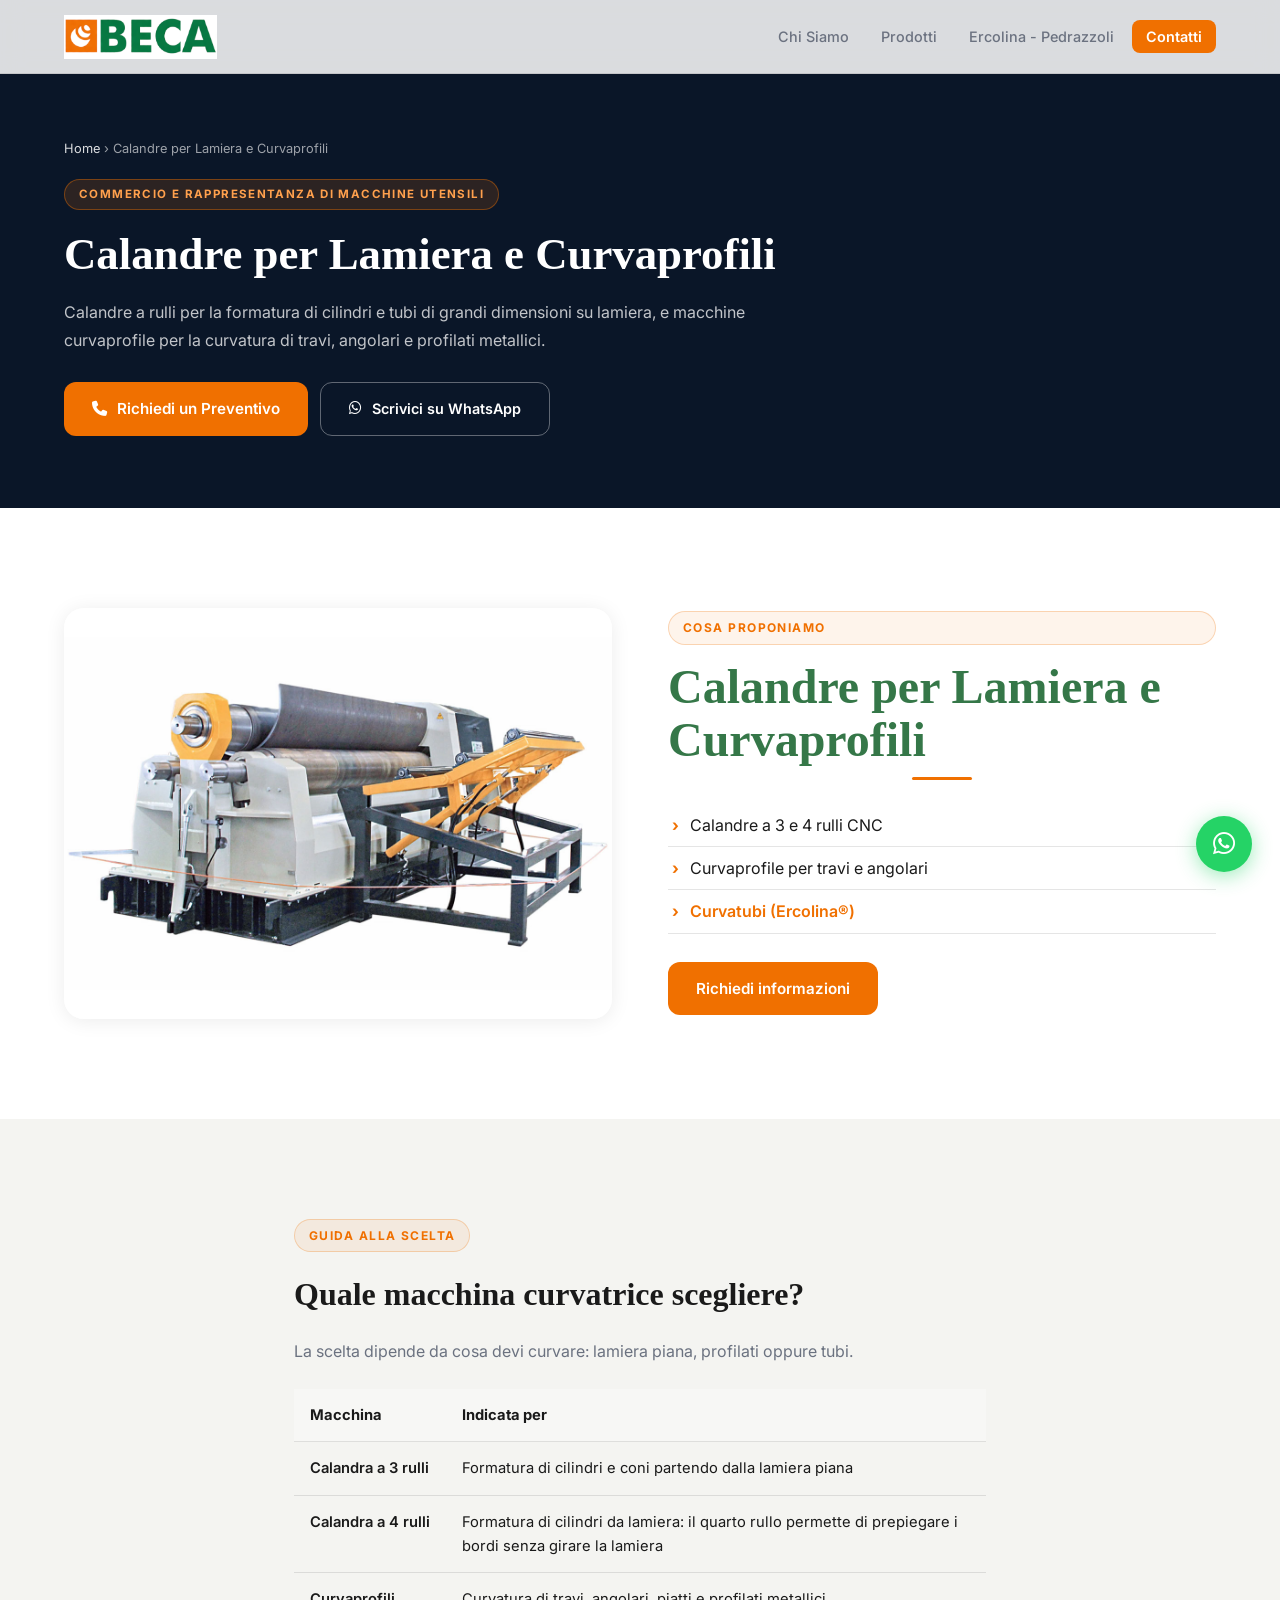
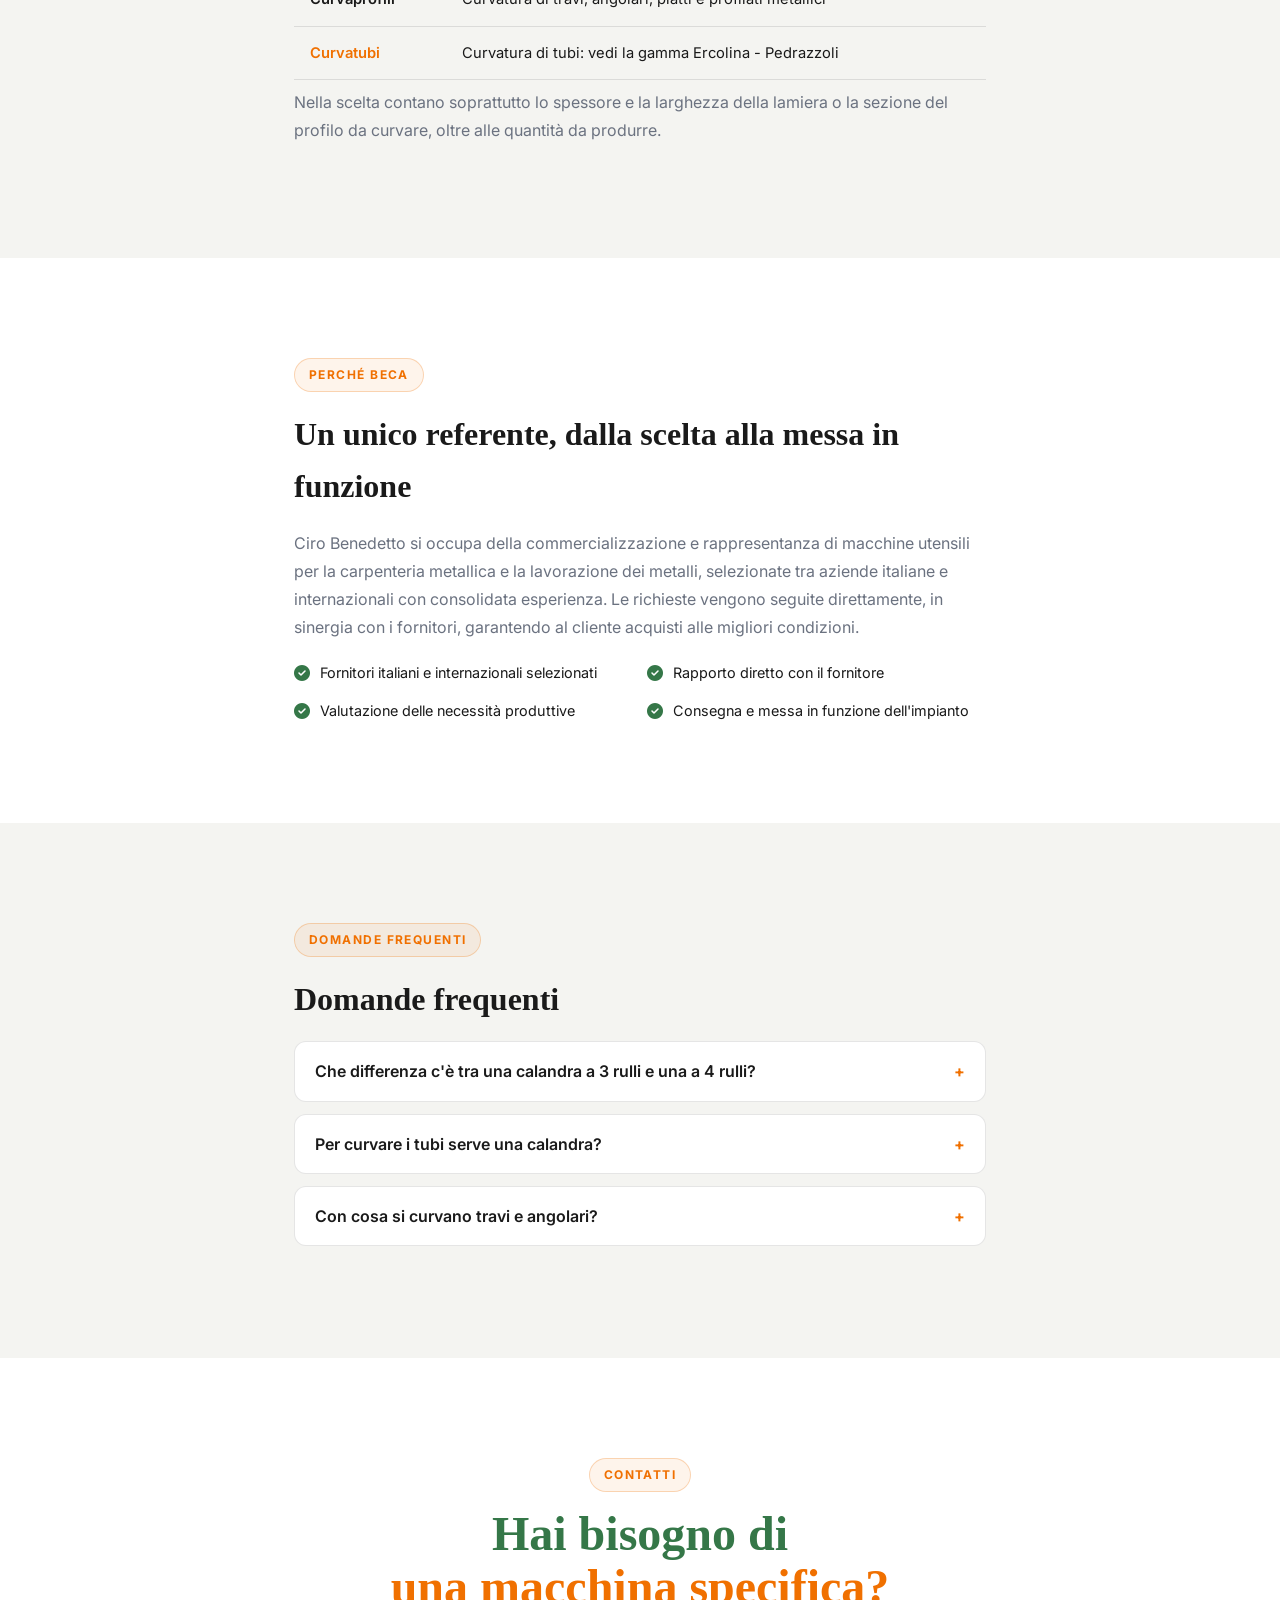
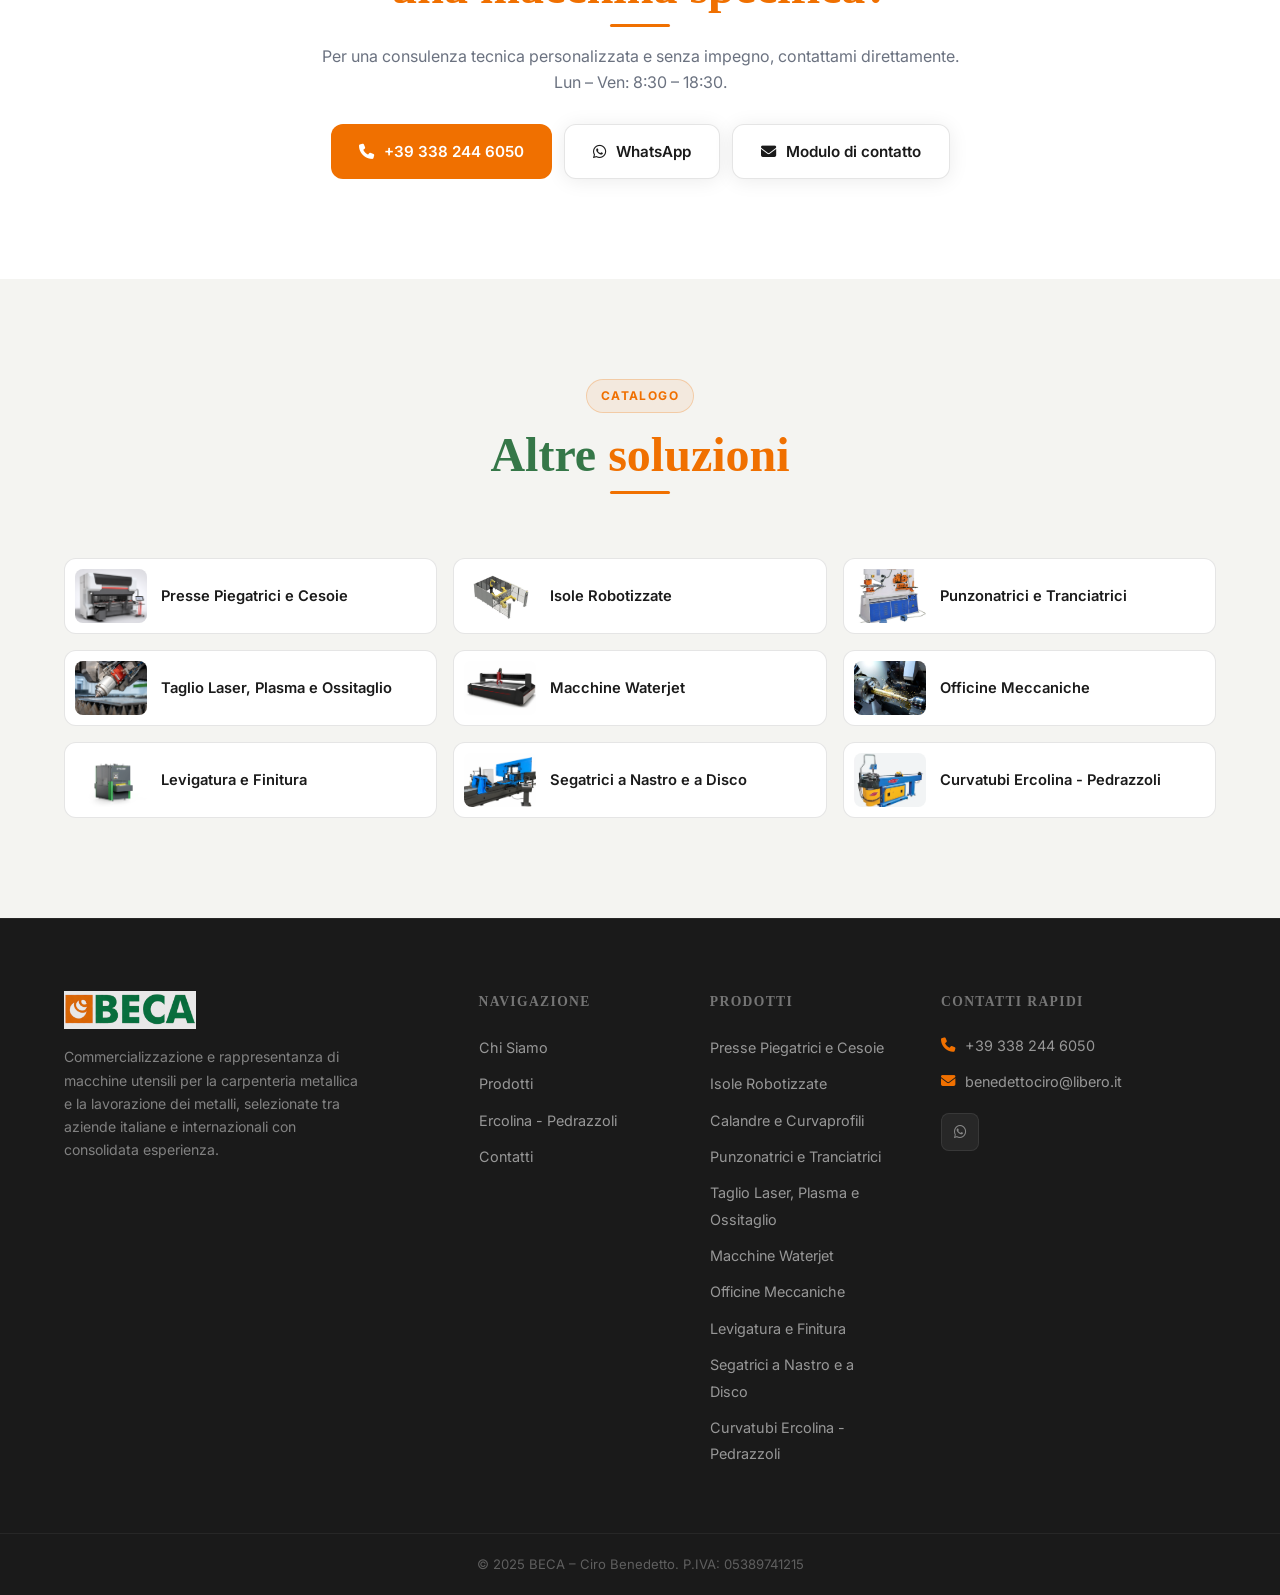
==== calandre-curvaprofili.html @ 416502e1 "Pagine di categoria per la SEO e pagina indice di anteprima Nove nuove pagine (presse, isole robotiz" ====
<!DOCTYPE html>
<html lang="it">
<head>
  <meta charset="UTF-8" />
  <meta name="viewport" content="width=device-width, initial-scale=1.0, minimum-scale=1.0" />
  <meta name="theme-color" content="#ffffff" />
  <title>Calandre per Lamiera a 3 e 4 Rulli e Curvaprofili | BECA – Ciro Benedetto</title>
  <meta name="description" content="Calandre CNC a 3 e 4 rulli per la formatura di cilindri da lamiera e curvaprofili per travi, angolari e profilati metallici. Consulenza diretta e preventivi." />
  <meta name="robots" content="index, follow, max-image-preview:large" />
  <link rel="canonical" href="https://becamacchineutensili.it/calandre-curvaprofili.html" />

  <meta property="og:type" content="website" />
  <meta property="og:locale" content="it_IT" />
  <meta property="og:url" content="https://becamacchineutensili.it/calandre-curvaprofili.html" />
  <meta property="og:site_name" content="BECA – Ciro Benedetto" />
  <meta property="og:title" content="Calandre per Lamiera a 3 e 4 Rulli e Curvaprofili | BECA – Ciro Benedetto" />
  <meta property="og:description" content="Calandre CNC a 3 e 4 rulli per la formatura di cilindri da lamiera e curvaprofili per travi, angolari e profilati metallici. Consulenza diretta e preventivi." />
  <meta property="og:image" content="https://becamacchineutensili.it/img/prodotti/curvatrice.jpg" />

  <link rel="icon" type="image/x-icon" href="img/favicon.ico" />
  <link rel="icon" type="image/png" sizes="32x32" href="img/favicon-32x32.png" />
  <link rel="apple-touch-icon" sizes="180x180" href="img/apple-touch-icon.png" />
  <link rel="preconnect" href="https://fonts.googleapis.com" />
  <link rel="preconnect" href="https://fonts.gstatic.com" crossorigin />
  <link rel="preconnect" href="https://cdnjs.cloudflare.com" crossorigin />
  <link href="https://fonts.googleapis.com/css2?family=Inter:wght@400;500;600;700;800;900&display=swap" rel="stylesheet" />
  <link rel="preload" href="https://cdnjs.cloudflare.com/ajax/libs/font-awesome/6.5.0/css/all.min.css" as="style" onload="this.onload=null;this.rel='stylesheet'" />
  <noscript><link rel="stylesheet" href="https://cdnjs.cloudflare.com/ajax/libs/font-awesome/6.5.0/css/all.min.css" /></noscript>
  <link rel="stylesheet" href="css/style.css" />
  <link rel="stylesheet" href="css/pagine.css" />

  <script type="application/ld+json">
  {
    "@context": "https://schema.org",
    "@type": "BreadcrumbList",
    "itemListElement": [
      {
        "@type": "ListItem",
        "position": 1,
        "name": "Home",
        "item": "https://becamacchineutensili.it/"
      },
      {
        "@type": "ListItem",
        "position": 2,
        "name": "Calandre per Lamiera e Curvaprofili",
        "item": "https://becamacchineutensili.it/calandre-curvaprofili.html"
      }
    ]
  }
  </script>
  <script type="application/ld+json">
  {
    "@context": "https://schema.org",
    "@type": "FAQPage",
    "mainEntity": [
      {
        "@type": "Question",
        "name": "Che differenza c'è tra una calandra a 3 rulli e una a 4 rulli?",
        "acceptedAnswer": {
          "@type": "Answer",
          "text": "Entrambe formano cilindri partendo dalla lamiera piana. Nella calandra a 4 rulli il rullo aggiuntivo permette di prepiegare entrambi i bordi della lamiera senza doverla girare."
        }
      },
      {
        "@type": "Question",
        "name": "Per curvare i tubi serve una calandra?",
        "acceptedAnswer": {
          "@type": "Answer",
          "text": "No, per i tubi si usa un curvatubi. BECA è partner ufficiale Ercolina - Pedrazzoli: trovi la gamma nella pagina Curvatubi Ercolina."
        }
      },
      {
        "@type": "Question",
        "name": "Con cosa si curvano travi e angolari?",
        "acceptedAnswer": {
          "@type": "Answer",
          "text": "Con le macchine curvaprofili, indicate per la curvatura di travi, angolari e profilati metallici."
        }
      }
    ]
  }
  </script>
</head>
<body>

  <!-- ===== HEADER ===== -->
  <header id="header">
    <div class="container header-inner">
      <a href="./" class="logo">
        <img src="img/logo-beca.png" alt="BECA – Ciro Benedetto" class="logo-img" fetchpriority="high" decoding="async" />
      </a>
      <nav id="nav">
        <ul>
          <li><a href="./#chi-siamo">Chi Siamo</a></li>
          <li><a href="./#prodotti">Prodotti</a></li>
          <li><a href="./#ercolina">Ercolina - Pedrazzoli</a></li>
          <li><a href="./#contatti" class="btn-nav">Contatti</a></li>
        </ul>
      </nav>
      <button class="hamburger" id="hamburger" aria-label="Menu">
        <span></span><span></span><span></span>
      </button>
    </div>
  </header>

  <!-- ===== HERO ===== -->
  <section class="page-hero">
    <div class="container">
      <nav class="breadcrumb" aria-label="Percorso"><a href="./">Home</a> › Calandre per Lamiera e Curvaprofili</nav>
      <div class="page-badge">Commercio e Rappresentanza di Macchine Utensili</div>
      <h1 class="page-title">Calandre per Lamiera e Curvaprofili</h1>
      <p>Calandre a rulli per la formatura di cilindri e tubi di grandi dimensioni su lamiera, e macchine curvaprofile per la curvatura di travi, angolari e profilati metallici.</p>
      <div class="page-hero-cta">
        <a href="./#contatti" class="btn btn-primary"><i class="fa-solid fa-phone"></i> Richiedi un Preventivo</a>
        <a href="https://wa.me/393382446050" class="btn-outline-light" target="_blank" rel="noopener"><i class="fa-brands fa-whatsapp"></i> Scrivici su WhatsApp</a>
      </div>
    </div>
  </section>

  <!-- ===== COSA PROPONIAMO ===== -->
  <section class="section">
    <div class="container">
      <div class="page-split">
        <div class="page-split-img">
          <img src="img/prodotti/curvatrice.jpg" alt="Calandra a rulli per lamiera" loading="lazy" decoding="async" />
        </div>
        <div class="page-split-text product-card-body">
          <span class="section-tag">Cosa proponiamo</span>
          <h2 class="section-title">Calandre per Lamiera e Curvaprofili</h2>
          <ul class="page-list">
            <li>Calandre a 3 e 4 rulli CNC</li>
            <li>Curvaprofile per travi e angolari</li>
            <li><a href="curvatubi-ercolina.html">Curvatubi (Ercolina®)</a></li>
          </ul>
          <a href="./#contatti" class="btn btn-primary">Richiedi informazioni</a>
        </div>
      </div>
    </div>
  </section>

  <!-- ===== GUIDA ===== -->
  <section class="section section-dark">
    <div class="container page-text">
      <span class="section-tag">Guida alla scelta</span>
      <h2>Quale macchina curvatrice scegliere?</h2>
      <p>La scelta dipende da cosa devi curvare: lamiera piana, profilati oppure tubi.</p>
      <table class="compare-table">
        <thead>
          <tr><th>Macchina</th><th>Indicata per</th></tr>
        </thead>
        <tbody>
          <tr><td>Calandra a 3 rulli</td><td>Formatura di cilindri e coni partendo dalla lamiera piana</td></tr>
          <tr><td>Calandra a 4 rulli</td><td>Formatura di cilindri da lamiera: il quarto rullo permette di prepiegare i bordi senza girare la lamiera</td></tr>
          <tr><td>Curvaprofili</td><td>Curvatura di travi, angolari, piatti e profilati metallici</td></tr>
          <tr><td><a href="curvatubi-ercolina.html">Curvatubi</a></td><td>Curvatura di tubi: vedi la gamma Ercolina - Pedrazzoli</td></tr>
        </tbody>
      </table>
      <p>Nella scelta contano soprattutto lo spessore e la larghezza della lamiera o la sezione del profilo da curvare, oltre alle quantità da produrre.</p>
    </div>
  </section>

  <!-- ===== PERCHÉ BECA ===== -->
  <section class="section">
    <div class="container page-text">
      <span class="section-tag">Perché BECA</span>
      <h2>Un unico referente, dalla scelta alla messa in funzione</h2>
      <p>Ciro Benedetto si occupa della commercializzazione e rappresentanza di macchine utensili per la carpenteria metallica e la lavorazione dei metalli, selezionate tra aziende italiane e internazionali con consolidata esperienza. Le richieste vengono seguite direttamente, in sinergia con i fornitori, garantendo al cliente acquisti alle migliori condizioni.</p>
      <div class="page-features">
        <div class="about-feature"><i class="fa-solid fa-circle-check"></i><span>Fornitori italiani e internazionali selezionati</span></div>
        <div class="about-feature"><i class="fa-solid fa-circle-check"></i><span>Rapporto diretto con il fornitore</span></div>
        <div class="about-feature"><i class="fa-solid fa-circle-check"></i><span>Valutazione delle necessità produttive</span></div>
        <div class="about-feature"><i class="fa-solid fa-circle-check"></i><span>Consegna e messa in funzione dell'impianto</span></div>
      </div>
    </div>
  </section>

  <!-- ===== FAQ ===== -->
  <section class="section section-dark">
    <div class="container page-text">
      <span class="section-tag">Domande frequenti</span>
      <h2>Domande frequenti</h2>
      <div class="faq-list">
        <details>
          <summary>Che differenza c'è tra una calandra a 3 rulli e una a 4 rulli?</summary>
          <p>Entrambe formano cilindri partendo dalla lamiera piana. Nella calandra a 4 rulli il rullo aggiuntivo permette di prepiegare entrambi i bordi della lamiera senza doverla girare.</p>
        </details>
        <details>
          <summary>Per curvare i tubi serve una calandra?</summary>
          <p>No, per i tubi si usa un curvatubi. BECA è partner ufficiale Ercolina - Pedrazzoli: trovi la gamma nella pagina <a href="curvatubi-ercolina.html">Curvatubi Ercolina</a>.</p>
        </details>
        <details>
          <summary>Con cosa si curvano travi e angolari?</summary>
          <p>Con le macchine curvaprofili, indicate per la curvatura di travi, angolari e profilati metallici.</p>
        </details>
      </div>
    </div>
  </section>

  <!-- ===== CTA ===== -->
  <section class="section page-cta-band">
    <div class="container">
      <span class="section-tag">Contatti</span>
      <h2 class="section-title">Hai bisogno di<br /><span class="text-accent">una macchina specifica?</span></h2>
      <p>Per una consulenza tecnica personalizzata e senza impegno, contattami direttamente. Lun – Ven: 8:30 – 18:30.</p>
      <div class="page-hero-cta">
        <a href="tel:+393382446050" class="btn btn-primary"><i class="fa-solid fa-phone"></i> +39 338 244 6050</a>
        <a href="https://wa.me/393382446050" class="btn btn-secondary" target="_blank" rel="noopener"><i class="fa-brands fa-whatsapp"></i> WhatsApp</a>
        <a href="./#contatti" class="btn btn-secondary"><i class="fa-solid fa-envelope"></i> Modulo di contatto</a>
      </div>
    </div>
  </section>

  <!-- ===== ALTRE CATEGORIE ===== -->
  <section class="section section-dark">
    <div class="container">
      <div class="section-header">
        <span class="section-tag">Catalogo</span>
        <h2 class="section-title">Altre <span class="text-accent">soluzioni</span></h2>
      </div>
      <div class="related-grid">
        <a href="presse-piegatrici-cesoie.html" class="related-card"><img src="img/prodotti/pressa.jpg" alt="Presse Piegatrici e Cesoie" loading="lazy" decoding="async" /><span>Presse Piegatrici e Cesoie</span></a>
        <a href="isole-robotizzate.html" class="related-card"><img src="img/prodotti/isole-robotizzate.jpg" alt="Isole Robotizzate" loading="lazy" decoding="async" /><span>Isole Robotizzate</span></a>
        <a href="punzonatrici-tranciatrici.html" class="related-card"><img src="img/prodotti/punzonatrice.jpg" alt="Punzonatrici e Tranciatrici" loading="lazy" decoding="async" /><span>Punzonatrici e Tranciatrici</span></a>
        <a href="taglio-laser-plasma.html" class="related-card"><img src="img/prodotti/taglio-termico.jpg" alt="Taglio Laser, Plasma e Ossitaglio" loading="lazy" decoding="async" /><span>Taglio Laser, Plasma e Ossitaglio</span></a>
        <a href="waterjet.html" class="related-card"><img src="img/prodotti/waterjet.jpg" alt="Macchine Waterjet" loading="lazy" decoding="async" /><span>Macchine Waterjet</span></a>
        <a href="macchine-officina-meccanica.html" class="related-card"><img src="img/prodotti/officina.jpg" alt="Officine Meccaniche" loading="lazy" decoding="async" /><span>Officine Meccaniche</span></a>
        <a href="levigatrici-sbavatrici.html" class="related-card"><img src="img/prodotti/levigatura.jpg" alt="Levigatura e Finitura" loading="lazy" decoding="async" /><span>Levigatura e Finitura</span></a>
        <a href="segatrici.html" class="related-card"><img src="img/prodotti/segatrice.jpg" alt="Segatrici a Nastro e a Disco" loading="lazy" decoding="async" /><span>Segatrici a Nastro e a Disco</span></a>
        <a href="curvatubi-ercolina.html" class="related-card"><img src="img/ercolina/curvatubi-conanima.jpg" alt="Curvatubi Ercolina - Pedrazzoli" loading="lazy" decoding="async" /><span>Curvatubi Ercolina - Pedrazzoli</span></a>
      </div>
    </div>
  </section>

  <!-- ===== FOOTER ===== -->
  <footer id="footer">
    <div class="container footer-inner">
      <div class="footer-brand">
        <a href="./" class="logo logo-footer">
          <img src="img/logo-beca.png" alt="BECA – Ciro Benedetto" class="logo-img logo-img-footer" loading="lazy" decoding="async" />
        </a>
        <p>Commercializzazione e rappresentanza di macchine utensili per la carpenteria metallica e la lavorazione dei metalli, selezionate tra aziende italiane e internazionali con consolidata esperienza.</p>
      </div>
      <div class="footer-links">
        <h4>Navigazione</h4>
        <ul>
          <li><a href="./#chi-siamo">Chi Siamo</a></li>
          <li><a href="./#prodotti">Prodotti</a></li>
          <li><a href="./#ercolina">Ercolina - Pedrazzoli</a></li>
          <li><a href="./#contatti">Contatti</a></li>
        </ul>
      </div>
      <div class="footer-links">
        <h4>Prodotti</h4>
        <ul>
          <li><a href="presse-piegatrici-cesoie.html">Presse Piegatrici e Cesoie</a></li>
          <li><a href="isole-robotizzate.html">Isole Robotizzate</a></li>
          <li><a href="calandre-curvaprofili.html">Calandre e Curvaprofili</a></li>
          <li><a href="punzonatrici-tranciatrici.html">Punzonatrici e Tranciatrici</a></li>
          <li><a href="taglio-laser-plasma.html">Taglio Laser, Plasma e Ossitaglio</a></li>
          <li><a href="waterjet.html">Macchine Waterjet</a></li>
          <li><a href="macchine-officina-meccanica.html">Officine Meccaniche</a></li>
          <li><a href="levigatrici-sbavatrici.html">Levigatura e Finitura</a></li>
          <li><a href="segatrici.html">Segatrici a Nastro e a Disco</a></li>
          <li><a href="curvatubi-ercolina.html">Curvatubi Ercolina - Pedrazzoli</a></li>
        </ul>
      </div>
      <div class="footer-contact">
        <h4>Contatti Rapidi</h4>
        <p><i class="fa-solid fa-phone"></i> <a href="tel:+393382446050">+39 338 244 6050</a></p>
        <p><i class="fa-solid fa-envelope"></i> <a href="mailto:benedettociro@libero.it">benedettociro@libero.it</a></p>
        <div class="footer-social">
          <a href="https://wa.me/393382446050" target="_blank" rel="noopener" aria-label="WhatsApp"><i class="fa-brands fa-whatsapp"></i></a>
        </div>
      </div>
    </div>
    <div class="footer-bottom">
      <div class="container">
        <p>&copy; 2025 BECA – Ciro Benedetto. P.IVA: 05389741215</p>
      </div>
    </div>
  </footer>

  <!-- WhatsApp floating button -->
  <a href="https://wa.me/393382446050" class="whatsapp-float" target="_blank" rel="noopener" aria-label="Contattaci su WhatsApp">
    <i class="fa-brands fa-whatsapp"></i>
  </a>

  <script src="js/main.js?v=20260615"></script>
</body>
</html>
---- css/style.css ----
/* ============================================
   RESET & BASE
   ============================================ */
*, *::before, *::after {
  box-sizing: border-box;
  margin: 0;
  padding: 0;
}

:root {
  --color-bg: #ffffff;
  --color-bg-alt: #f7f7f5;
  --color-bg-card: #ffffff;
  --color-bg-card2: #f2f2ef;
  --color-bg-dark: #f4f4f1;
  --color-orange: #F07000;
  --color-orange-hover: #d46200;
  --color-orange-light: rgba(240, 112, 0, 0.08);
  --color-orange-border: rgba(240, 112, 0, 0.25);
  --color-green: #357748;
  --color-green-hover: #2a5e39;
  --color-green-light: rgba(53, 119, 72, 0.08);
  --color-green-border: rgba(53, 119, 72, 0.25);
  --color-accent: #F07000;
  --color-accent-hover: #d46200;
  --color-accent-light: rgba(207, 100, 0, 0.08);
  --color-border-accent: rgba(207, 100, 0, 0.25);
  --color-text: #1a1a1a;
  --color-text-muted: #6b7280;
  --color-border: rgba(0,0,0,0.1);
  --radius: 12px;
  --radius-lg: 20px;
  --shadow: 0 2px 20px rgba(0,0,0,0.08);
  --shadow-md: 0 4px 32px rgba(0,0,0,0.12);
  --shadow-accent: 0 4px 24px rgba(207, 100, 0, 0.2);
  --shadow-green: 0 4px 24px rgba(50, 175, 33, 0.2);
  --transition: 0.3s ease;
  --font-main: 'Inter', sans-serif;
  --font-title: 'Times New Roman', Times, serif;
  --header-h: 74px;
}

html {
  scroll-behavior: smooth;
  font-size: 16px;
  overflow-x: clip;
  max-width: 100%;
  touch-action: pan-y;
  scrollbar-width: none; /* Firefox */
  -ms-overflow-style: none; /* IE/Edge */
}

html::-webkit-scrollbar-horizontal,
body::-webkit-scrollbar-horizontal {
  display: none; /* Chrome/Safari – nascondi solo la barra orizzontale */
}

body {
  font-family: var(--font-main);
  background-color: var(--color-bg);
  color: var(--color-text);
  line-height: 1.65;
  overflow-x: hidden;
  max-width: 100%;
  width: 100%;
  touch-action: pan-y;
}

a {
  color: inherit;
  text-decoration: none;
  transition: color var(--transition);
}

ul { list-style: none; }

img { max-width: 100%; display: block; }

.container {
  max-width: 1400px;
  margin: 0 auto;
  padding: 0 clamp(20px, 5vw, 80px);
  width: 100%;
}

.section {
  padding: 100px 0;
  overflow-x: clip;
}

.section-dark {
  background-color: var(--color-bg-dark);
}

.section-header {
  text-align: center;
  margin-bottom: 64px;
}

.section-tag {
  display: inline-block;
  background: var(--color-orange-light);
  color: var(--color-orange);
  font-size: 0.75rem;
  font-weight: 700;
  letter-spacing: 0.12em;
  text-transform: uppercase;
  padding: 6px 14px;
  border-radius: 100px;
  border: 1px solid var(--color-orange-border);
  margin-bottom: 16px;
}

.section-title {
  font-family: var(--font-title);
  font-size: clamp(2rem, 4vw, 3rem);
  font-weight: 800;
  line-height: 1.1;
  color: var(--color-text);
  margin-bottom: 16px;
}

.section-subtitle {
  font-size: 1.05rem;
  color: var(--color-text-muted);
  max-width: 640px;
  margin: 0 auto;
}

.text-accent { color: var(--color-orange); }
.text-green  { color: var(--color-green); }

/* ============================================
   BUTTONS
   ============================================ */
.btn {
  display: inline-flex;
  align-items: center;
  gap: 10px;
  padding: 14px 28px;
  border-radius: var(--radius);
  font-family: var(--font-main);
  font-size: 0.95rem;
  font-weight: 600;
  border: none;
  cursor: pointer;
  transition: all var(--transition);
  white-space: nowrap;
}

.btn-primary {
  background: var(--color-orange);
  color: #fff;
}

.btn-primary:hover {
  background: var(--color-orange-hover);
  transform: translateY(-2px);
  box-shadow: var(--shadow-accent);
  color: #fff;
}

.btn-secondary {
  background: #fff;
  color: var(--color-text);
  border: 1.5px solid var(--color-border);
  box-shadow: var(--shadow);
}

.btn-secondary:hover {
  border-color: var(--color-orange);
  color: var(--color-orange);
  transform: translateY(-2px);
  box-shadow: var(--shadow-accent);
}

.btn-accent {
  background: transparent;
  color: var(--color-green);
  border: 2px solid var(--color-green);
}

.btn-accent:hover {
  background: var(--color-green);
  color: #fff;
  transform: translateY(-2px);
  box-shadow: var(--shadow-green);
}

.btn-green {
  background: var(--color-green);
  color: #fff;
  border: 2px solid var(--color-green);
}

.btn-green:hover {
  background: var(--color-green-hover);
  border-color: var(--color-green-hover);
  color: #fff;
  transform: translateY(-2px);
  box-shadow: var(--shadow-green);
}

.btn-full { width: 100%; justify-content: center; }

/* ============================================
   HEADER
   ============================================ */
#header {
  position: fixed;
  top: 0; left: 0; right: 0;
  height: var(--header-h);
  z-index: 1000;
  transition: all var(--transition);
  background: rgba(255,255,255,0.85);
  backdrop-filter: blur(12px);
  -webkit-backdrop-filter: blur(12px);
  border-bottom: 1px solid var(--color-border);
}

#header.scrolled {
  background: rgba(255,255,255,0.98);
  box-shadow: var(--shadow);
}

.header-inner {
  display: flex;
  align-items: center;
  justify-content: space-between;
  height: 100%;
}

.logo {
  display: flex;
  align-items: center;
  gap: 10px;
  font-size: 1.2rem;
  font-weight: 600;
  color: var(--color-text);
}

.logo strong { color: var(--color-orange); }

.logo-img {
  height: 44px;
  width: auto;
  display: block;
  transition: opacity var(--transition);
}

.logo-img-footer {
  height: 38px;
  opacity: 0.9;
}

.logo-icon {
  width: 38px;
  height: 38px;
  background: var(--color-orange);
  border-radius: 8px;
  display: flex;
  align-items: center;
  justify-content: center;
  color: #fff;
  font-size: 1rem;
}

#nav ul {
  display: flex;
  align-items: center;
  gap: 4px;
}

#nav ul li a {
  padding: 8px 14px;
  border-radius: 8px;
  font-size: 0.9rem;
  font-weight: 500;
  color: var(--color-text-muted);
  transition: all var(--transition);
}

#nav ul li a:hover {
  color: var(--color-orange);
  background: var(--color-orange-light);
}

.btn-nav {
  background: var(--color-orange) !important;
  color: #fff !important;
  font-weight: 600 !important;
}

.btn-nav:hover {
  background: var(--color-orange-hover) !important;
  color: #fff !important;
}

.hamburger {
  display: none;
  flex-direction: column;
  gap: 5px;
  background: none;
  border: none;
  cursor: pointer;
  padding: 4px;
}

.hamburger span {
  display: block;
  width: 24px;
  height: 2px;
  background: var(--color-text);
  border-radius: 2px;
  transition: all var(--transition);
}

/* ============================================
   HERO
   ============================================ */
#hero {
  display: flex;
  align-items: center;
  position: relative;
  overflow: clip;
  padding-top: calc(var(--header-h) + 20px);
  padding-bottom: 80px;
  background: #fff;
}

.hero-bg {
  position: absolute;
  inset: 0;
  overflow: clip;
}

.hero-grid {
  position: absolute;
  inset: 0;
  background-image:
    linear-gradient(rgba(207,100,0,0.06) 1px, transparent 1px),
    linear-gradient(90deg, rgba(207,100,0,0.06) 1px, transparent 1px);
  background-size: 60px 60px;
}

.hero-glow {
  position: absolute;
  border-radius: 50%;
  filter: blur(90px);
  opacity: 0.25;
  animation: float 8s ease-in-out infinite;
}

.hero-glow-1 {
  width: 600px;
  height: 600px;
  background: radial-gradient(circle, rgba(207,100,0,0.5), transparent 70%);
  top: -200px;
  right: -100px;
}

.hero-glow-2 {
  width: 400px;
  height: 400px;
  background: radial-gradient(circle, rgba(50,175,33,0.4), transparent 70%);
  bottom: -100px;
  left: 10%;
  animation-delay: -4s;
}

@keyframes float {
  0%, 100% { transform: translateY(0) scale(1); }
  50% { transform: translateY(-30px) scale(1.05); }
}

.hero-content {
  position: relative;
  z-index: 1;
  padding-top: 60px;
  padding-bottom: 40px;
  text-align: center;
  display: flex;
  flex-direction: column;
  align-items: center;
}

.hero-badge {
  display: inline-flex;
  align-items: center;
  gap: 8px;
  background: var(--color-orange-light);
  border: 1px solid var(--color-orange-border);
  color: var(--color-orange);
  font-size: 0.8rem;
  font-weight: 600;
  letter-spacing: 0.05em;
  padding: 8px 16px;
  border-radius: 100px;
  margin-bottom: 28px;
}

.hero-title {
  font-family: var(--font-title);
  font-size: clamp(3rem, 7vw, 5.5rem);
  font-weight: 900;
  line-height: 1.0;
  color: var(--color-green);
  margin-bottom: 12px;
  letter-spacing: -0.01em;
}

.hero-tagline {
  font-family: var(--font-title);
  font-size: clamp(1.2rem, 3vw, 1.8rem);
  font-weight: 600;
  color: var(--color-orange);
  margin-bottom: 24px;
  letter-spacing: 0.02em;
}

.hero-subtitle {
  font-size: 1.1rem;
  color: var(--color-text-muted);
  max-width: 800px;
  margin-bottom: 40px;
  line-height: 1.75;
  text-align: center;
}

.hero-cta {
  display: flex;
  gap: 16px;
  flex-wrap: wrap;
  justify-content: center;
  margin-bottom: 0;
}

.hero-stats {
  display: flex;
  align-items: center;
  gap: 24px;
  flex-wrap: wrap;
}

.stat {
  text-align: center;
}

.stat-number {
  display: block;
  font-family: var(--font-title);
  font-size: 2.4rem;
  font-weight: 800;
  color: var(--color-orange);
  line-height: 1;
}

.stat-label {
  font-size: 0.8rem;
  color: var(--color-text-muted);
  margin-top: 4px;
}

.stat-divider {
  width: 1px;
  height: 44px;
  background: var(--color-border);
}

.scroll-down {
  position: absolute;
  bottom: 32px;
  left: 50%;
  transform: translateX(-50%);
  width: 40px;
  height: 40px;
  border-radius: 50%;
  border: 1.5px solid var(--color-border);
  display: flex;
  align-items: center;
  justify-content: center;
  color: var(--color-text-muted);
  animation: bounce 2s ease infinite;
  transition: all var(--transition);
  z-index: 1;
  background: #fff;
}

.scroll-down:hover {
  border-color: var(--color-orange);
  color: var(--color-orange);
}

@keyframes bounce {
  0%, 100% { transform: translateX(-50%) translateY(0); }
  50% { transform: translateX(-50%) translateY(8px); }
}

/* ============================================
   BRANDS CAROUSEL
   ============================================ */
.section-brands {
  padding: 40px 0;
  background: var(--color-bg-dark);
  border-top: 1px solid var(--color-border);
  border-bottom: 1px solid var(--color-border);
  overflow: clip;
}

.brands-label {
  text-align: center;
  font-size: 0.75rem;
  font-weight: 700;
  letter-spacing: 0.15em;
  text-transform: uppercase;
  color: var(--color-text-muted);
  margin-bottom: 24px;
}

.brands-track-wrapper {
  position: relative;
  overflow: hidden;
  -webkit-transform: translateZ(0);
  transform: translateZ(0);
  will-change: transform;
}

.brands-track-wrapper::before,
.brands-track-wrapper::after {
  content: '';
  position: absolute;
  top: 0; bottom: 0;
  width: 120px;
  z-index: 2;
}

.brands-track-wrapper::before {
  left: 0;
  background: linear-gradient(to right, var(--color-bg-dark), transparent);
}

.brands-track-wrapper::after {
  right: 0;
  background: linear-gradient(to left, var(--color-bg-dark), transparent);
}

.brands-track {
  display: flex;
  align-items: center;
  animation: scroll-brands 30s linear infinite;
  width: max-content;
}

.brands-track:hover {
  animation-play-state: paused;
}

@keyframes scroll-brands {
  from { transform: translateX(0); }
  to { transform: translateX(-50%); }
}

.brand-item {
  display: flex;
  align-items: center;
  justify-content: center;
  padding: 0 48px;
  height: 100px;
  border-right: 1px solid var(--color-border);
  min-width: 200px;
  transition: all var(--transition);
}

.brand-logo {
  height: 70px;
  width: auto;
  max-width: 220px;
  opacity: 1;
  filter: none;
  transition: opacity var(--transition);
  display: block;
}

.brand-item:hover .brand-logo {
  opacity: 0.8;
}

.brand-text {
  font-family: var(--font-title);
  font-size: 1.2rem;
  font-weight: 700;
  color: var(--color-text-muted);
  letter-spacing: 0.05em;
  text-transform: uppercase;
  transition: color var(--transition);
  white-space: nowrap;
}

.brand-item:hover .brand-text {
  color: var(--color-orange) !important;
}

/* ============================================
   CHI SIAMO / ABOUT
   ============================================ */
.about-grid {
  display: grid;
  grid-template-columns: 1fr 1fr;
  gap: 80px;
  align-items: center;
}

.about-visual {
  position: relative;
}

.about-img-wrapper {
  position: relative;
  border-radius: var(--radius-lg);
  overflow: hidden;
  border: 1px solid var(--color-border);
  box-shadow: var(--shadow-md);
}

.about-photo {
  width: 100%;
  height: 100%;
  object-fit: cover;
  object-position: center 20%;
  aspect-ratio: 4/5;
  display: block;
  border-radius: var(--radius-lg);
  transition: transform 0.5s ease;
}

.about-img-wrapper:hover .about-photo {
  transform: scale(1.03);
}

.about-shape-1 {
  position: absolute;
  width: 200px;
  height: 200px;
  background: radial-gradient(circle, rgba(207,100,0,0.12), transparent 70%);
  top: -40px;
  right: -40px;
  border-radius: 50%;
  pointer-events: none;
}

.about-shape-2 {
  position: absolute;
  width: 150px;
  height: 150px;
  background: radial-gradient(circle, rgba(50,175,33,0.12), transparent 70%);
  bottom: -30px;
  left: -30px;
  border-radius: 50%;
  pointer-events: none;
}

.about-card-float {
  position: absolute;
  bottom: -24px;
  right: -24px;
  background: #fff;
  border: 1px solid var(--color-orange-border);
  border-radius: var(--radius);
  padding: 16px 20px;
  display: flex;
  align-items: center;
  gap: 14px;
  box-shadow: var(--shadow-md);
  z-index: 2;
}

.about-card-float i {
  font-size: 1.6rem;
  color: var(--color-orange);
  flex-shrink: 0;
}

.about-card-float strong {
  display: block;
  font-size: 0.9rem;
  color: var(--color-text);
}

.about-card-float p {
  font-size: 0.8rem;
  color: var(--color-text-muted);
  margin: 0;
}

.about-text .section-tag { margin-bottom: 16px; }

.about-text .section-title {
  margin-bottom: 20px;
}

.about-text p {
  color: var(--color-text-muted);
  margin-bottom: 16px;
}

.about-features {
  display: grid;
  grid-template-columns: 1fr 1fr;
  gap: 12px;
  margin: 28px 0 36px;
}

.about-feature {
  display: flex;
  align-items: center;
  gap: 10px;
  font-size: 0.9rem;
  color: var(--color-text);
}

.about-feature i {
  color: var(--color-green);
  font-size: 1rem;
  flex-shrink: 0;
}

/* ============================================
   PRODUCTS
   ============================================ */
.products-grid {
  display: grid;
  grid-template-columns: repeat(3, 1fr);
  gap: 24px;
}

.product-card {
  background: var(--color-bg-card);
  border: 1.5px solid var(--color-border);
  border-radius: var(--radius-lg);
  padding: 0;
  transition: all var(--transition);
  position: relative;
  overflow: hidden;
  box-shadow: var(--shadow);
  display: flex;
  flex-direction: column;
}

.product-img-wrap {
  width: 100%;
  aspect-ratio: 16 / 9;
  overflow: hidden;
  flex-shrink: 0;
}

.product-img-wrap img {
  width: 100%;
  height: 100%;
  object-fit: cover;
  display: block;
  transition: transform 0.5s ease;
}

.product-img-wrap--contain img {
  object-fit: contain;
  background: var(--color-bg-card);
}

.product-card:hover .product-img-wrap img {
  transform: scale(1.06);
}

.product-card-body {
  padding: 24px 22px 20px;
  display: flex;
  flex-direction: column;
  flex: 1;
}

.product-card::before {
  content: '';
  position: absolute;
  top: 0; left: 0; right: 0;
  height: 3px;
  background: linear-gradient(90deg, var(--color-orange), var(--color-green));
  transform: scaleX(0);
  transition: transform var(--transition);
  transform-origin: left;
}

.product-card:hover {
  border-color: var(--color-orange-border);
  transform: translateY(-6px);
  box-shadow: var(--shadow-accent);
}

.product-card:hover::before {
  transform: scaleX(1);
}

.product-icon {
  width: 52px;
  height: 52px;
  background: var(--color-orange-light);
  border-radius: 12px;
  display: flex;
  align-items: center;
  justify-content: center;
  margin-bottom: 18px;
  font-size: 1.3rem;
  color: var(--color-orange);
  border: 1px solid var(--color-orange-border);
}

.product-card h3 {
  font-family: var(--font-title);
  font-size: 1.15rem;
  font-weight: 700;
  margin-bottom: 10px;
  color: var(--color-text);
}

.product-card p {
  font-size: 0.85rem;
  color: var(--color-text-muted);
  line-height: 1.6;
  margin-bottom: 14px;
}

.product-card ul {
  margin-bottom: 20px;
}

.product-card ul li {
  font-size: 0.82rem;
  color: var(--color-text-muted);
  padding: 3px 0;
  padding-left: 14px;
  position: relative;
}

.product-card ul li::before {
  content: '›';
  position: absolute;
  left: 0;
  color: var(--color-orange);
  font-weight: 700;
}

.product-link {
  display: inline-flex;
  align-items: center;
  gap: 6px;
  font-size: 0.85rem;
  font-weight: 600;
  color: var(--color-orange);
  margin-top: auto;
  transition: gap var(--transition);
}

.product-link:hover { gap: 10px; color: var(--color-orange); }

/* ============================================
   ERCOLINA SECTION
   ============================================ */
/* ── Ercolina - Pedrazzoli mini-site ── */
.section-ercolina-mini {
  background: #0A1628;
  color: #fff;
  overflow: clip;
}

.ercolina-topbar {
  background: #C8102E;
  padding: 10px 0;
}
.ercolina-topbar-inner {
  display: flex;
  justify-content: space-between;
  align-items: center;
  gap: 16px;
}
.ercolina-topbar-brand {
  font-size: 0.85rem;
  font-weight: 700;
  letter-spacing: 0.08em;
  color: #fff;
  text-transform: uppercase;
}
.ercolina-topbar-brand sup { font-size: 0.6em; }
.ercolina-topbar-tag {
  font-size: 0.78rem;
  color: rgba(255,255,255,0.85);
  letter-spacing: 0.05em;
}

.ercolina-mini-grid {
  display: grid;
  grid-template-columns: minmax(0, 1fr) minmax(0, 1fr);
  gap: 72px;
  align-items: center;
  padding: 80px 0;
}

.ercolina-mini-text,
.ercolina-carousel-col {
  min-width: 0;
  overflow: hidden;
}

/* LEFT */
.ercolina-mini-badge {
  display: inline-flex;
  align-items: center;
  gap: 8px;
  background: rgba(200,16,46,0.15);
  border: 1px solid rgba(200,16,46,0.4);
  color: #ff6680;
  font-size: 0.72rem;
  font-weight: 700;
  letter-spacing: 0.12em;
  text-transform: uppercase;
  padding: 5px 14px;
  border-radius: 100px;
  margin-bottom: 20px;
}

.ercolina-mini-title {
  font-family: var(--font-title);
  font-size: clamp(1.8rem, 3.5vw, 2.8rem);
  font-weight: 800;
  line-height: 1.1;
  color: #fff;
  margin-bottom: 20px;
}

.ercolina-mini-text p {
  color: rgba(255,255,255,0.7);
  margin-bottom: 14px;
  line-height: 1.7;
  font-size: 0.95rem;
}

.ercolina-mini-features {
  display: flex;
  flex-direction: column;
  gap: 12px;
  margin: 28px 0 36px;
}

.ercolina-mini-feature {
  display: flex;
  align-items: flex-start;
  gap: 16px;
  padding: 14px 16px;
  background: rgba(255,255,255,0.05);
  border-radius: var(--radius);
  border: 1px solid rgba(255,255,255,0.08);
}
.ercolina-mini-feature > i {
  font-size: 1.2rem;
  color: #C8102E;
  margin-top: 2px;
  flex-shrink: 0;
}
.ercolina-mini-feature strong {
  display: block;
  font-size: 0.92rem;
  color: #fff;
  margin-bottom: 2px;
}
.ercolina-mini-feature p {
  font-size: 0.8rem;
  color: rgba(255,255,255,0.55);
  margin: 0;
}

.btn-ercolina-cta {
  display: inline-flex;
  align-items: center;
  gap: 10px;
  background: #C8102E;
  color: #fff;
  font-size: 0.9rem;
  font-weight: 600;
  padding: 14px 28px;
  border-radius: var(--radius);
  text-decoration: none;
  transition: background 0.2s, transform 0.2s;
  border: none;
  cursor: pointer;
}
.btn-ercolina-cta:hover {
  background: #a80d25;
  transform: translateY(-2px);
}

/* RIGHT: CAROUSEL */
.ercolina-carousel-col { position: relative; }

.ercolina-carousel-heading {
  font-family: var(--font-title);
  font-size: 1rem;
  font-weight: 700;
  color: rgba(255,255,255,0.5);
  text-transform: uppercase;
  letter-spacing: 0.12em;
  margin-bottom: 16px;
}

.ercolina-carousel-wrap {
  position: relative;
  overflow: hidden;
  border-radius: var(--radius-lg);
  width: 100%;
}

.ercolina-slides {
  display: flex;
  transition: transform 0.4s cubic-bezier(0.4,0,0.2,1);
  will-change: transform;
}

.ercolina-slide {
  min-width: 100%;
  background: #fff;
  border-radius: var(--radius-lg);
  overflow: hidden;
  display: flex;
  flex-direction: column;
}

.ercolina-slide-img {
  width: 100%;
  aspect-ratio: 4/3;
  background: #e8e8e8;
  overflow: hidden;
  display: flex;
  align-items: center;
  justify-content: center;
}
.ercolina-slide-img img {
  width: 100%;
  height: 100%;
  object-fit: cover;
  display: block;
}
.ercolina-slide-img.img-placeholder::after {
  content: 'Immagine in arrivo';
  font-size: 0.85rem;
  color: #999;
}
.ercolina-slide-img.img-placeholder img { display: none; }

.ercolina-slide-body {
  padding: 24px 28px 28px;
  display: flex;
  flex-direction: column;
  gap: 8px;
}

.ercolina-slide-tag {
  display: inline-block;
  background: rgba(200,16,46,0.1);
  color: #C8102E;
  font-size: 0.7rem;
  font-weight: 700;
  letter-spacing: 0.1em;
  text-transform: uppercase;
  padding: 3px 10px;
  border-radius: 100px;
  border: 1px solid rgba(200,16,46,0.25);
  align-self: flex-start;
}

.ercolina-slide-body h4 {
  font-family: var(--font-title);
  font-size: 1.3rem;
  font-weight: 700;
  color: #0A1628;
  margin: 0;
}

.ercolina-slide-body p {
  font-size: 0.88rem;
  color: #555;
  line-height: 1.6;
  margin: 0;
}

.ercolina-slide-link {
  display: inline-flex;
  align-items: center;
  gap: 8px;
  color: #C8102E;
  font-size: 0.88rem;
  font-weight: 600;
  text-decoration: none;
  margin-top: 8px;
  transition: gap 0.2s;
}
.ercolina-slide-link:hover { gap: 12px; }

/* Arrow buttons */
.ercolina-arrow {
  position: absolute;
  top: 50%;
  transform: translateY(-50%);
  background: #C8102E;
  color: #fff;
  border: none;
  width: 40px;
  height: 40px;
  border-radius: 50%;
  display: flex;
  align-items: center;
  justify-content: center;
  cursor: pointer;
  font-size: 0.85rem;
  z-index: 10;
  opacity: 0.45;
  transition: opacity 0.25s ease, background 0.2s, transform 0.2s;
  box-shadow: 0 2px 8px rgba(0,0,0,0.3);
}
.ercolina-carousel-wrap:hover .ercolina-arrow,
.ercolina-arrow:focus-visible { opacity: 1; }
.ercolina-arrow:hover { background: #a80d25; transform: translateY(-50%) scale(1.08); opacity: 1; }
.ercolina-prev { left: 12px; }
.ercolina-next { right: 12px; }

/* Dots */
.ercolina-dots {
  display: flex;
  justify-content: center;
  gap: 8px;
  margin-top: 16px;
}
.ercolina-dot {
  width: 8px;
  height: 8px;
  border-radius: 50%;
  background: rgba(255,255,255,0.25);
  border: none;
  cursor: pointer;
  padding: 0;
  transition: background 0.2s, transform 0.2s;
}
.ercolina-dot.active {
  background: #C8102E;
  transform: scale(1.3);
}

/* ============================================
   WHY SECTION
   ============================================ */
.section-why {
  background: var(--color-bg-dark);
}

.why-grid {
  display: grid;
  grid-template-columns: repeat(4, 1fr);
  gap: 24px;
}

.why-card {
  padding: 32px 24px;
  background: #fff;
  border-radius: var(--radius-lg);
  border: 1.5px solid var(--color-border);
  position: relative;
  transition: all var(--transition);
  overflow: hidden;
  box-shadow: var(--shadow);
}

.why-card:hover {
  border-color: var(--color-orange-border);
  transform: translateY(-4px);
  box-shadow: var(--shadow-accent);
}

.why-number {
  font-family: var(--font-title);
  font-size: 4.5rem;
  font-weight: 900;
  color: rgba(207,100,0,0.07);
  position: absolute;
  top: 12px;
  right: 20px;
  line-height: 1;
}

.why-icon {
  font-size: 2rem;
  color: var(--color-orange);
  margin-bottom: 20px;
  display: block;
}

.why-card h3 {
  font-family: var(--font-title);
  font-size: 1.2rem;
  font-weight: 700;
  margin-bottom: 12px;
  color: var(--color-text);
}

.why-card p {
  font-size: 0.88rem;
  color: var(--color-text-muted);
  line-height: 1.65;
}

/* ============================================
   CONTACT
   ============================================ */
.section-contact {
  position: relative;
  background: #fff;
}

.contact-grid {
  display: grid;
  grid-template-columns: 1fr 1.5fr;
  gap: 48px;
  align-items: start;
}

.contact-info-card {
  background: var(--color-bg-dark);
  border: 1.5px solid var(--color-border);
  border-radius: var(--radius-lg);
  padding: 32px;
}

.contact-info-card h3 {
  font-family: var(--font-title);
  font-size: 1.3rem;
  font-weight: 700;
  margin-bottom: 28px;
  color: var(--color-text);
  padding-bottom: 16px;
  border-bottom: 1px solid var(--color-border);
}

.contact-item {
  display: flex;
  align-items: flex-start;
  gap: 16px;
  margin-bottom: 24px;
}

.contact-icon {
  width: 44px;
  height: 44px;
  background: var(--color-orange-light);
  border: 1px solid var(--color-orange-border);
  border-radius: 10px;
  display: flex;
  align-items: center;
  justify-content: center;
  color: var(--color-orange);
  font-size: 1rem;
  flex-shrink: 0;
}

.contact-label {
  display: block;
  font-size: 0.75rem;
  color: var(--color-text-muted);
  margin-bottom: 4px;
  text-transform: uppercase;
  letter-spacing: 0.08em;
  font-weight: 600;
}

.contact-item a,
.contact-item span {
  font-size: 0.95rem;
  color: var(--color-text);
  font-weight: 500;
}

.contact-item a:hover { color: var(--color-orange); }

.contact-social {
  display: flex;
  gap: 12px;
  margin-top: 28px;
  padding-top: 24px;
  border-top: 1px solid var(--color-border);
}

.social-btn {
  width: 44px;
  height: 44px;
  border-radius: 10px;
  background: #fff;
  border: 1.5px solid var(--color-border);
  display: flex;
  align-items: center;
  justify-content: center;
  color: var(--color-text-muted);
  font-size: 1rem;
  transition: all var(--transition);
}

.social-btn:hover {
  background: var(--color-orange);
  border-color: var(--color-orange);
  color: #fff;
  transform: translateY(-2px);
}

/* Form */
.contact-form-wrapper {
  background: var(--color-bg-dark);
  border: 1.5px solid var(--color-border);
  border-radius: var(--radius-lg);
  padding: 36px;
}

.contact-form .form-row {
  display: grid;
  grid-template-columns: 1fr 1fr;
  gap: 16px;
}

.form-group {
  margin-bottom: 20px;
}

.form-group label {
  display: block;
  font-size: 0.82rem;
  font-weight: 600;
  color: var(--color-text-muted);
  margin-bottom: 8px;
  text-transform: uppercase;
  letter-spacing: 0.06em;
}

.form-group input,
.form-group select,
.form-group textarea {
  width: 100%;
  background: #fff;
  border: 1.5px solid var(--color-border);
  border-radius: var(--radius);
  padding: 12px 16px;
  font-family: var(--font-main);
  font-size: 0.95rem;
  color: var(--color-text);
  transition: all var(--transition);
  outline: none;
  -webkit-appearance: none;
}

.form-group input::placeholder,
.form-group textarea::placeholder {
  color: #c0c0c0;
}

.form-group input:focus,
.form-group select:focus,
.form-group textarea:focus {
  border-color: var(--color-orange);
  box-shadow: 0 0 0 3px var(--color-orange-light);
}

.form-group select { cursor: pointer; }

.form-group textarea {
  resize: vertical;
  min-height: 120px;
}

.form-check {
  display: flex;
  align-items: flex-start;
  gap: 10px;
  margin-bottom: 24px;
}

.form-check input[type="checkbox"] {
  width: 18px;
  height: 18px;
  margin-top: 1px;
  cursor: pointer;
  accent-color: var(--color-orange);
  flex-shrink: 0;
}

.form-check label {
  font-size: 0.85rem;
  color: var(--color-text-muted);
  cursor: pointer;
  line-height: 1.5;
}

.form-check label a {
  color: var(--color-orange);
  text-decoration: underline;
}

.form-success {
  margin-top: 16px;
  padding: 16px;
  background: rgba(50, 175, 33, 0.08);
  border: 1px solid rgba(50, 175, 33, 0.3);
  border-radius: var(--radius);
  color: var(--color-green);
  font-size: 0.9rem;
  font-weight: 500;
  display: flex;
  align-items: center;
  gap: 10px;
}

/* ============================================
   FOOTER
   ============================================ */
#footer {
  background: #1a1a1a;
  border-top: 1px solid rgba(255,255,255,0.06);
  padding-top: 72px;
}

.footer-inner {
  display: grid;
  grid-template-columns: 2fr 1fr 1fr 1.5fr;
  gap: 48px;
  padding-bottom: 56px;
}

.footer-brand .logo { margin-bottom: 16px; }

.footer-brand p {
  font-size: 0.88rem;
  color: rgba(255,255,255,0.45);
  line-height: 1.65;
  max-width: 300px;
}

.footer-links h4,
.footer-contact h4 {
  font-family: var(--font-title);
  font-size: 0.85rem;
  font-weight: 700;
  letter-spacing: 0.1em;
  text-transform: uppercase;
  color: rgba(255,255,255,0.4);
  margin-bottom: 20px;
}

.footer-links ul li {
  margin-bottom: 10px;
}

.footer-links ul li a {
  font-size: 0.9rem;
  color: rgba(255,255,255,0.55);
  transition: color var(--transition);
}

.footer-links ul li a:hover { color: var(--color-orange); }

.footer-contact p {
  font-size: 0.9rem;
  color: rgba(255,255,255,0.55);
  margin-bottom: 12px;
  display: flex;
  align-items: center;
  gap: 10px;
}

.footer-contact p i { color: var(--color-orange); }

.footer-contact a:hover { color: var(--color-orange); }

.footer-social {
  display: flex;
  gap: 10px;
  margin-top: 20px;
}

.footer-social a {
  width: 38px;
  height: 38px;
  border-radius: 8px;
  background: rgba(255,255,255,0.06);
  border: 1px solid rgba(255,255,255,0.08);
  display: flex;
  align-items: center;
  justify-content: center;
  color: rgba(255,255,255,0.45);
  font-size: 0.9rem;
  transition: all var(--transition);
}

.footer-social a:hover {
  background: var(--color-orange);
  border-color: var(--color-orange);
  color: #fff;
}

.footer-bottom {
  border-top: 1px solid rgba(255,255,255,0.06);
  padding: 20px 0;
}

.footer-bottom p {
  font-size: 0.82rem;
  color: rgba(255,255,255,0.3);
  text-align: center;
}

.footer-bottom a:hover { color: var(--color-orange); }

/* ============================================
   WHATSAPP FLOAT
   ============================================ */
.whatsapp-float {
  position: fixed;
  bottom: 28px;
  right: 28px;
  width: 56px;
  height: 56px;
  background: #25d366;
  border-radius: 50%;
  display: flex;
  align-items: center;
  justify-content: center;
  color: #fff;
  font-size: 1.6rem;
  box-shadow: 0 4px 20px rgba(37, 211, 102, 0.45);
  z-index: 999;
  transition: all var(--transition);
  animation: pulse-wa 2.5s ease infinite;
}

.whatsapp-float:hover {
  transform: scale(1.1);
  box-shadow: 0 6px 28px rgba(37, 211, 102, 0.6);
  color: #fff;
}

@keyframes pulse-wa {
  0% { box-shadow: 0 0 0 0 rgba(37, 211, 102, 0.5); }
  70% { box-shadow: 0 0 0 14px rgba(37, 211, 102, 0); }
  100% { box-shadow: 0 0 0 0 rgba(37, 211, 102, 0); }
}

/* ============================================
   RESPONSIVE
   ============================================ */

/* Schermi grandi (1600px+): scala il base font per mantenere proporzioni */
@media (min-width: 1600px) {
  html { font-size: 18px; }

  .about-photo { min-height: 480px; }
  .ercolina-mini-grid { gap: 96px; }
}

@media (min-width: 1920px) {
  html { font-size: 20px; }

}

@media (max-width: 1100px) {
  .products-grid { grid-template-columns: repeat(2, 1fr); }
  .why-grid { grid-template-columns: repeat(2, 1fr); }
  .footer-inner { grid-template-columns: 1fr 1fr; gap: 36px; }
}

@media (max-width: 900px) {
  .about-grid,
  .ercolina-mini-grid,
  .contact-grid {
    grid-template-columns: 1fr;
    gap: 48px;
  }
  .about-img-placeholder { aspect-ratio: 16/9; }
  .about-visual { overflow: hidden; }
  .about-card-float {
    position: relative;
    bottom: auto;
    right: auto;
    margin-top: 16px;
    width: 100%;
    border-radius: var(--radius);
  }

  /* Centra i testi delle sezioni Chi Siamo ed Ercolina quando il layout
     collassa a colonna singola (immagine sopra, testo sotto). */
  .about-text,
  .ercolina-mini-text {
    text-align: center;
  }
  .about-text .section-title::after,
  .ercolina-mini-text .section-title::after {
    margin-left: auto;
    margin-right: auto;
  }
  .about-feature,
  .ercolina-mini-feature {
    justify-content: center;
    text-align: left;
  }
}

@media (max-width: 768px) {
  :root { --header-h: 60px; }
  .section { padding: 72px 0; }

  #nav {
    position: fixed;
    top: var(--header-h);
    left: 0; right: 0;
    width: 100%;
    background: rgba(255,255,255,0.98);
    backdrop-filter: blur(16px);
    -webkit-backdrop-filter: blur(16px);
    border-bottom: 1px solid var(--color-border);
    padding: 20px 24px;
    transform: translateY(-120%);
    transition: transform var(--transition);
    z-index: 999;
    overflow: hidden;
    box-shadow: var(--shadow-md);
  }

  #nav.open { transform: translateY(0); }

  #nav ul {
    flex-direction: column;
    gap: 4px;
    align-items: stretch;
  }

  #nav ul li a {
    display: block;
    padding: 12px 16px;
    font-size: 1rem;
  }

  .hamburger { display: flex; }

  #hero { padding-bottom: 56px; }
  .hero-content { padding-top: 16px; padding-bottom: 24px; }
  .hero-badge { margin-bottom: 18px; }
  .hero-cta { flex-direction: column; align-items: center; }
  .hero-cta .btn { width: 100%; justify-content: center; }
  .hero-stats { gap: 16px; }
  .products-grid { grid-template-columns: repeat(2, 1fr); }
  .why-grid { grid-template-columns: 1fr; }
  .contact-form .form-row { grid-template-columns: 1fr; }
  .about-features { grid-template-columns: 1fr; }
  .footer-inner { grid-template-columns: 1fr; gap: 28px; }

  /* Prevent buttons and badges from overflowing the viewport */
  .btn { white-space: normal; max-width: 100%; }
  .hero-badge { white-space: normal; flex-wrap: wrap; justify-content: center; text-align: center; max-width: 100%; }
  .ercolina-badge { white-space: normal; flex-wrap: wrap; }
  .section-tag { white-space: normal; }
}

@media (max-width: 480px) {
  .hero-title { font-size: clamp(2.4rem, 10vw, 3.5rem); }
  .section-title { font-size: clamp(1.8rem, 6vw, 2.4rem); }
  .contact-form-wrapper { padding: 24px 20px; }
  .contact-info-card { padding: 24px 20px; }
  .products-grid { grid-template-columns: 1fr; }
  .stat-divider { display: none; }
  .hero-stats { gap: 20px 32px; }
}

/* ============================================
   SCROLL ANIMATIONS
   ============================================ */
[data-aos] {
  opacity: 0;
  transform: translateY(28px);
  transition: opacity 0.65s ease, transform 0.65s ease;
}

[data-aos].aos-animate {
  opacity: 1;
  transform: translateY(0);
}

[data-aos="fade-left"] {
  transform: translateX(-40px);
}
[data-aos="fade-left"].aos-animate {
  transform: translateX(0);
}

[data-aos="fade-right"] {
  transform: translateX(40px);
}
[data-aos="fade-right"].aos-animate {
  transform: translateX(0);
}

[data-aos][data-aos-delay="100"] { transition-delay: 0.1s; }
[data-aos][data-aos-delay="150"] { transition-delay: 0.15s; }
[data-aos][data-aos-delay="200"] { transition-delay: 0.2s; }
[data-aos][data-aos-delay="250"] { transition-delay: 0.25s; }
[data-aos][data-aos-delay="300"] { transition-delay: 0.3s; }
[data-aos][data-aos-delay="400"] { transition-delay: 0.4s; }

/* ── Hero entrance ── */
@keyframes hero-in {
  from { opacity: 0; transform: translateY(30px); }
  to   { opacity: 1; transform: translateY(0); }
}

.hero-title {
  animation: hero-in 0.8s ease both;
  animation-delay: 0.1s;
}
.hero-tagline {
  animation: hero-in 0.8s ease both;
  animation-delay: 0.3s;
}
.hero-subtitle {
  animation: hero-in 0.8s ease both;
  animation-delay: 0.5s;
}
.hero-cta {
  animation: hero-in 0.8s ease both;
  animation-delay: 0.65s;
}
.hero-stats {
  animation: hero-in 0.8s ease both;
  animation-delay: 0.8s;
}

/* ── Section title underline ── */
.section-title::after {
  content: '';
  display: block;
  height: 3px;
  width: 0;
  background: var(--color-orange);
  border-radius: 2px;
  margin-top: 10px;
  margin-left: auto;
  margin-right: auto;
  transition: width 0.7s ease 0.2s;
}
.about-text .section-title::after {
  margin-left: 0;
  margin-right: auto;
}
.section-title.aos-animate::after,
.section-title.title-animated::after {
  width: 60px;
}

/* ── Button shimmer ── */
.btn-primary {
  overflow: hidden;
  position: relative;
}
.btn-primary::after {
  content: '';
  position: absolute;
  top: 0; left: -75%;
  width: 50%;
  height: 100%;
  background: linear-gradient(120deg, transparent, rgba(255,255,255,0.25), transparent);
  transform: skewX(-20deg);
  transition: left 0.5s ease;
}
.btn-primary:hover::after {
  left: 125%;
}

/* ── Why card icon pulse ── */
.why-card:hover .why-icon {
  animation: icon-pop 0.4s ease;
}
@keyframes icon-pop {
  0%   { transform: scale(1); }
  50%  { transform: scale(1.2); }
  100% { transform: scale(1); }
}

/* ── Stat number glow ── */
.stat-number {
  background: linear-gradient(135deg, var(--color-orange), var(--color-green));
  -webkit-background-clip: text;
  -webkit-text-fill-color: transparent;
  background-clip: text;
}

/* ============================================
   ELEMENTI DECORATIVI
   ============================================ */

/* Aggiorna glow hero con colori corretti */
.hero-glow-1 {
  background: radial-gradient(circle, rgba(240,112,0,0.45), transparent 70%);
}
.hero-glow-2 {
  background: radial-gradient(circle, rgba(53,119,72,0.35), transparent 70%);
}

/* Cerchi decorativi generici */
.deco {
  position: absolute;
  border-radius: 50%;
  pointer-events: none;
  z-index: 0;
}

.deco-o { background: var(--color-orange); }
.deco-g { background: var(--color-green); }

@keyframes float-slow {
  0%, 100% { transform: translateY(0) rotate(0deg); }
  33%       { transform: translateY(-18px) rotate(4deg); }
  66%       { transform: translateY(10px) rotate(-3deg); }
}
@keyframes float-med {
  0%, 100% { transform: translateY(0) scale(1); }
  50%       { transform: translateY(-22px) scale(1.06); }
}
@keyframes spin-slow {
  from { transform: rotate(0deg); }
  to   { transform: rotate(360deg); }
}
@keyframes pulse-deco {
  0%, 100% { opacity: 0.07; transform: scale(1); }
  50%       { opacity: 0.13; transform: scale(1.08); }
}

/* ── Chi Siamo decorators ── */
#chi-siamo { overflow: clip; }

#chi-siamo .deco-1 {
  width: 320px; height: 320px;
  top: -80px; right: -80px;
  opacity: 0.06;
  animation: float-slow 12s ease-in-out infinite;
}
#chi-siamo .deco-2 {
  width: 160px; height: 160px;
  bottom: 40px; left: -40px;
  opacity: 0.07;
  animation: float-med 9s ease-in-out infinite;
  animation-delay: -3s;
}
#chi-siamo .deco-3 {
  width: 60px; height: 60px;
  top: 30%; right: 12%;
  opacity: 0.1;
  border-radius: 12px;
  transform: rotate(20deg);
  animation: spin-slow 18s linear infinite;
}

/* ── Prodotti decorators ── */
#prodotti { overflow: clip; }

#prodotti .deco-1 {
  width: 400px; height: 400px;
  top: -120px; left: -100px;
  opacity: 0.05;
  animation: pulse-deco 10s ease-in-out infinite;
}
#prodotti .deco-2 {
  width: 200px; height: 200px;
  bottom: -60px; right: -60px;
  opacity: 0.06;
  animation: float-med 13s ease-in-out infinite;
  animation-delay: -5s;
}
#prodotti .deco-3 {
  width: 80px; height: 80px;
  top: 20%; right: 5%;
  opacity: 0.08;
  border-radius: 16px;
  animation: spin-slow 22s linear infinite reverse;
}

/* ── Ercolina responsive ── */
@media (max-width: 640px) {
  .ercolina-mini-grid { padding: 48px 0; gap: 36px; }
  .ercolina-topbar-tag { display: none; }
  .ercolina-arrow { width: 34px; height: 34px; font-size: 0.75rem; }
  .ercolina-prev { left: 6px; }
  .ercolina-next { right: 6px; }
}

/* ── Contatti decorators ── */
#contatti { overflow: clip; }

#contatti .deco-1 {
  width: 500px; height: 500px;
  top: -150px; right: -150px;
  opacity: 0.05;
  animation: float-slow 16s ease-in-out infinite;
}
#contatti .deco-2 {
  width: 180px; height: 180px;
  bottom: -50px; left: 10%;
  opacity: 0.07;
  animation: float-med 11s ease-in-out infinite;
  animation-delay: -4s;
}
#contatti .deco-3 {
  width: 70px; height: 70px;
  top: 15%; left: 35%;
  opacity: 0.06;
  border-radius: 14px;
  animation: spin-slow 20s linear infinite;
}

/* Griglia di punti sottile sui prodotti */
#prodotti::before {
  content: '';
  position: absolute;
  inset: 0;
  background-image: radial-gradient(circle, rgba(240,112,0,0.12) 1px, transparent 1px);
  background-size: 32px 32px;
  pointer-events: none;
  z-index: 0;
}
#prodotti .container { position: relative; z-index: 1; }


/* ── Titoli in verde ── */
.section-title,
.product-card h3,
.why-card h3,
.contact-info-card h3 {
  color: var(--color-green);
}

/* ===== Cookie Banner ===== */
.cookie-banner {
  position: fixed;
  left: 16px;
  right: 16px;
  bottom: 16px;
  z-index: 9999;
  display: flex;
  flex-wrap: wrap;
  align-items: center;
  justify-content: space-between;
  gap: 16px;
  max-width: 720px;
  margin: 0 auto;
  padding: 18px 20px;
  background: var(--color-bg-card);
  border: 1px solid var(--color-border);
  border-radius: var(--radius);
  box-shadow: var(--shadow-md);
}
.cookie-banner .cookie-text {
  margin: 0;
  flex: 1 1 280px;
  font-size: 0.9rem;
  line-height: 1.5;
  color: var(--color-text-muted);
}
.cookie-banner .cookie-actions {
  display: flex;
  gap: 10px;
  flex-shrink: 0;
}
.cookie-banner .cookie-btn {
  padding: 10px 22px;
  font-size: 0.9rem;
}
.cookie-banner .btn-outline {
  background: transparent;
  color: var(--color-text);
  border: 1px solid var(--color-border);
}
.cookie-banner .btn-outline:hover {
  background: var(--color-bg-alt);
}
@media (max-width: 520px) {
  .cookie-banner { flex-direction: column; align-items: stretch; }
  .cookie-banner .cookie-actions { justify-content: flex-end; }
}
---- css/pagine.css ----
/* ============================================
   PAGINE DI CATEGORIA (non usato dalla homepage)
   ============================================ */

.page-hero {
  background: #0A1628;
  color: #fff;
  padding: calc(var(--header-h) + 64px) 0 72px;
}

.page-hero .ercolina-mini-title {
  max-width: 820px;
}

.page-hero p {
  color: rgba(255,255,255,0.75);
  max-width: 760px;
  line-height: 1.7;
  margin-bottom: 14px;
}

.breadcrumb {
  font-size: 0.8rem;
  color: rgba(255,255,255,0.6);
  margin-bottom: 20px;
}
.breadcrumb a { color: rgba(255,255,255,0.85); }
.breadcrumb a:hover { color: #fff; text-decoration: underline; }

.page-hero-cta {
  display: flex;
  flex-wrap: wrap;
  gap: 12px;
  margin-top: 28px;
}

.btn-outline-light {
  display: inline-flex;
  align-items: center;
  gap: 10px;
  color: #fff;
  font-size: 0.9rem;
  font-weight: 600;
  padding: 14px 28px;
  border-radius: var(--radius);
  border: 1px solid rgba(255,255,255,0.35);
  transition: background 0.2s;
}
.btn-outline-light:hover { background: rgba(255,255,255,0.08); }

.page-text {
  max-width: 820px;
  margin: 0 auto;
}
.page-text h2 {
  font-family: var(--font-title);
  font-size: clamp(1.5rem, 3vw, 2rem);
  margin: 0 0 16px;
}
.page-text p {
  color: var(--color-text-muted);
  line-height: 1.75;
  margin-bottom: 14px;
}

.compare-table {
  width: 100%;
  border-collapse: collapse;
  margin: 24px 0 8px;
  font-size: 0.92rem;
}
.compare-table th,
.compare-table td {
  text-align: left;
  padding: 14px 16px;
  border-bottom: 1px solid var(--color-border);
  vertical-align: top;
}
.compare-table th {
  font-weight: 700;
  background: var(--color-bg-alt);
}
.compare-table td:first-child { font-weight: 600; white-space: nowrap; }

.page-features {
  display: grid;
  grid-template-columns: repeat(2, 1fr);
  gap: 14px;
  margin-top: 20px;
}

.faq-list details {
  border: 1px solid var(--color-border);
  border-radius: var(--radius);
  padding: 16px 20px;
  margin-bottom: 12px;
  background: var(--color-bg-card);
}
.faq-list summary {
  cursor: pointer;
  font-weight: 600;
  list-style: none;
}
.faq-list summary::-webkit-details-marker { display: none; }
.faq-list summary::after {
  content: '+';
  float: right;
  color: var(--color-orange);
  font-weight: 700;
}
.faq-list details[open] summary::after { content: '–'; }
.faq-list details p {
  margin: 12px 0 0;
  color: var(--color-text-muted);
  line-height: 1.7;
}

.page-cta-band {
  text-align: center;
}
.page-cta-band p {
  color: var(--color-text-muted);
  margin: 0 auto 24px;
  max-width: 640px;
}
.page-cta-band .page-hero-cta { justify-content: center; }

@media (max-width: 768px) {
  .page-hero { padding: calc(var(--header-h) + 40px) 0 48px; }
  .page-features { grid-template-columns: 1fr; }
  .compare-table td:first-child { white-space: normal; }
}

@media (max-width: 480px) {
  .compare-table th,
  .compare-table td { padding: 10px 8px; font-size: 0.85rem; }
}

/* ── Hero generico (pagine non Ercolina) ── */
.page-badge {
  display: inline-flex;
  align-items: center;
  background: rgba(240,112,0,0.15);
  border: 1px solid rgba(240,112,0,0.4);
  color: #ffa04d;
  font-size: 0.72rem;
  font-weight: 700;
  letter-spacing: 0.12em;
  text-transform: uppercase;
  padding: 5px 14px;
  border-radius: 100px;
  margin-bottom: 20px;
}

.page-title {
  font-family: var(--font-title);
  font-size: clamp(1.8rem, 3.5vw, 2.8rem);
  font-weight: 800;
  line-height: 1.1;
  color: #fff;
  margin-bottom: 20px;
  max-width: 820px;
}

/* ── Immagine + elenco ── */
.page-split {
  display: grid;
  grid-template-columns: minmax(0, 1fr) minmax(0, 1fr);
  gap: 56px;
  align-items: center;
}
.page-split-img img {
  width: 100%;
  border-radius: var(--radius-lg);
  box-shadow: var(--shadow);
  display: block;
}
.page-split-text { padding: 0; }
.page-split-text .btn { align-self: flex-start; }
.page-list { margin: 8px 0 28px; }
.page-list li {
  padding: 8px 0 8px 22px;
  position: relative;
  border-bottom: 1px solid var(--color-border);
}
.page-list li::before {
  content: '›';
  position: absolute;
  left: 4px;
  color: var(--color-orange);
  font-weight: 700;
}
.page-list a,
.page-text a,
.faq-list a { color: var(--color-orange); font-weight: 600; }

/* ── Altre categorie / anteprima ── */
.related-grid {
  display: grid;
  grid-template-columns: repeat(3, 1fr);
  gap: 16px;
}
.related-card {
  display: flex;
  align-items: center;
  gap: 14px;
  padding: 10px;
  background: var(--color-bg-card);
  border: 1px solid var(--color-border);
  border-radius: var(--radius);
  font-weight: 600;
  font-size: 0.92rem;
  color: var(--color-text);
  transition: border-color var(--transition), transform var(--transition);
}
.related-card:hover {
  border-color: var(--color-orange-border);
  transform: translateY(-2px);
}
.related-card img {
  width: 72px;
  height: 54px;
  object-fit: cover;
  border-radius: 8px;
  flex-shrink: 0;
}

@media (max-width: 900px) {
  .page-split { grid-template-columns: 1fr; gap: 32px; }
  .related-grid { grid-template-columns: repeat(2, 1fr); }
}

@media (max-width: 560px) {
  .related-grid { grid-template-columns: 1fr; }
}
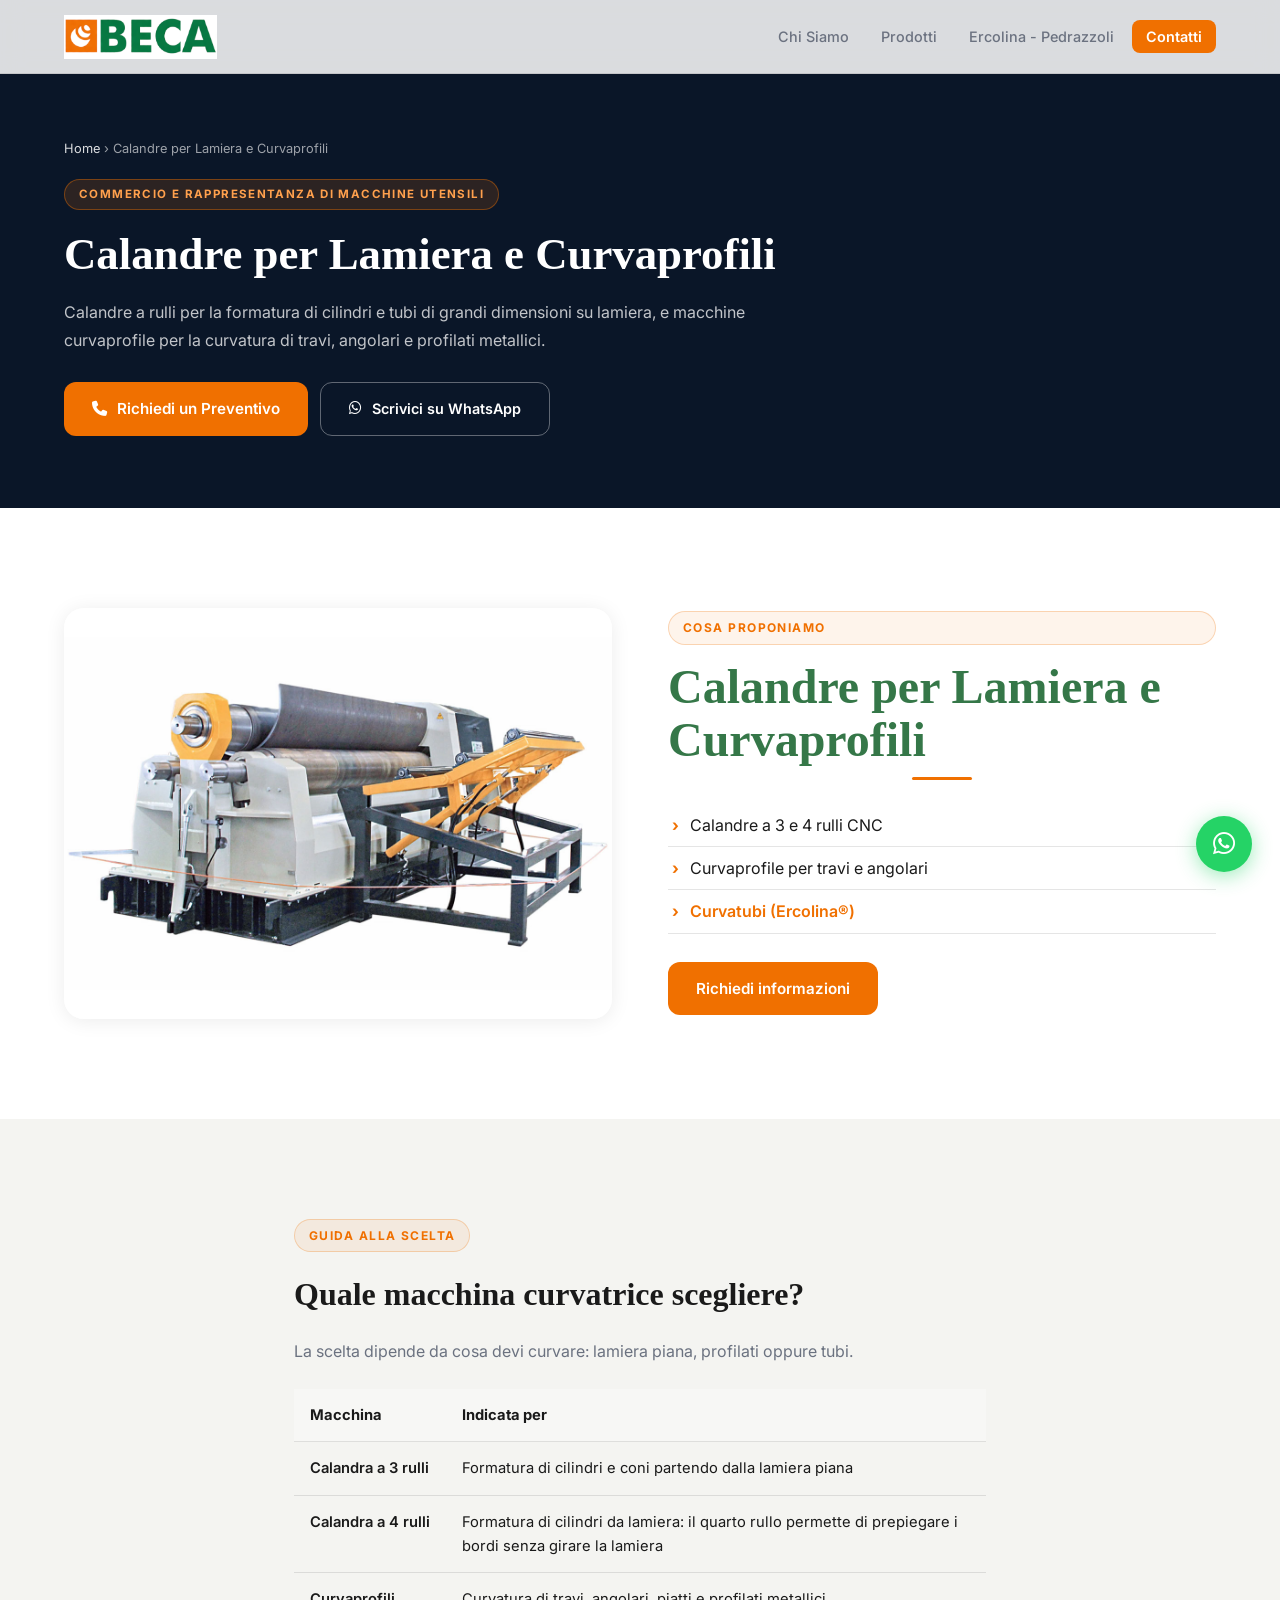
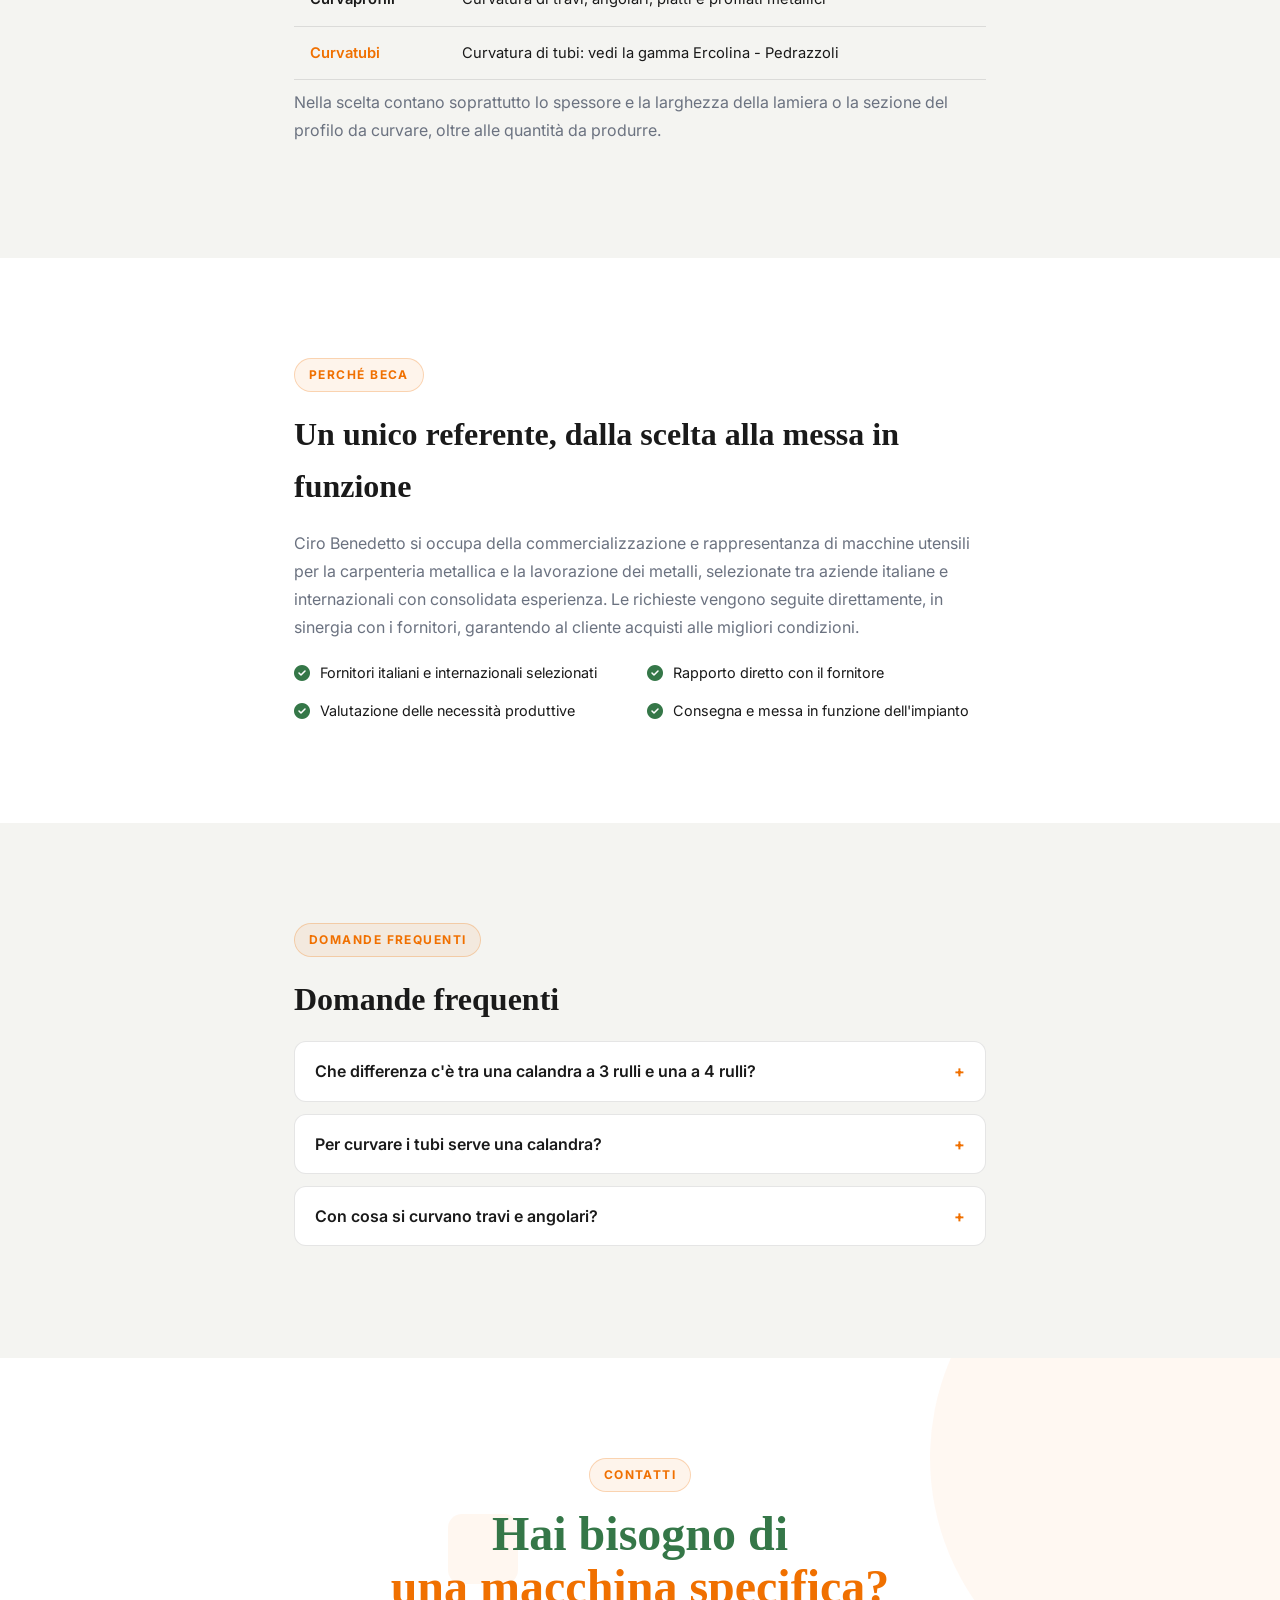
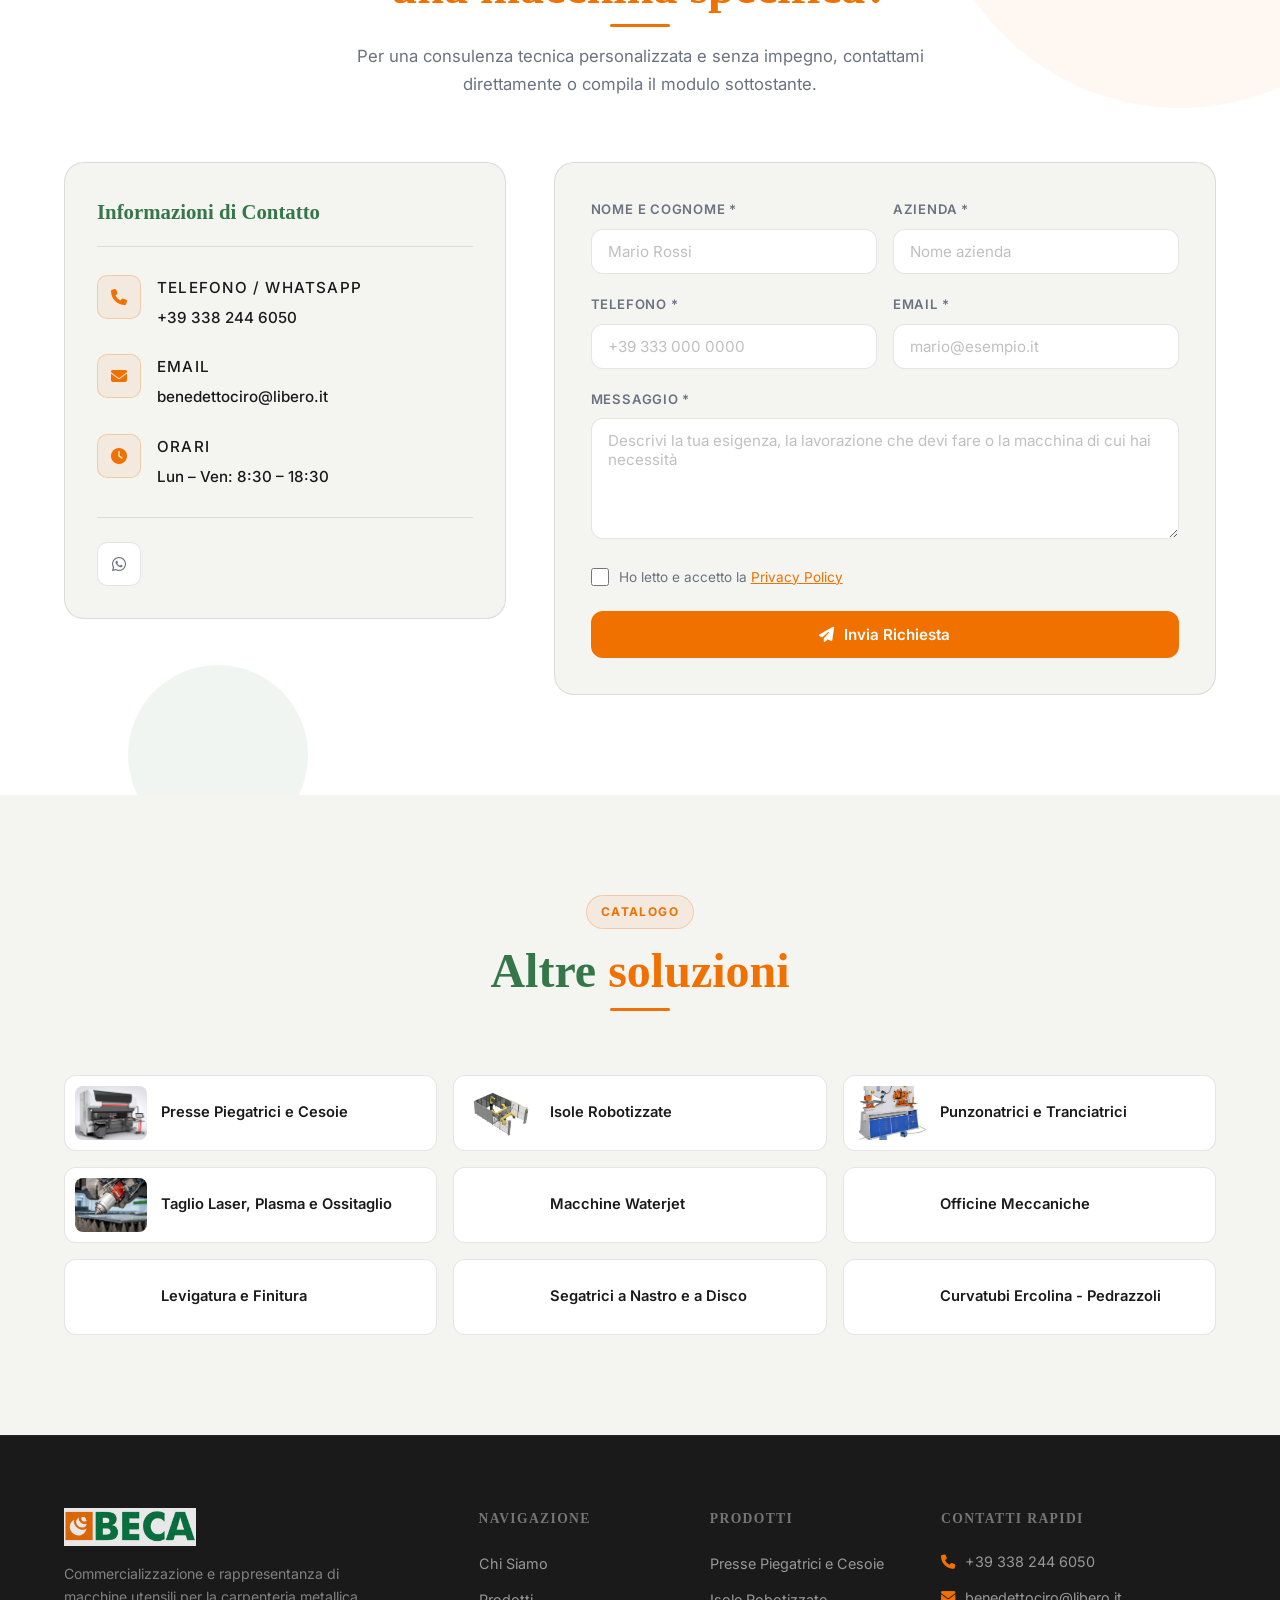
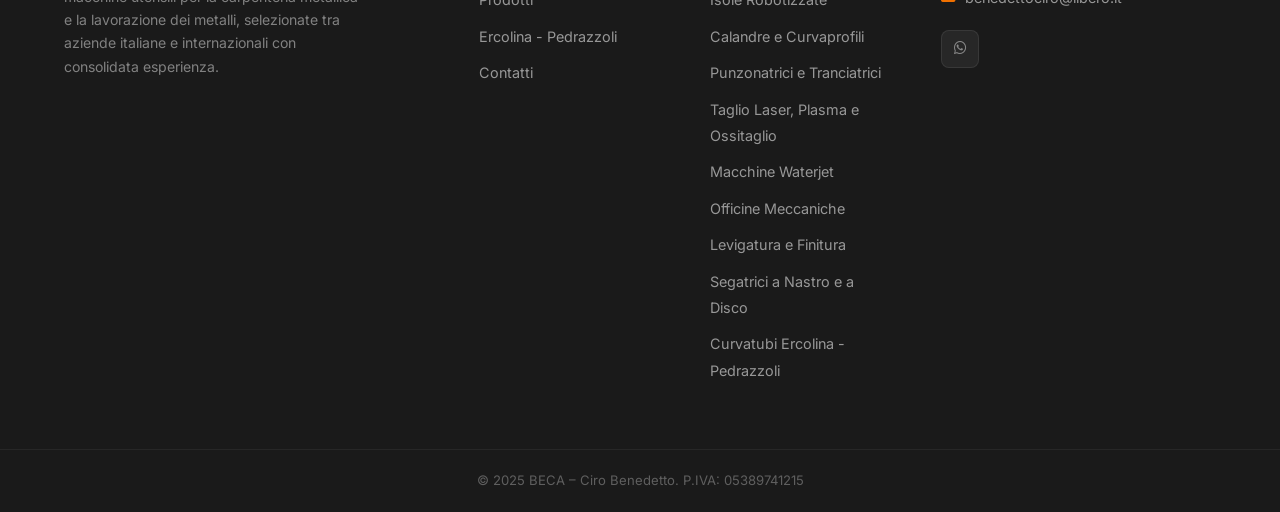
==== commit 093945c5: "Modulo di contatto in ogni pagina di categoria Stesso modulo della homepage in fondo a ogni pagina; " ====
--- a/calandre-curvaprofili.html
+++ b/calandre-curvaprofili.html
@@ -95,7 +95,7 @@
           <li><a href="./#chi-siamo">Chi Siamo</a></li>
           <li><a href="./#prodotti">Prodotti</a></li>
           <li><a href="./#ercolina">Ercolina - Pedrazzoli</a></li>
-          <li><a href="./#contatti" class="btn-nav">Contatti</a></li>
+          <li><a href="#contatti" class="btn-nav">Contatti</a></li>
         </ul>
       </nav>
       <button class="hamburger" id="hamburger" aria-label="Menu">
@@ -112,7 +112,7 @@
       <h1 class="page-title">Calandre per Lamiera e Curvaprofili</h1>
       <p>Calandre a rulli per la formatura di cilindri e tubi di grandi dimensioni su lamiera, e macchine curvaprofile per la curvatura di travi, angolari e profilati metallici.</p>
       <div class="page-hero-cta">
-        <a href="./#contatti" class="btn btn-primary"><i class="fa-solid fa-phone"></i> Richiedi un Preventivo</a>
+        <a href="#contatti" class="btn btn-primary"><i class="fa-solid fa-phone"></i> Richiedi un Preventivo</a>
         <a href="https://wa.me/393382446050" class="btn-outline-light" target="_blank" rel="noopener"><i class="fa-brands fa-whatsapp"></i> Scrivici su WhatsApp</a>
       </div>
     </div>
@@ -133,7 +133,7 @@
             <li>Curvaprofile per travi e angolari</li>
             <li><a href="curvatubi-ercolina.html">Curvatubi (Ercolina®)</a></li>
           </ul>
-          <a href="./#contatti" class="btn btn-primary">Richiedi informazioni</a>
+          <a href="#contatti" class="btn btn-primary">Richiedi informazioni</a>
         </div>
       </div>
     </div>
@@ -197,19 +197,91 @@
     </div>
   </section>
 
-  <!-- ===== CTA ===== -->
-  <section class="section page-cta-band">
+  <!-- ===== CONTATTI ===== -->
+  <section id="contatti" class="section section-dark section-contact">
+    <div class="deco deco-o deco-1" aria-hidden="true"></div>
+    <div class="deco deco-g deco-2" aria-hidden="true"></div>
+    <div class="deco deco-o deco-3" aria-hidden="true"></div>
     <div class="container">
-      <span class="section-tag">Contatti</span>
-      <h2 class="section-title">Hai bisogno di<br /><span class="text-accent">una macchina specifica?</span></h2>
-      <p>Per una consulenza tecnica personalizzata e senza impegno, contattami direttamente. Lun – Ven: 8:30 – 18:30.</p>
-      <div class="page-hero-cta">
-        <a href="tel:+393382446050" class="btn btn-primary"><i class="fa-solid fa-phone"></i> +39 338 244 6050</a>
-        <a href="https://wa.me/393382446050" class="btn btn-secondary" target="_blank" rel="noopener"><i class="fa-brands fa-whatsapp"></i> WhatsApp</a>
-        <a href="./#contatti" class="btn btn-secondary"><i class="fa-solid fa-envelope"></i> Modulo di contatto</a>
-      </div>
-    </div>
-  </section>
+      <div class="section-header">
+        <span class="section-tag">Contatti</span>
+        <h2 class="section-title" data-aos>Hai bisogno di<br /><span class="text-accent">una macchina specifica?</span></h2>
+        <p class="section-subtitle">Per una consulenza tecnica personalizzata e senza impegno, contattami direttamente o compila il modulo sottostante.</p>
+      </div>
+      <div class="contact-grid">
+        <div class="contact-info">
+          <div class="contact-info-card">
+            <h3>Informazioni di Contatto</h3>
+            <div class="contact-item">
+              <div class="contact-icon"><i class="fa-solid fa-phone"></i></div>
+              <div>
+                <span class="contact-label">Telefono / WhatsApp</span>
+                <a href="tel:+393382446050">+39 338 244 6050</a>
+              </div>
+            </div>
+            <div class="contact-item">
+              <div class="contact-icon"><i class="fa-solid fa-envelope"></i></div>
+              <div>
+                <span class="contact-label">Email</span>
+                <a href="mailto:benedettociro@libero.it">benedettociro@libero.it</a>
+              </div>
+            </div>
+            <div class="contact-item">
+              <div class="contact-icon"><i class="fa-solid fa-clock"></i></div>
+              <div>
+                <span class="contact-label">Orari</span>
+                <span>Lun – Ven: 8:30 – 18:30</span>
+              </div>
+            </div>
+            <div class="contact-social">
+              <a href="https://wa.me/393382446050" class="social-btn" target="_blank" rel="noopener" aria-label="WhatsApp"><i class="fa-brands fa-whatsapp"></i></a>
+            </div>
+          </div>
+        </div>
+
+        <div class="contact-form-wrapper">
+          <form id="contactForm" class="contact-form" novalidate>
+            <div class="form-row">
+              <div class="form-group">
+                <label for="nome">Nome e Cognome *</label>
+                <input type="text" id="nome" name="nome" placeholder="Mario Rossi" required />
+              </div>
+              <div class="form-group">
+                <label for="azienda">Azienda *</label>
+                <input type="text" id="azienda" name="azienda" placeholder="Nome azienda" required />
+              </div>
+            </div>
+            <div class="form-row">
+              <div class="form-group">
+                <label for="telefono">Telefono *</label>
+                <input type="tel" id="telefono" name="telefono" placeholder="+39 333 000 0000" required />
+              </div>
+              <div class="form-group">
+                <label for="email">Email *</label>
+                <input type="email" id="email" name="email" placeholder="mario@esempio.it" required />
+              </div>
+            </div>
+            <div class="form-group">
+              <label for="messaggio">Messaggio *</label>
+              <textarea id="messaggio" name="messaggio" rows="5" placeholder="Descrivi la tua esigenza, la lavorazione che devi fare o la macchina di cui hai necessità" required></textarea>
+            </div>
+            <div class="form-check">
+              <input type="checkbox" id="privacy" name="privacy" required />
+              <label for="privacy">Ho letto e accetto la <a href="#">Privacy Policy</a></label>
+            </div>
+            <button type="submit" class="btn btn-primary btn-full">
+              <i class="fa-solid fa-paper-plane"></i> Invia Richiesta
+            </button>
+            <div id="formSuccess" class="form-success" style="display:none;">
+              <i class="fa-solid fa-circle-check"></i>
+              Grazie! La tua richiesta è stata inviata. Ti contatterò a breve.
+            </div>
+          </form>
+        </div>
+      </div>
+    </div>
+  </section>
+
 
   <!-- ===== ALTRE CATEGORIE ===== -->
   <section class="section section-dark">
@@ -247,7 +319,7 @@
           <li><a href="./#chi-siamo">Chi Siamo</a></li>
           <li><a href="./#prodotti">Prodotti</a></li>
           <li><a href="./#ercolina">Ercolina - Pedrazzoli</a></li>
-          <li><a href="./#contatti">Contatti</a></li>
+          <li><a href="#contatti">Contatti</a></li>
         </ul>
       </div>
       <div class="footer-links">
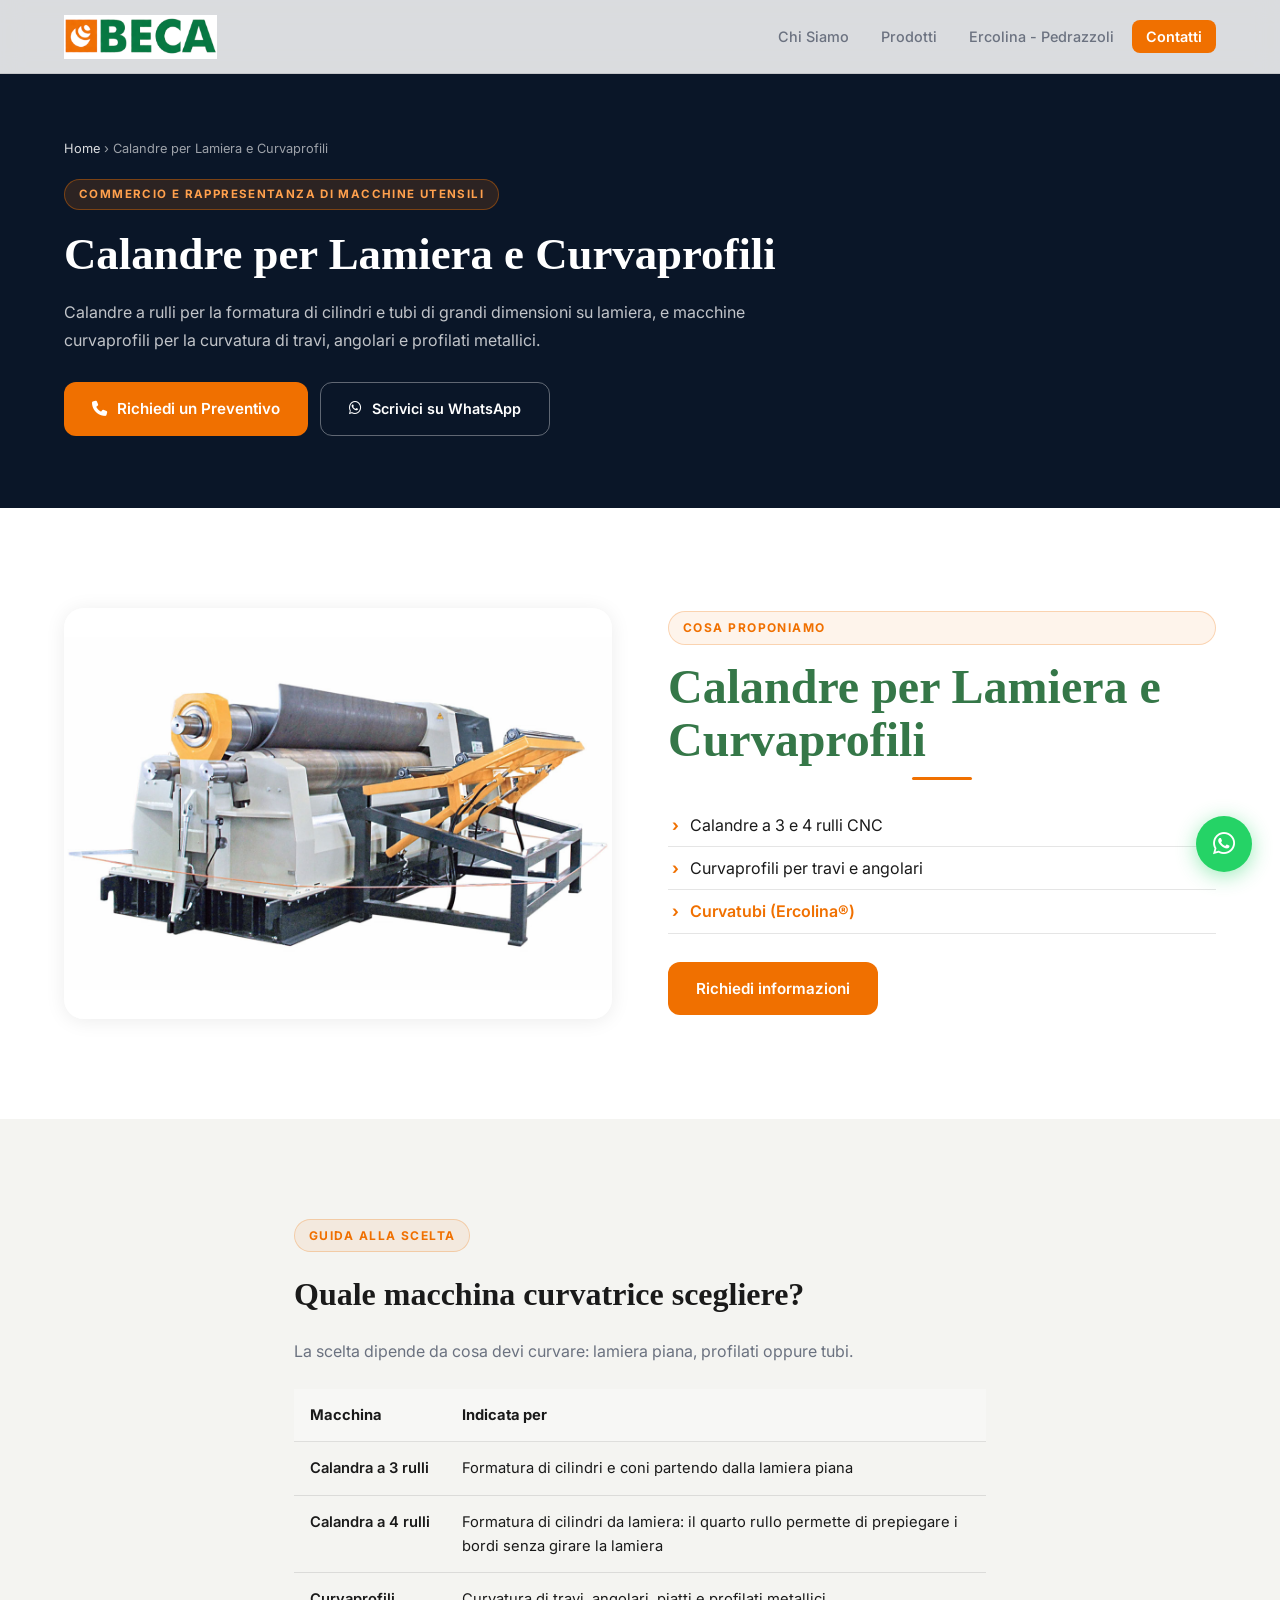
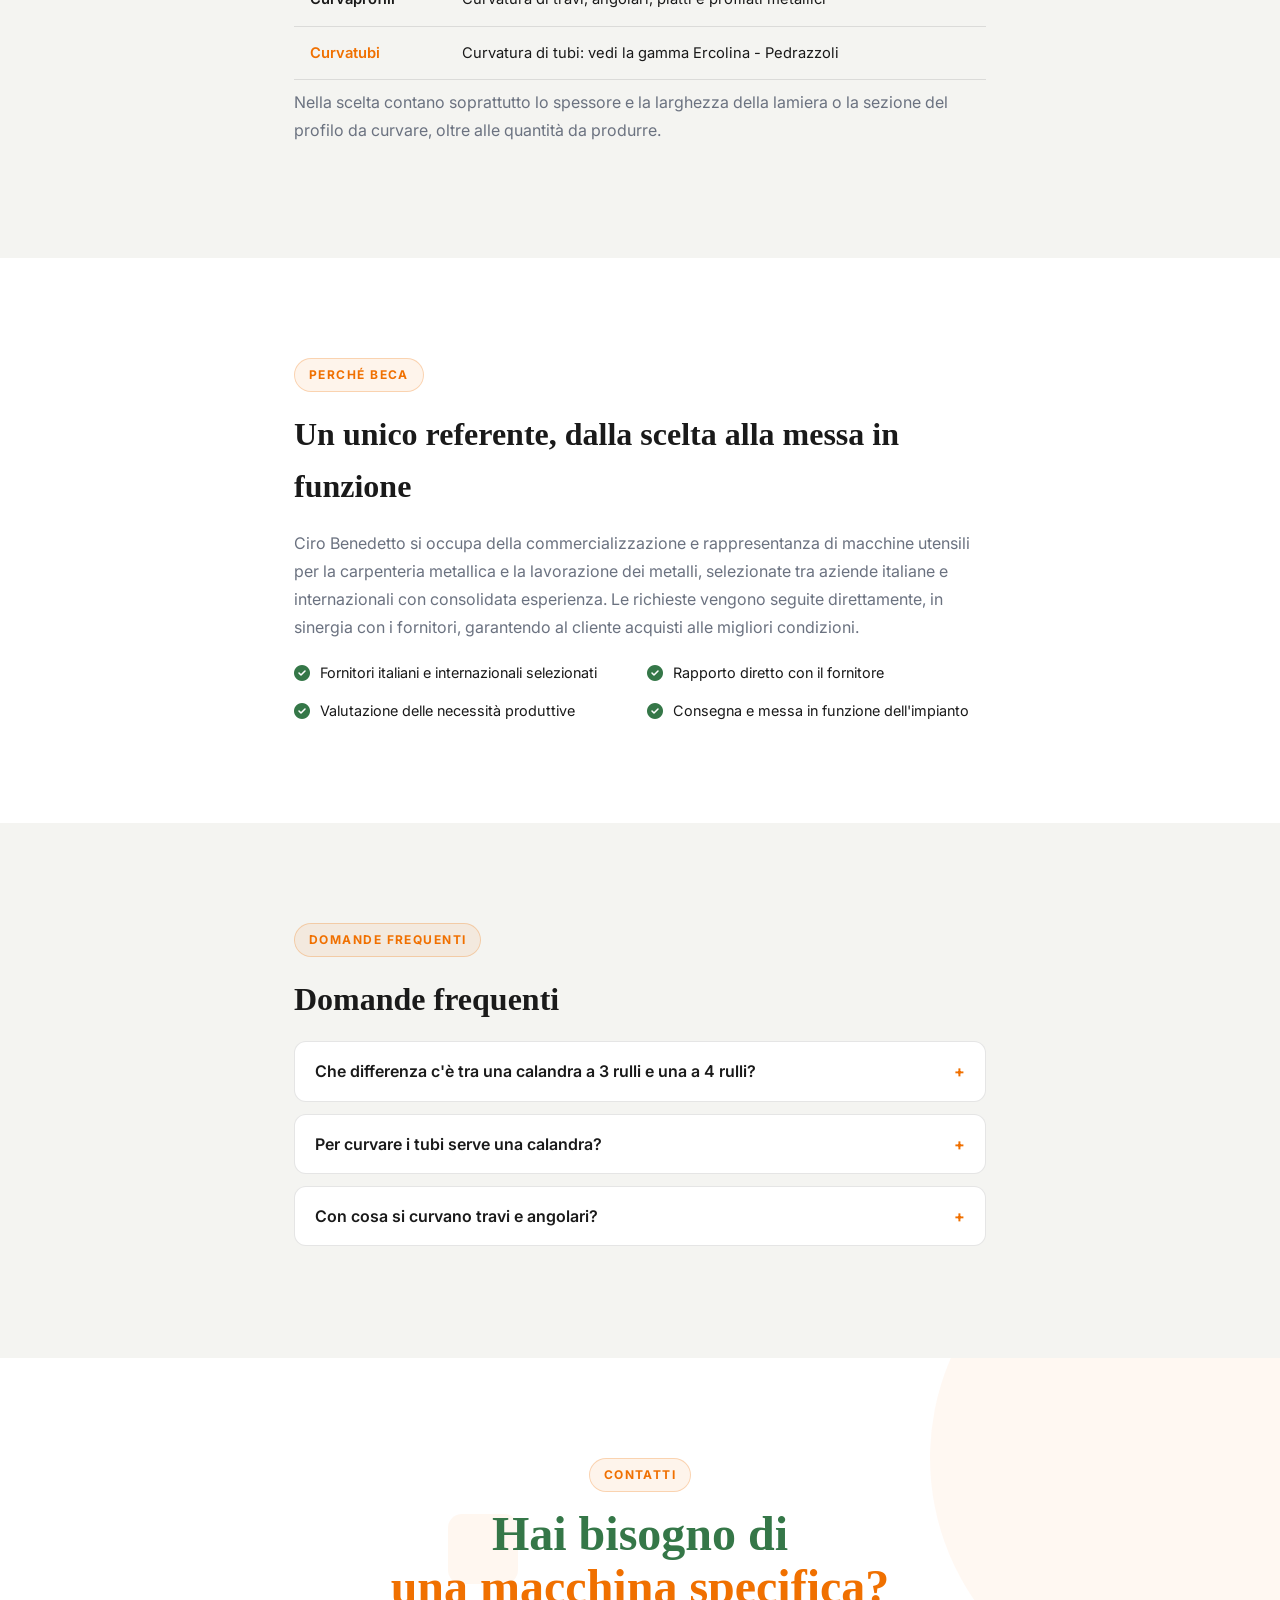
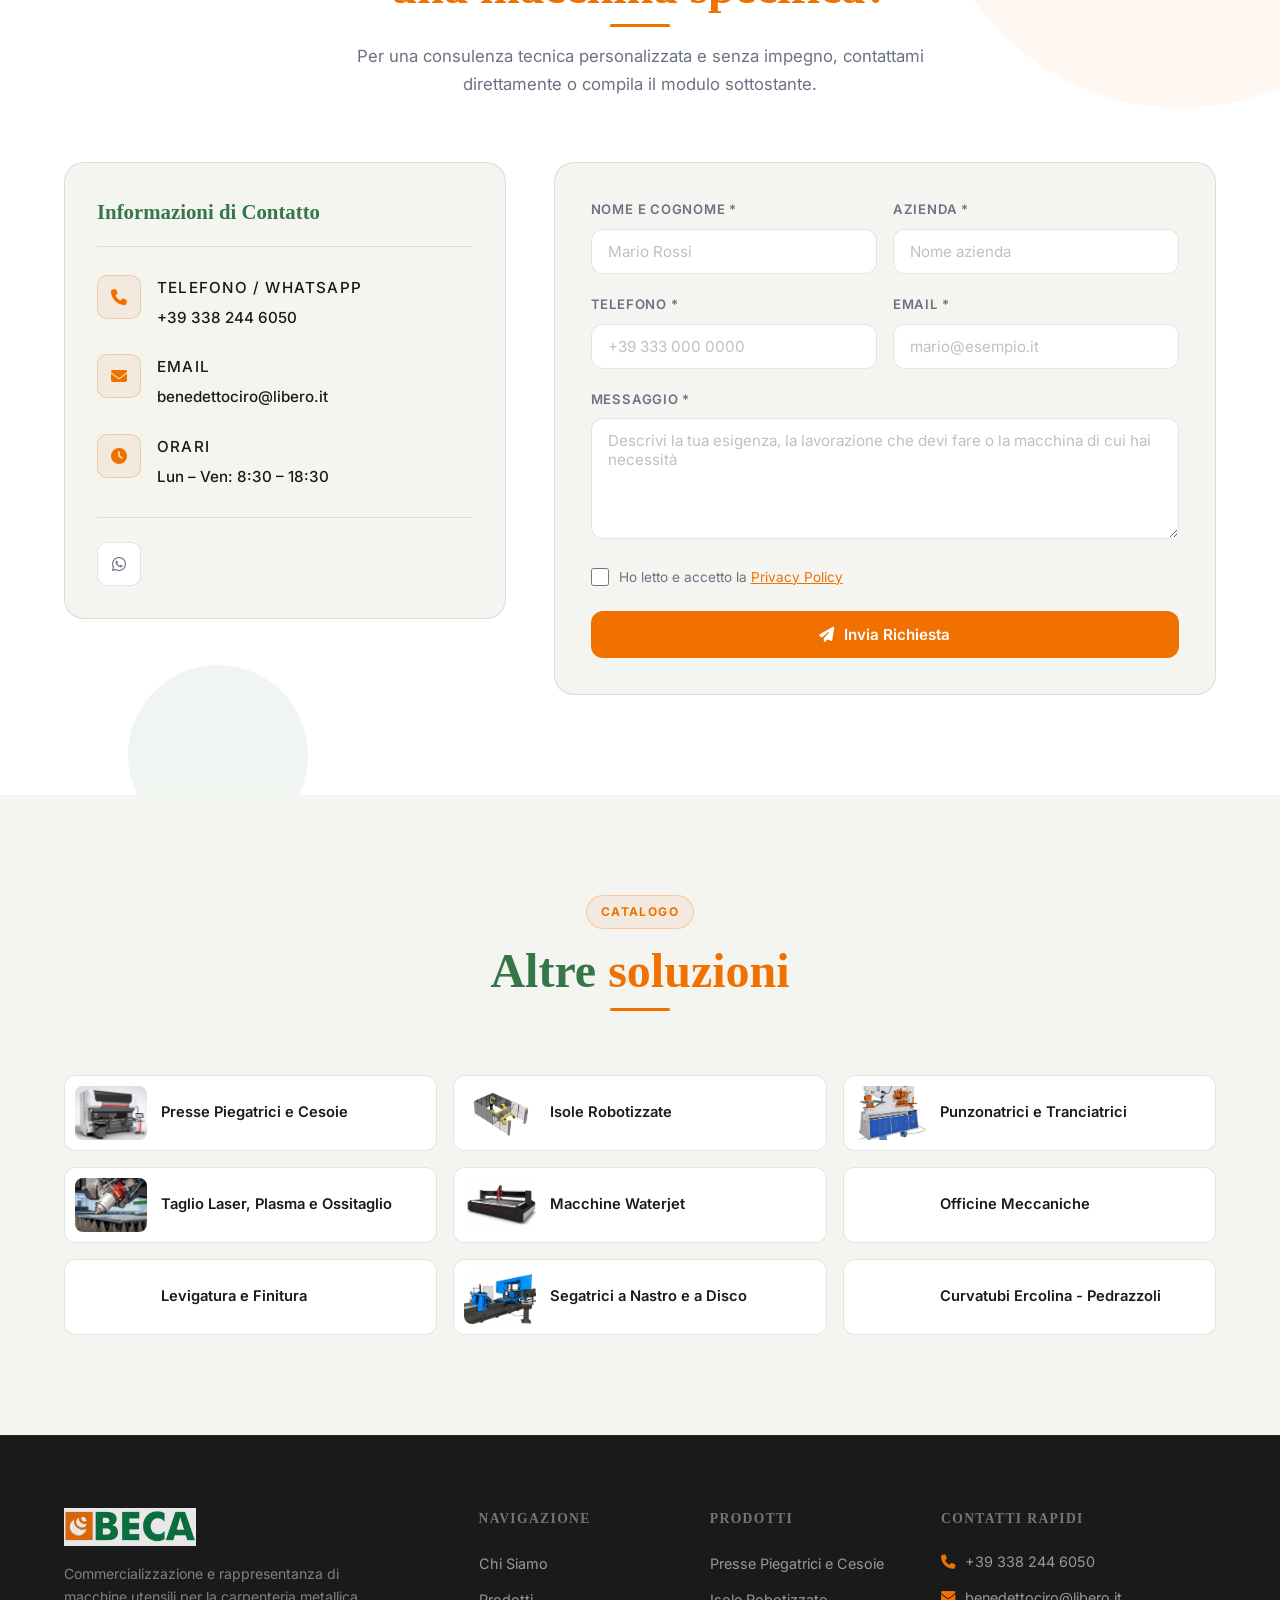
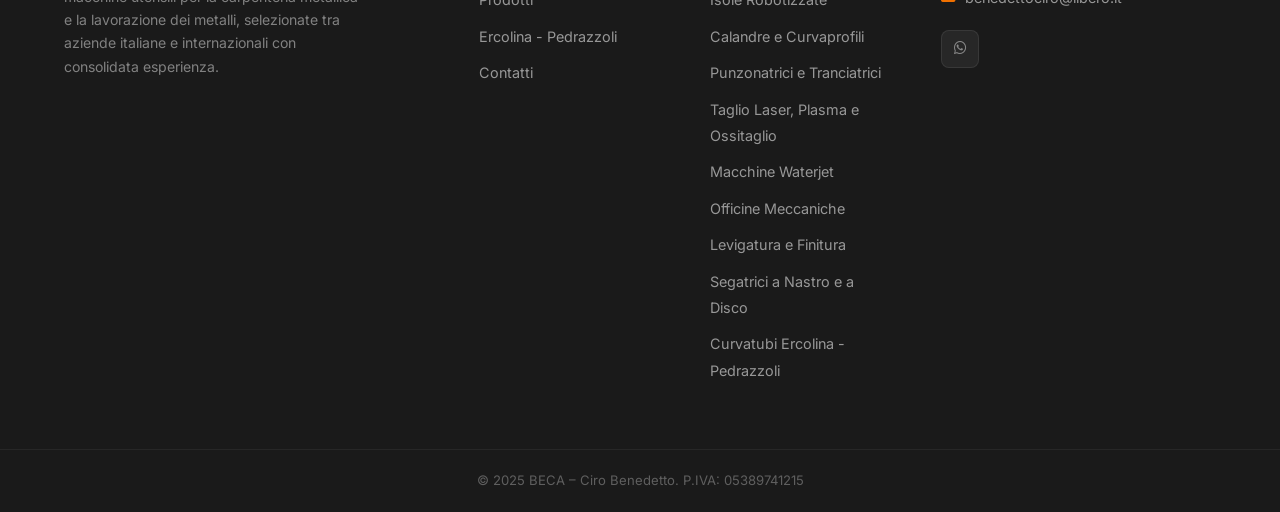
==== commit 3235b059: "Correggi "curvaprofile" in "curvaprofili" nelle pagine nuove Co-Authored-By: Claude Opus 5.5 <norepl" ====
--- a/calandre-curvaprofili.html
+++ b/calandre-curvaprofili.html
@@ -110,7 +110,7 @@
       <nav class="breadcrumb" aria-label="Percorso"><a href="./">Home</a> › Calandre per Lamiera e Curvaprofili</nav>
       <div class="page-badge">Commercio e Rappresentanza di Macchine Utensili</div>
       <h1 class="page-title">Calandre per Lamiera e Curvaprofili</h1>
-      <p>Calandre a rulli per la formatura di cilindri e tubi di grandi dimensioni su lamiera, e macchine curvaprofile per la curvatura di travi, angolari e profilati metallici.</p>
+      <p>Calandre a rulli per la formatura di cilindri e tubi di grandi dimensioni su lamiera, e macchine curvaprofili per la curvatura di travi, angolari e profilati metallici.</p>
       <div class="page-hero-cta">
         <a href="#contatti" class="btn btn-primary"><i class="fa-solid fa-phone"></i> Richiedi un Preventivo</a>
         <a href="https://wa.me/393382446050" class="btn-outline-light" target="_blank" rel="noopener"><i class="fa-brands fa-whatsapp"></i> Scrivici su WhatsApp</a>
@@ -130,7 +130,7 @@
           <h2 class="section-title">Calandre per Lamiera e Curvaprofili</h2>
           <ul class="page-list">
             <li>Calandre a 3 e 4 rulli CNC</li>
-            <li>Curvaprofile per travi e angolari</li>
+            <li>Curvaprofili per travi e angolari</li>
             <li><a href="curvatubi-ercolina.html">Curvatubi (Ercolina®)</a></li>
           </ul>
           <a href="#contatti" class="btn btn-primary">Richiedi informazioni</a>
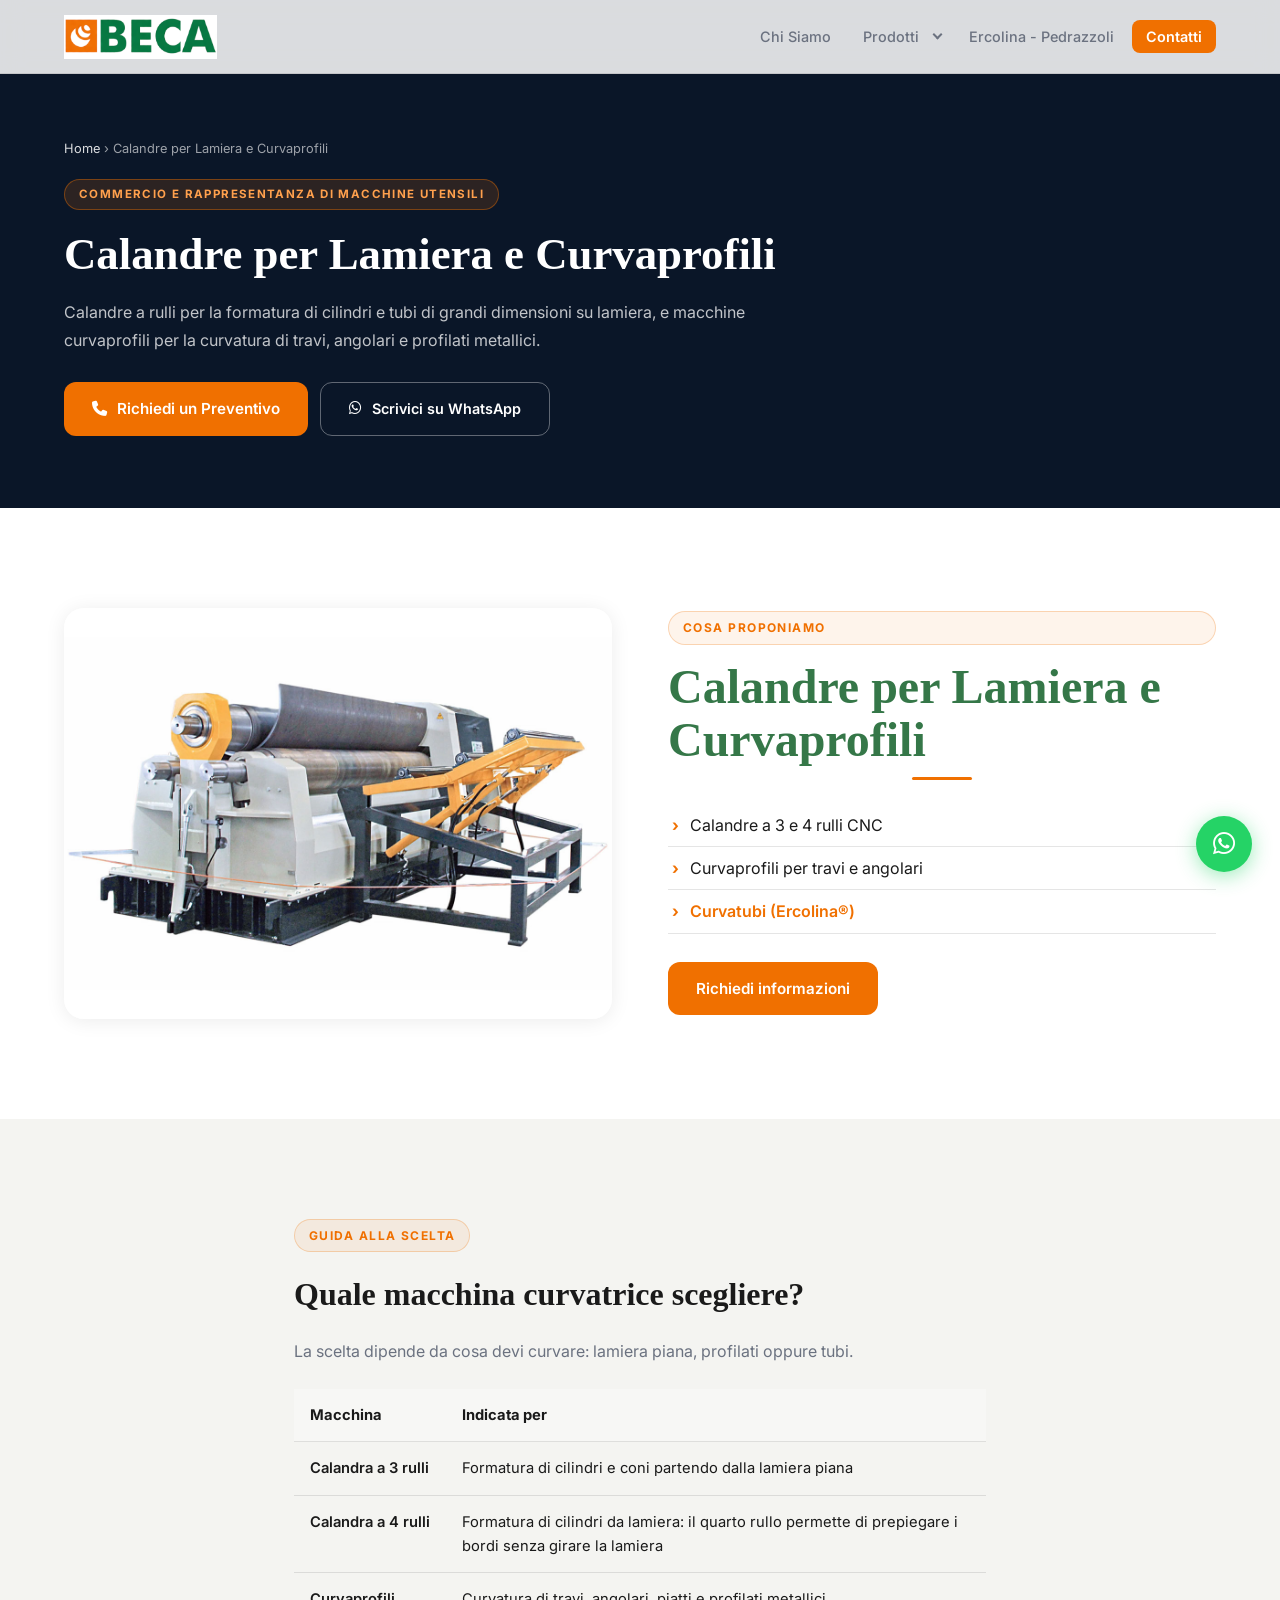
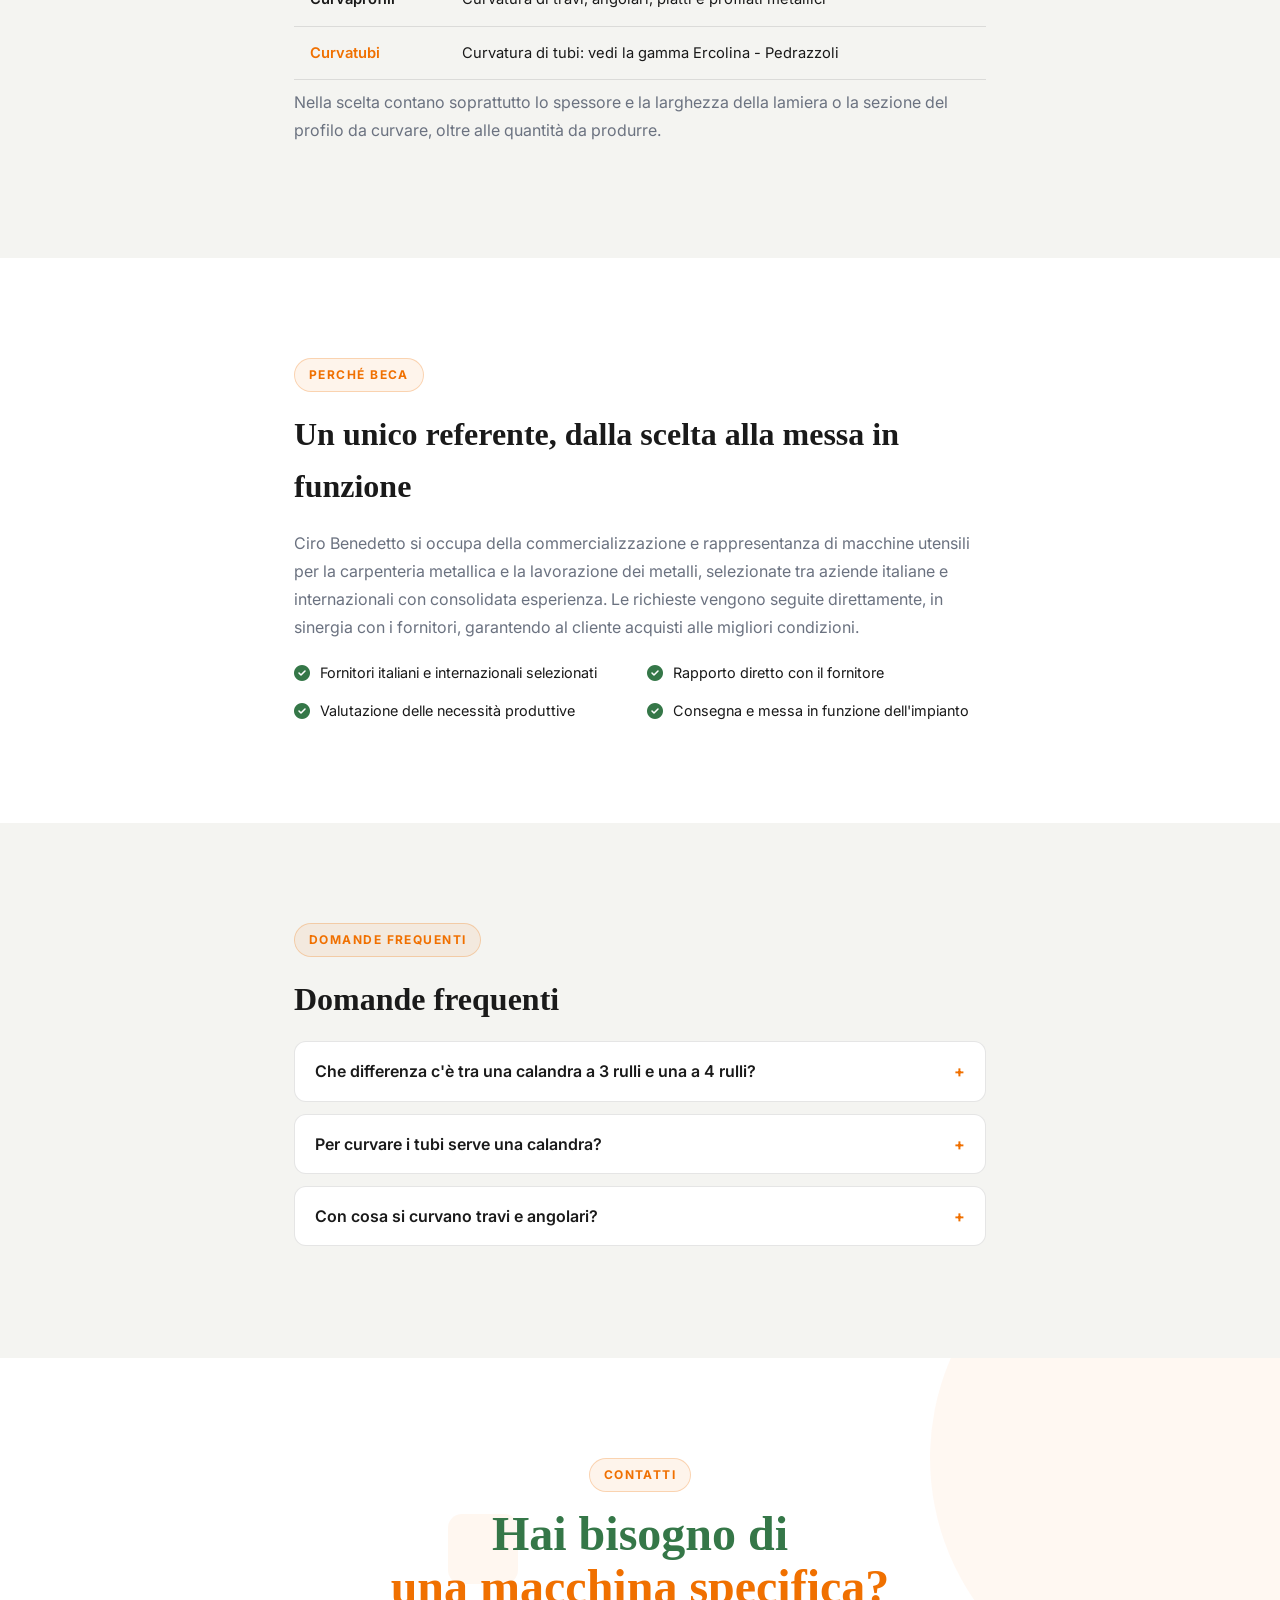
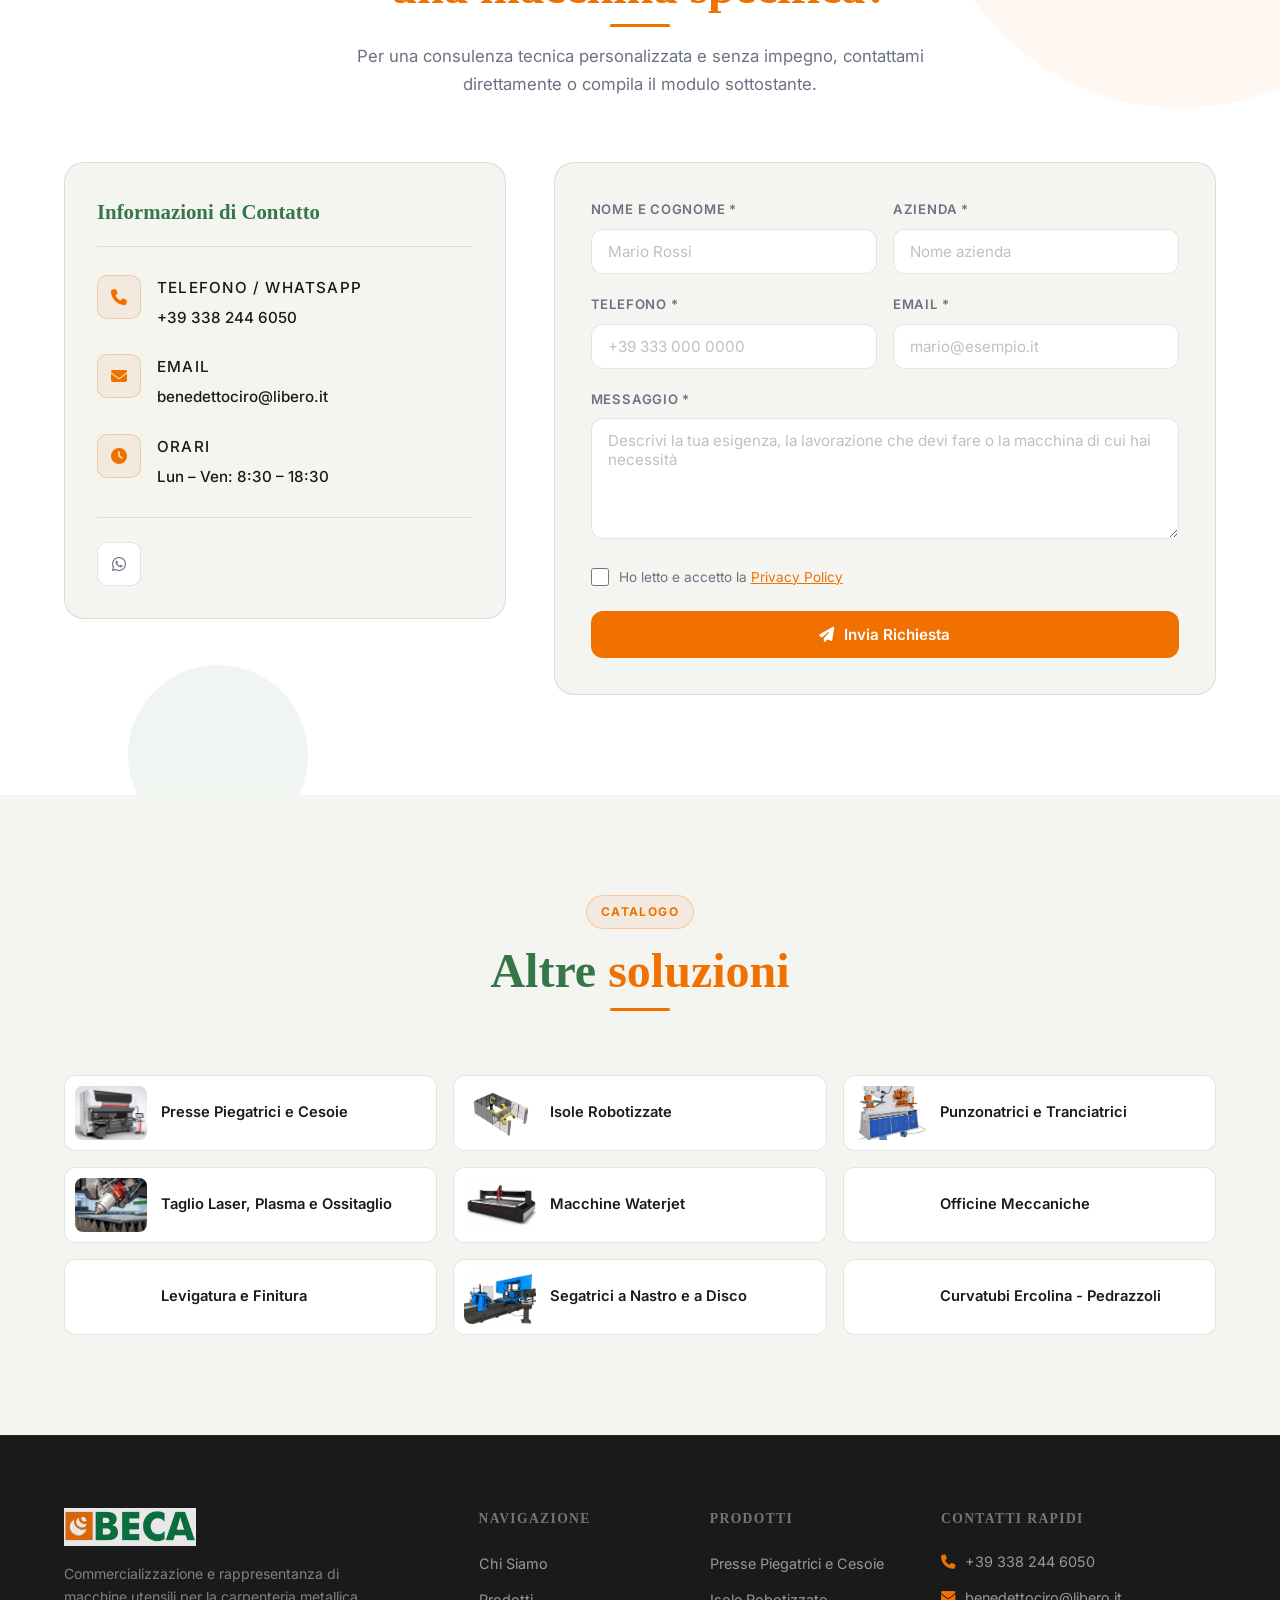
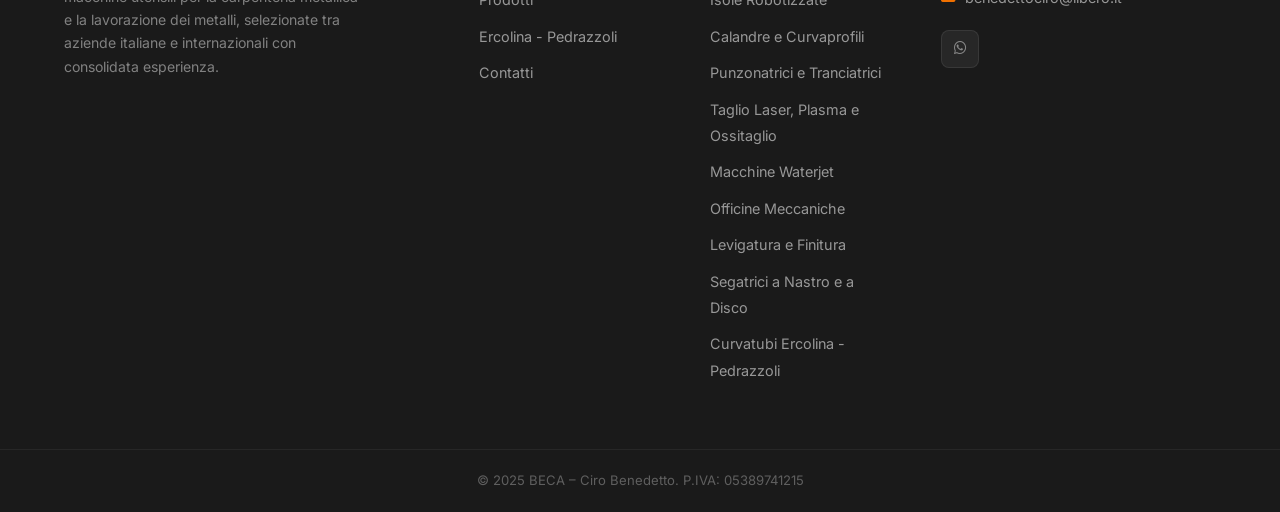
==== commit cc1e1de8: "Tendina "Prodotti" nel menu di tutte le pagine Da computer si apre passando sopra "Prodotti" (o con " ====
--- a/calandre-curvaprofili.html
+++ b/calandre-curvaprofili.html
@@ -26,7 +26,7 @@
   <link href="https://fonts.googleapis.com/css2?family=Inter:wght@400;500;600;700;800;900&display=swap" rel="stylesheet" />
   <link rel="preload" href="https://cdnjs.cloudflare.com/ajax/libs/font-awesome/6.5.0/css/all.min.css" as="style" onload="this.onload=null;this.rel='stylesheet'" />
   <noscript><link rel="stylesheet" href="https://cdnjs.cloudflare.com/ajax/libs/font-awesome/6.5.0/css/all.min.css" /></noscript>
-  <link rel="stylesheet" href="css/style.css" />
+  <link rel="stylesheet" href="css/style.css?v=20261110" />
   <link rel="stylesheet" href="css/pagine.css" />
 
   <script type="application/ld+json">
@@ -93,7 +93,22 @@
       <nav id="nav">
         <ul>
           <li><a href="./#chi-siamo">Chi Siamo</a></li>
-          <li><a href="./#prodotti">Prodotti</a></li>
+          <li class="nav-dropdown">
+            <a href="./#prodotti">Prodotti</a>
+            <button class="nav-dropdown-toggle" type="button" aria-label="Mostra i prodotti" aria-expanded="false"><span></span></button>
+            <ul class="nav-submenu">
+              <li><a href="presse-piegatrici-cesoie.html">Presse Piegatrici e Cesoie</a></li>
+              <li><a href="isole-robotizzate.html">Isole Robotizzate</a></li>
+              <li><a href="calandre-curvaprofili.html" aria-current="page">Calandre e Curvaprofili</a></li>
+              <li><a href="punzonatrici-tranciatrici.html">Punzonatrici e Tranciatrici</a></li>
+              <li><a href="taglio-laser-plasma.html">Taglio Laser, Plasma e Ossitaglio</a></li>
+              <li><a href="waterjet.html">Macchine Waterjet</a></li>
+              <li><a href="macchine-officina-meccanica.html">Officine Meccaniche</a></li>
+              <li><a href="levigatrici-sbavatrici.html">Levigatura e Finitura</a></li>
+              <li><a href="segatrici.html">Segatrici a Nastro e a Disco</a></li>
+              <li><a href="curvatubi-ercolina.html">Curvatubi Ercolina - Pedrazzoli</a></li>
+            </ul>
+          </li>
           <li><a href="./#ercolina">Ercolina - Pedrazzoli</a></li>
           <li><a href="#contatti" class="btn-nav">Contatti</a></li>
         </ul>
@@ -358,6 +373,6 @@
     <i class="fa-brands fa-whatsapp"></i>
   </a>
 
-  <script src="js/main.js?v=20260615"></script>
+  <script src="js/main.js?v=20261110"></script>
 </body>
 </html>
--- a/css/style.css
+++ b/css/style.css
@@ -1942,51 +1942,120 @@
   color: var(--color-green);
 }
 
-/* ===== Cookie Banner ===== */
-.cookie-banner {
-  position: fixed;
-  left: 16px;
-  right: 16px;
-  bottom: 16px;
-  z-index: 9999;
-  display: flex;
-  flex-wrap: wrap;
-  align-items: center;
-  justify-content: space-between;
-  gap: 16px;
-  max-width: 720px;
-  margin: 0 auto;
-  padding: 18px 20px;
-  background: var(--color-bg-card);
+/* Titoli e foto delle schede prodotto collegati alle pagine dedicate */
+.product-card h3 a { color: inherit; transition: color var(--transition); }
+.product-card h3 a:hover { color: var(--color-orange); }
+.product-img-wrap > a { display: block; width: 100%; height: 100%; }
+
+/* ── Tendina "Prodotti" nel menu ── */
+.nav-dropdown {
+  position: relative;
+  display: flex;
+  align-items: center;
+}
+
+.nav-dropdown-toggle {
+  width: 28px;
+  height: 28px;
+  margin-left: -10px;
+  border: none;
+  background: none;
+  cursor: pointer;
+  display: flex;
+  align-items: center;
+  justify-content: center;
+  border-radius: 6px;
+}
+.nav-dropdown-toggle span {
+  width: 7px;
+  height: 7px;
+  border-right: 2px solid var(--color-text-muted);
+  border-bottom: 2px solid var(--color-text-muted);
+  transform: translateY(-2px) rotate(45deg);
+  transition: transform var(--transition), border-color var(--transition);
+}
+.nav-dropdown.open .nav-dropdown-toggle span { transform: translateY(2px) rotate(-135deg); }
+.nav-dropdown-toggle:hover span,
+.nav-dropdown.open .nav-dropdown-toggle span { border-color: var(--color-orange); }
+
+#nav .nav-submenu {
+  position: absolute;
+  top: calc(100% + 10px);
+  left: 50%;
+  transform: translate(-50%, 6px);
+  width: 520px;
+  display: grid;
+  grid-template-columns: 1fr 1fr;
+  gap: 2px 8px;
+  padding: 12px;
+  background: #fff;
   border: 1px solid var(--color-border);
   border-radius: var(--radius);
   box-shadow: var(--shadow-md);
-}
-.cookie-banner .cookie-text {
-  margin: 0;
-  flex: 1 1 280px;
-  font-size: 0.9rem;
-  line-height: 1.5;
-  color: var(--color-text-muted);
-}
-.cookie-banner .cookie-actions {
-  display: flex;
-  gap: 10px;
-  flex-shrink: 0;
-}
-.cookie-banner .cookie-btn {
-  padding: 10px 22px;
-  font-size: 0.9rem;
-}
-.cookie-banner .btn-outline {
-  background: transparent;
+  opacity: 0;
+  visibility: hidden;
+  transition: opacity 0.2s ease, transform 0.2s ease, visibility 0.2s;
+  z-index: 1001;
+}
+/* ponte invisibile tra la voce e la tendina, per non chiuderla passando col mouse */
+#nav .nav-submenu::before {
+  content: '';
+  position: absolute;
+  left: 0; right: 0;
+  top: -12px;
+  height: 12px;
+}
+#nav .nav-submenu a {
+  display: block;
+  padding: 9px 12px;
+  font-size: 0.88rem;
+  font-weight: 500;
   color: var(--color-text);
-  border: 1px solid var(--color-border);
-}
-.cookie-banner .btn-outline:hover {
-  background: var(--color-bg-alt);
-}
-@media (max-width: 520px) {
-  .cookie-banner { flex-direction: column; align-items: stretch; }
-  .cookie-banner .cookie-actions { justify-content: flex-end; }
-}
+  border-radius: 8px;
+  background: none;
+}
+#nav .nav-submenu a:hover,
+#nav .nav-submenu a[aria-current="page"] {
+  color: var(--color-orange);
+  background: var(--color-orange-light);
+}
+
+#nav .nav-dropdown.open > .nav-submenu,
+#nav .nav-dropdown:has(:focus-visible) > .nav-submenu {
+  opacity: 1;
+  visibility: visible;
+  transform: translate(-50%, 0);
+}
+@media (hover: hover) and (min-width: 769px) {
+  #nav .nav-dropdown:hover > .nav-submenu {
+    opacity: 1;
+    visibility: visible;
+    transform: translate(-50%, 0);
+  }
+}
+
+@media (max-width: 768px) {
+  #nav { max-height: calc(100vh - var(--header-h)); overflow-y: auto; }
+  .nav-dropdown { flex-wrap: wrap; }
+  .nav-dropdown > a { flex: 1; }
+  .nav-dropdown-toggle { width: 48px; height: 48px; margin-left: 0; }
+  #nav .nav-submenu {
+    position: static;
+    width: 100%;
+    transform: none;
+    display: none;
+    grid-template-columns: 1fr;
+    padding: 4px 0 8px 16px;
+    border: none;
+    border-left: 2px solid var(--color-orange-border);
+    border-radius: 0;
+    box-shadow: none;
+    background: none;
+    opacity: 1;
+    visibility: visible;
+  }
+  #nav .nav-submenu::before { display: none; }
+  #nav .nav-dropdown.open > .nav-submenu { display: grid; transform: none; }
+  #nav .nav-dropdown:has(:focus-visible) > .nav-submenu { transform: none; }
+  #nav .nav-submenu a { padding: 10px 12px; font-size: 0.95rem; }
+}
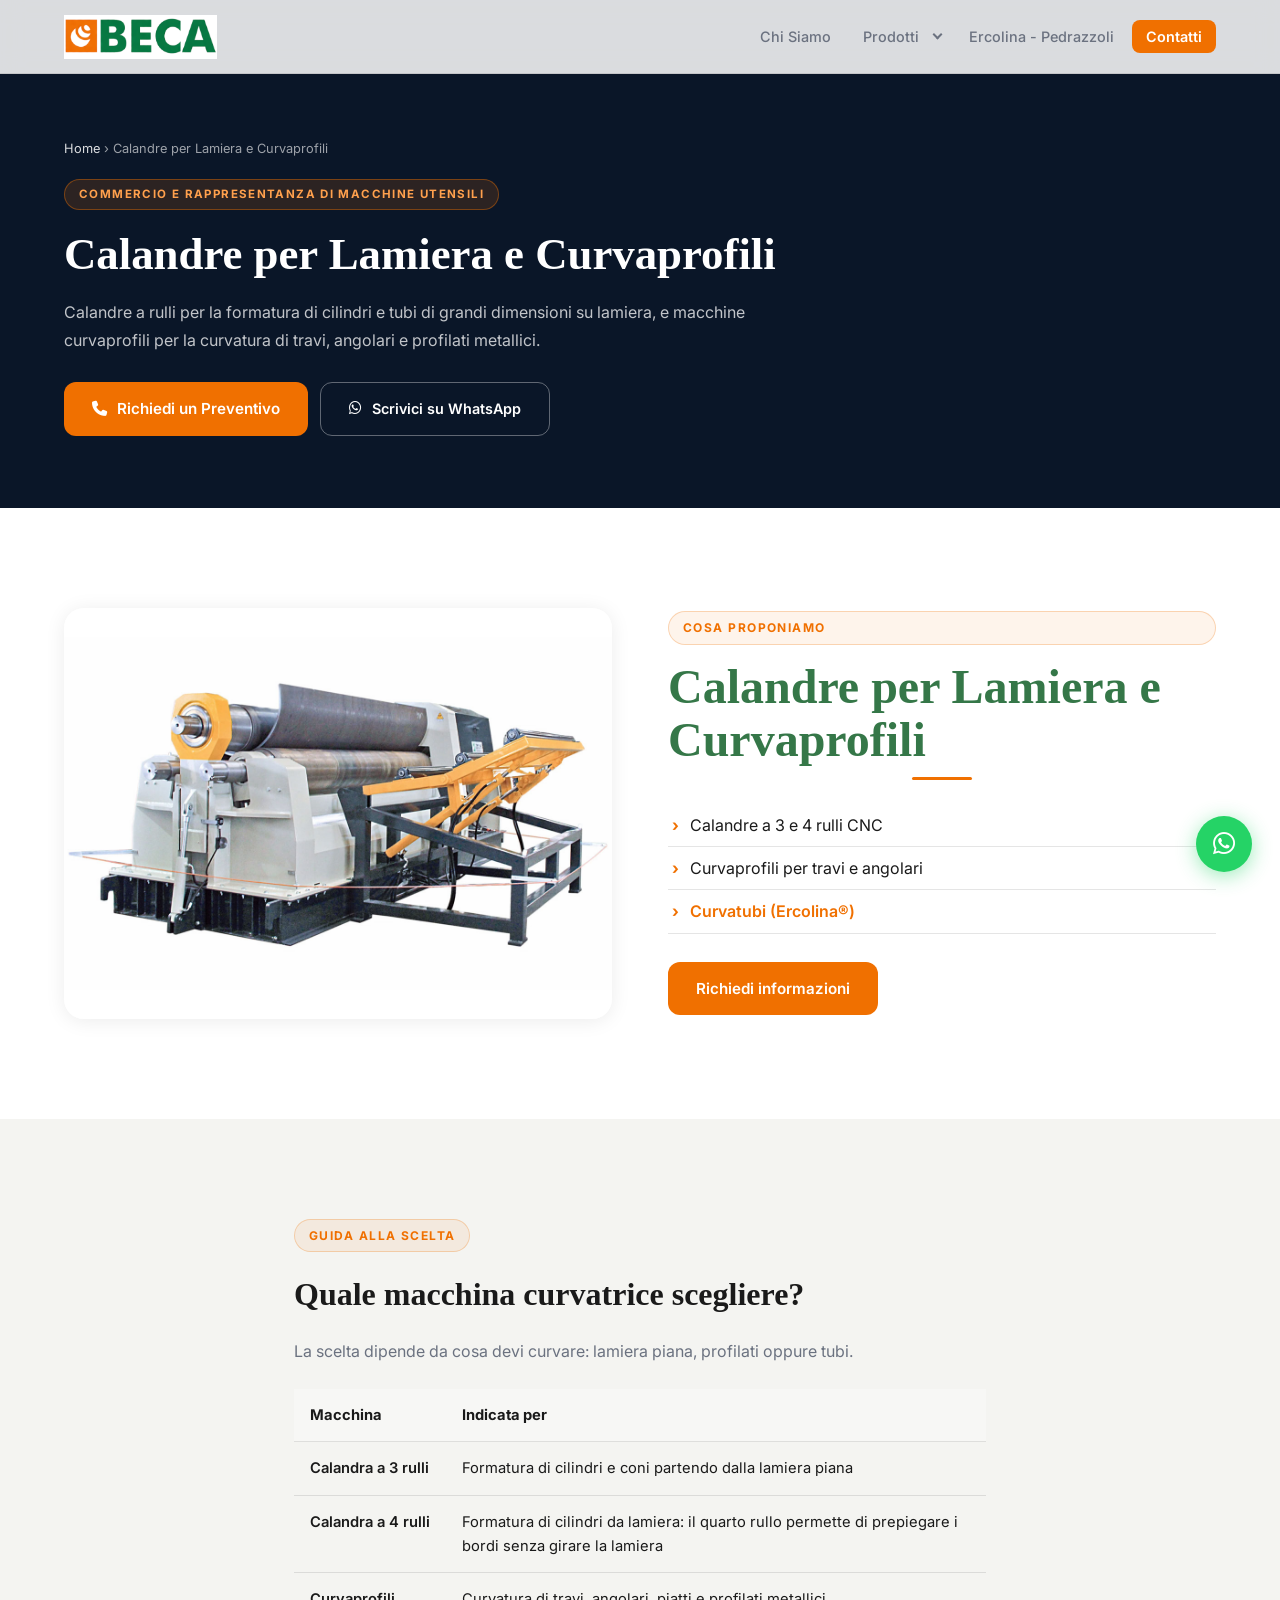
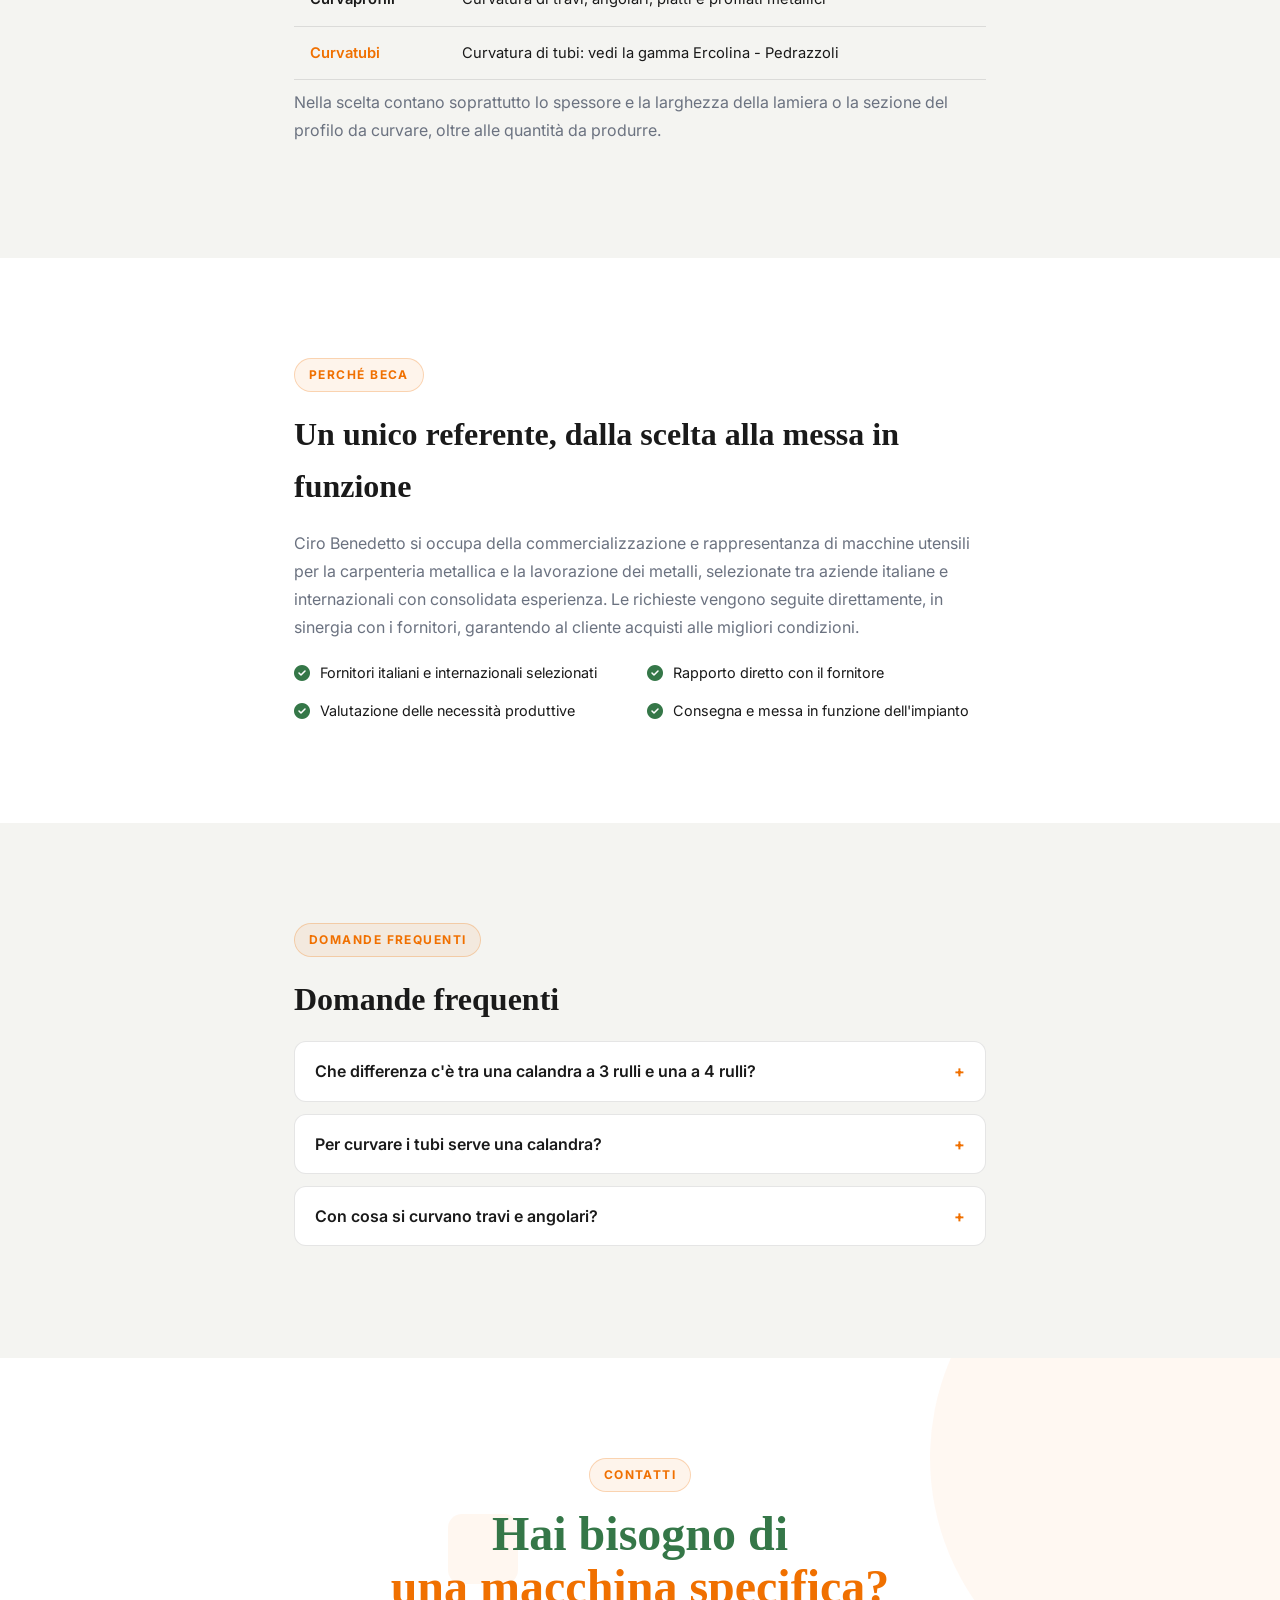
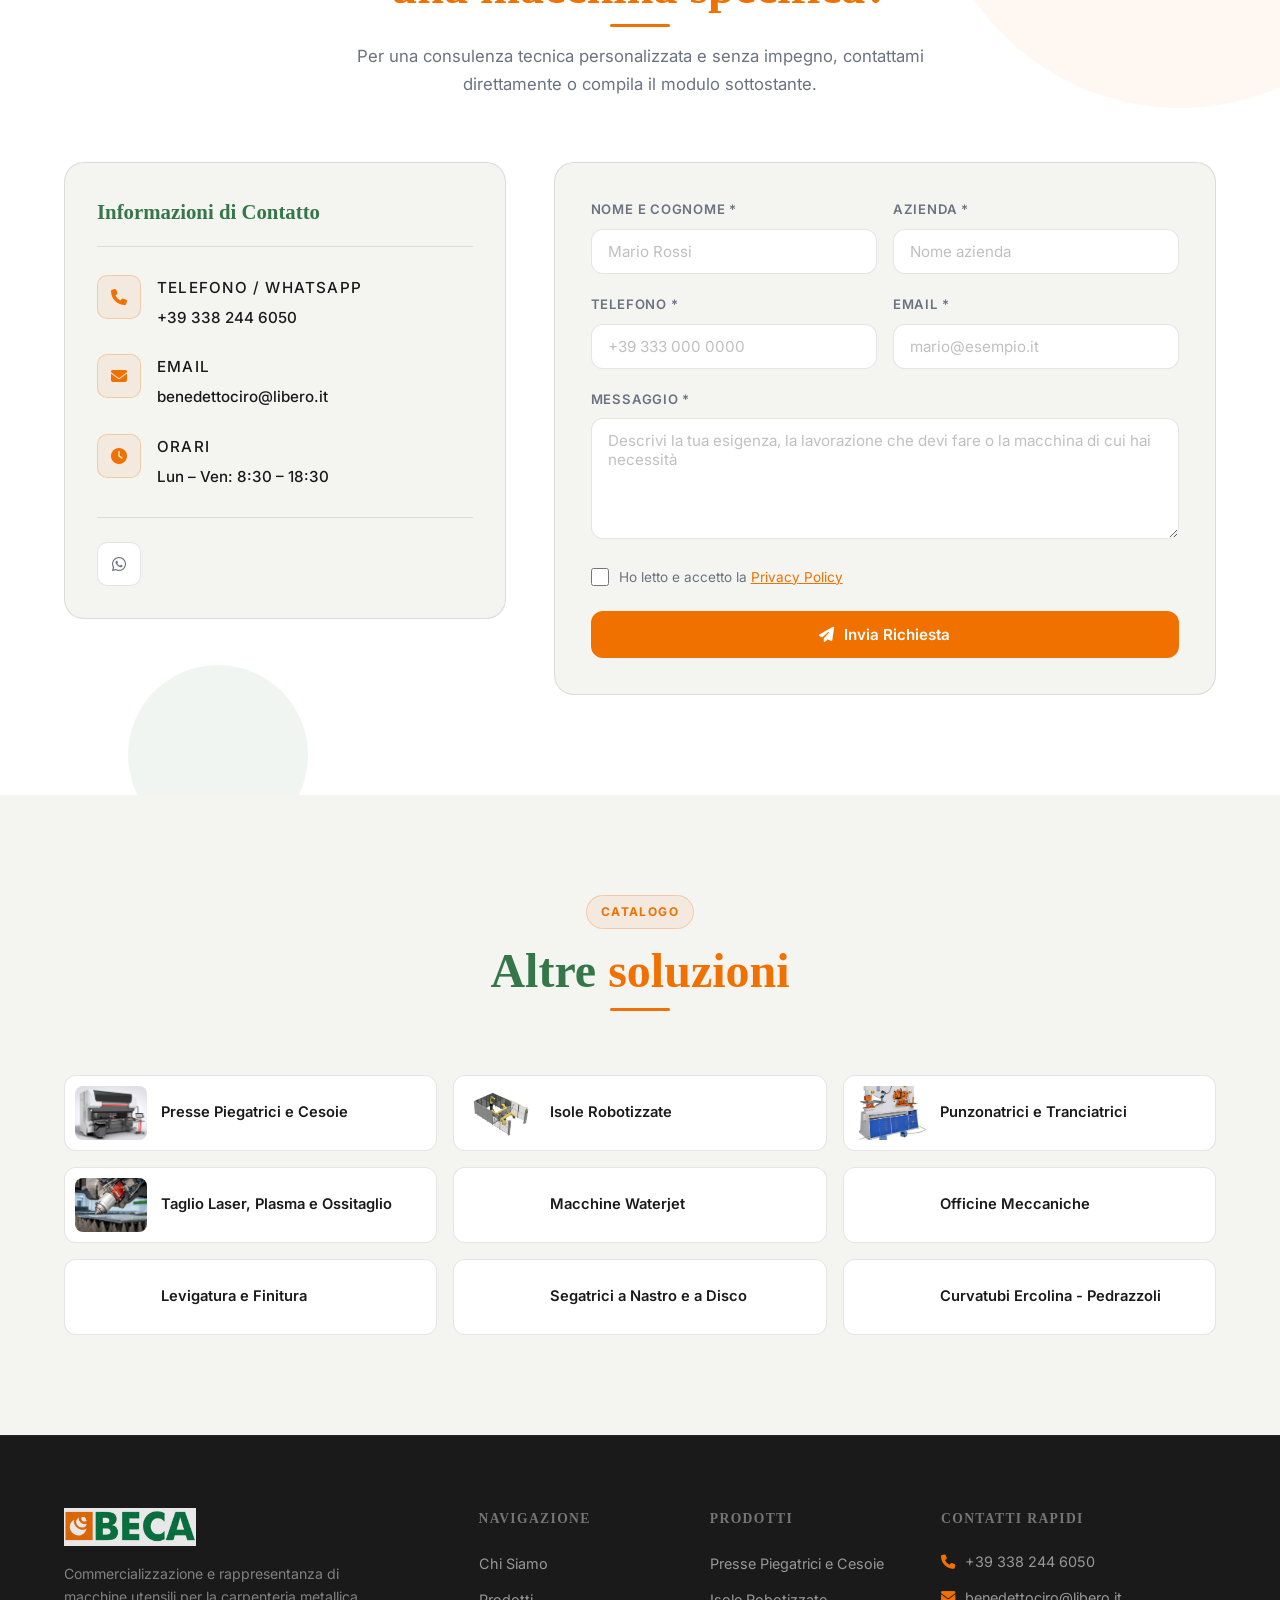
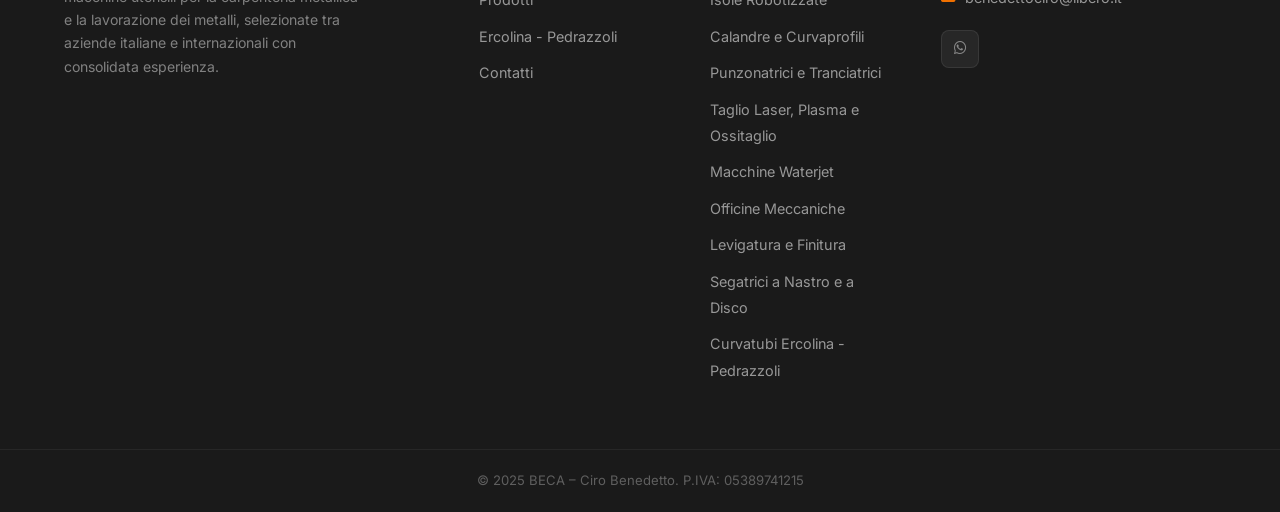
==== commit 7dbc60bb: "Collega il modulo contatti al nuovo foglio Google Nuovo URL dell'app web Apps Script; versione di ma" ====
--- a/calandre-curvaprofili.html
+++ b/calandre-curvaprofili.html
@@ -26,7 +26,7 @@
   <link href="https://fonts.googleapis.com/css2?family=Inter:wght@400;500;600;700;800;900&display=swap" rel="stylesheet" />
   <link rel="preload" href="https://cdnjs.cloudflare.com/ajax/libs/font-awesome/6.5.0/css/all.min.css" as="style" onload="this.onload=null;this.rel='stylesheet'" />
   <noscript><link rel="stylesheet" href="https://cdnjs.cloudflare.com/ajax/libs/font-awesome/6.5.0/css/all.min.css" /></noscript>
-  <link rel="stylesheet" href="css/style.css?v=20261110" />
+  <link rel="stylesheet" href="css/style.css?v=20261112" />
   <link rel="stylesheet" href="css/pagine.css" />
 
   <script type="application/ld+json">
@@ -373,6 +373,6 @@
     <i class="fa-brands fa-whatsapp"></i>
   </a>
 
-  <script src="js/main.js?v=20261110"></script>
+  <script src="js/main.js?v=20261112"></script>
 </body>
 </html>
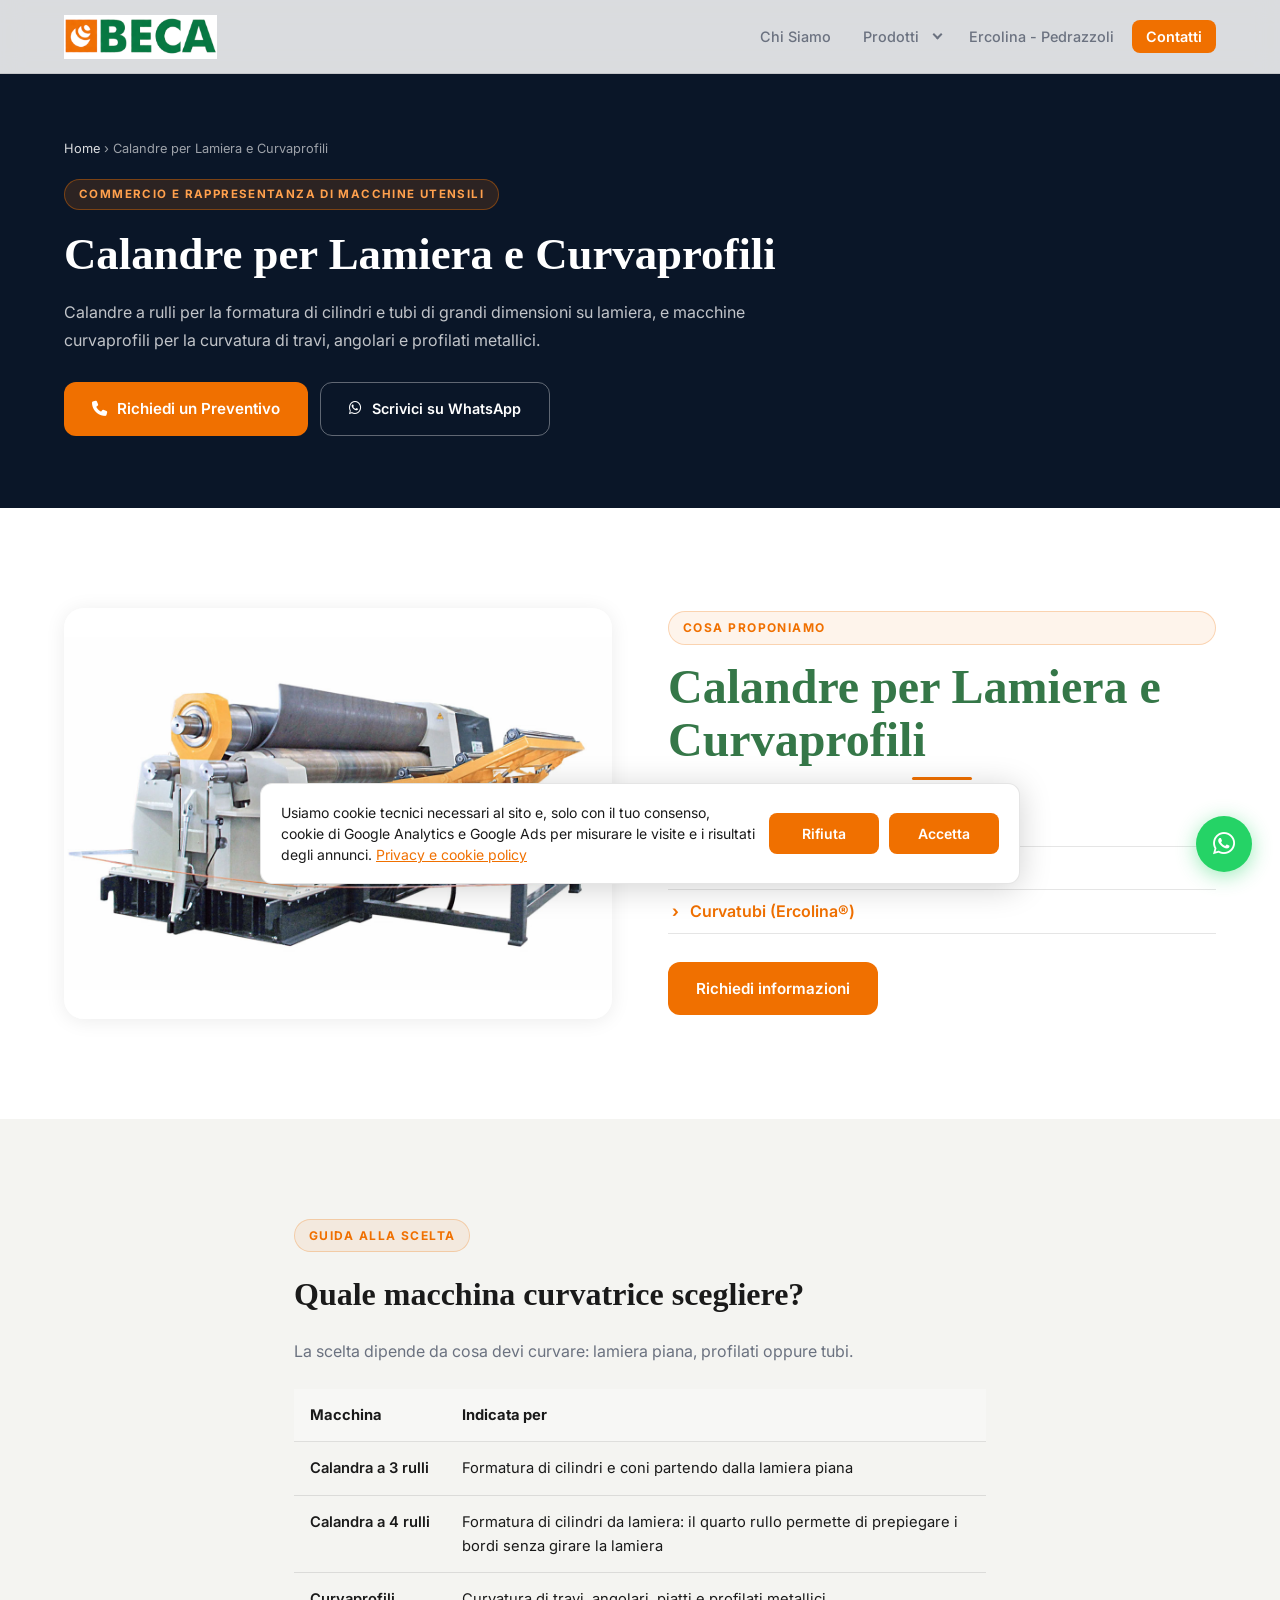
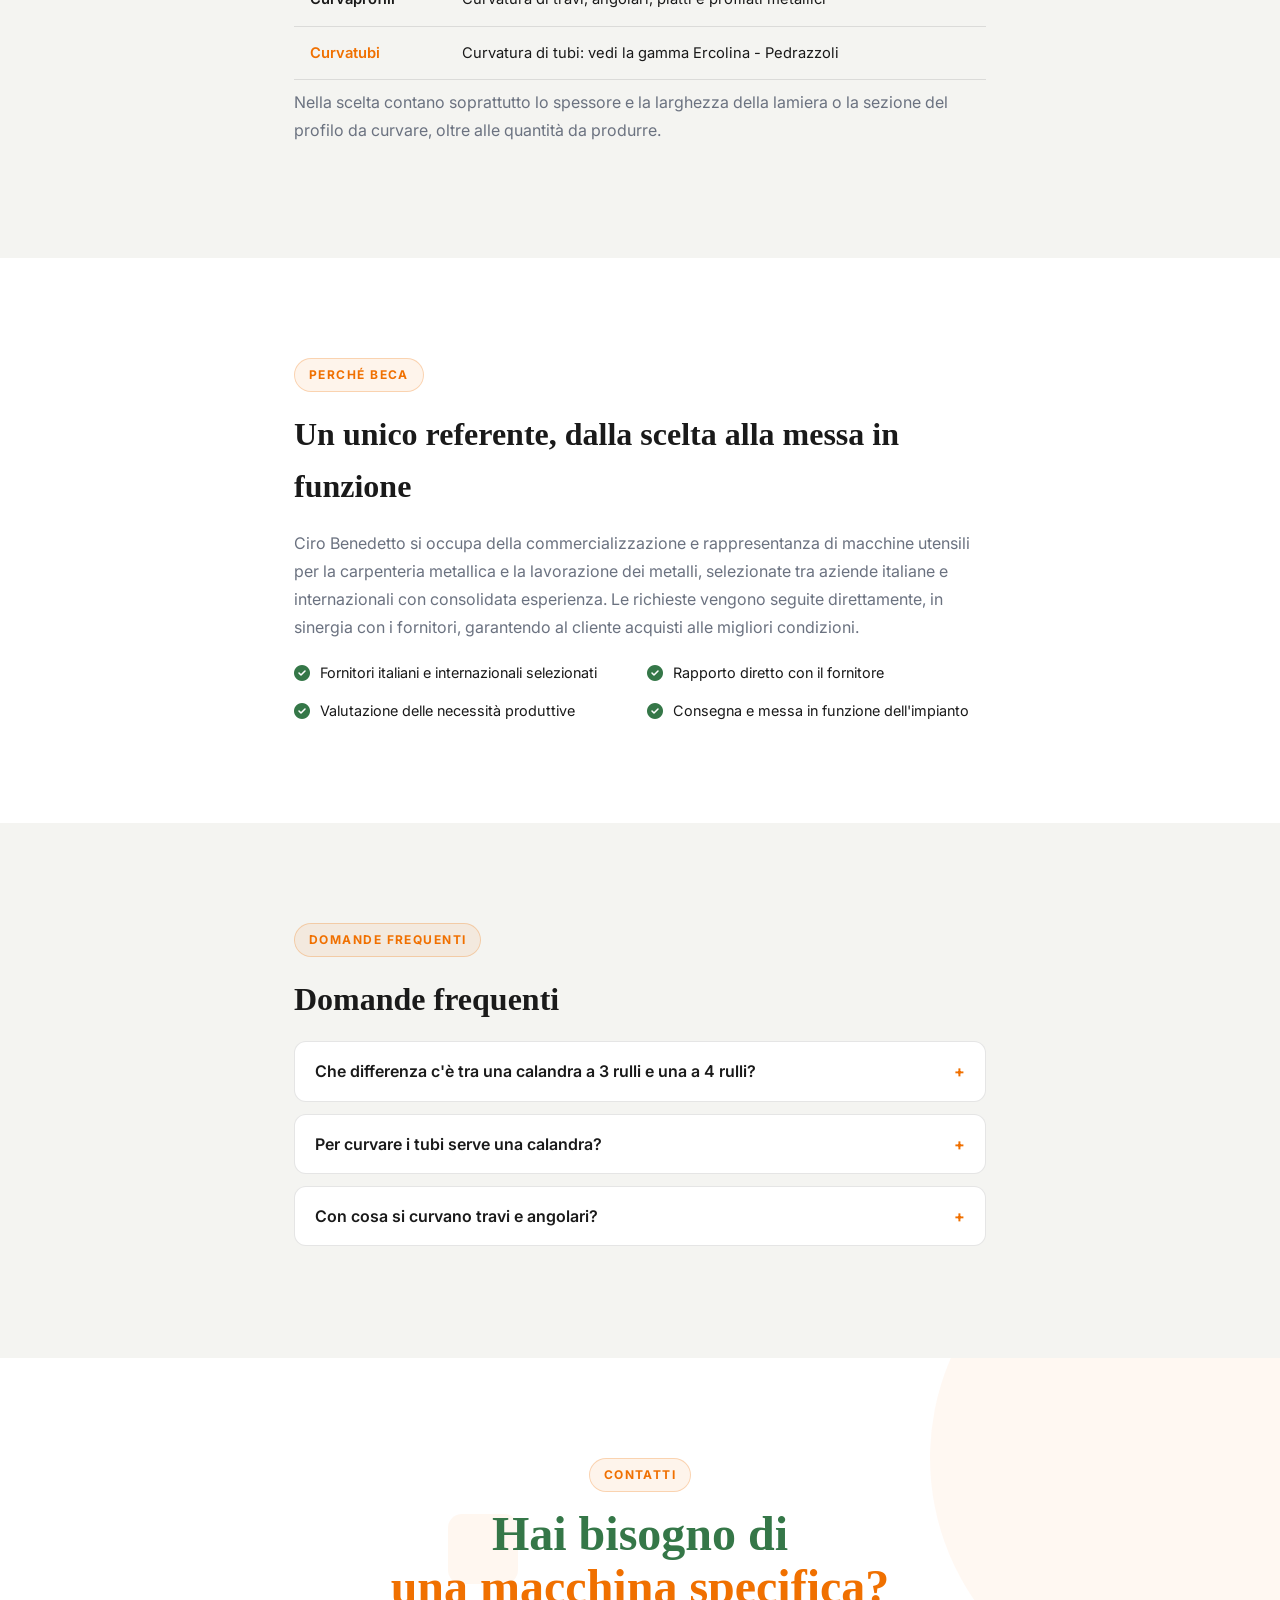
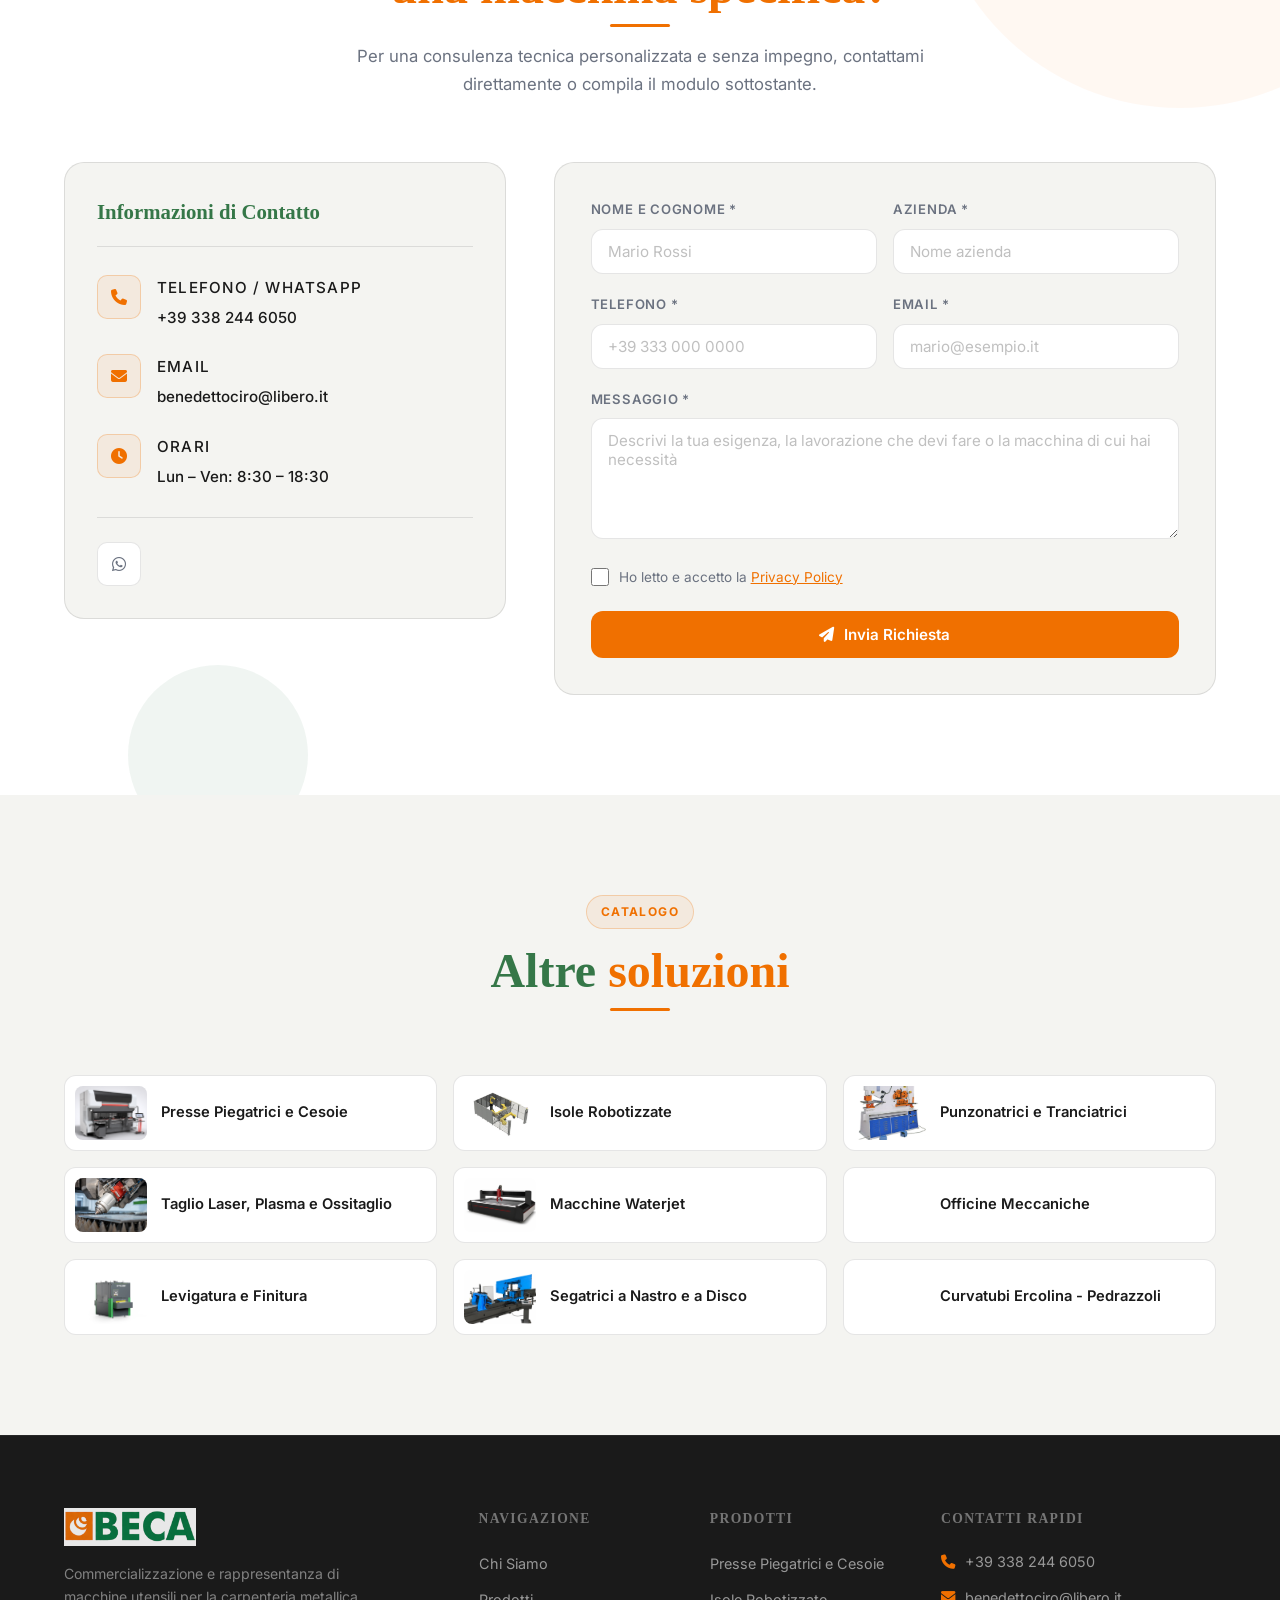
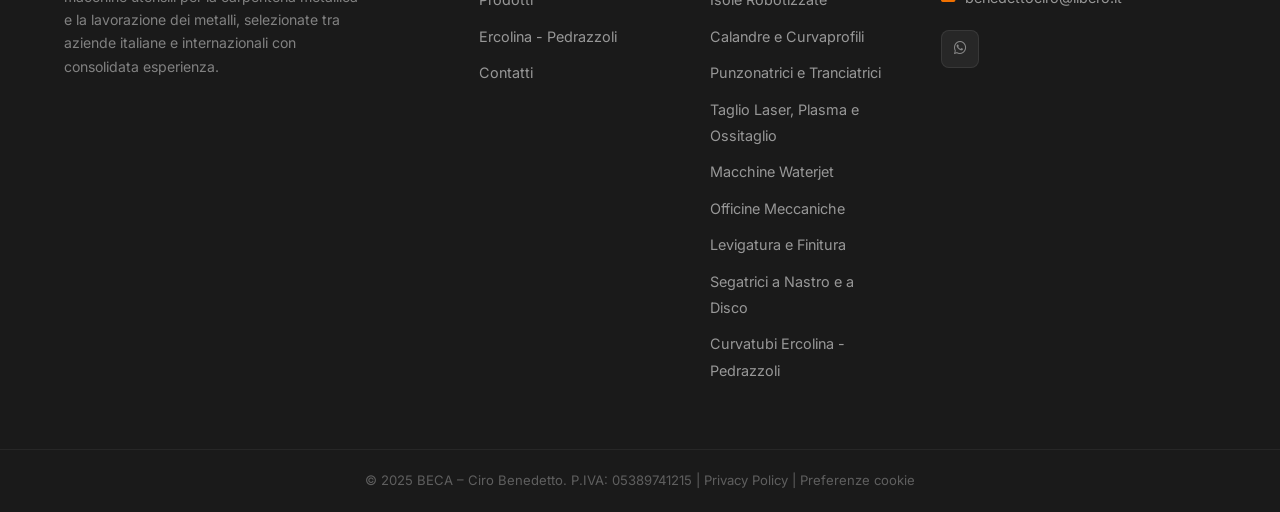
==== commit 5d51d166: "Tracciamento Google Ads/GA4 con banner cookie e pagina privacy - Tag Google (GTM-WML79BP8) con Conse" ====
--- a/calandre-curvaprofili.html
+++ b/calandre-curvaprofili.html
@@ -3,6 +3,34 @@
 <head>
   <meta charset="UTF-8" />
   <meta name="viewport" content="width=device-width, initial-scale=1.0, minimum-scale=1.0" />
+  <!-- Tag Google + consenso cookie (Consent Mode v2) – BECA -->
+  <script>
+    window.dataLayer = window.dataLayer || [];
+    function gtag(){dataLayer.push(arguments);}
+    gtag('consent', 'default', {
+      ad_storage: 'denied',
+      ad_user_data: 'denied',
+      ad_personalization: 'denied',
+      analytics_storage: 'denied',
+      wait_for_update: 500
+    });
+    (function () {
+      try {
+        var c = JSON.parse(localStorage.getItem('beca_consenso_cookie') || 'null');
+        if (c && c.scelta === 'accetta' && Date.now() - c.data < 15552000000) {
+          gtag('consent', 'update', {
+            ad_storage: 'granted',
+            ad_user_data: 'granted',
+            ad_personalization: 'granted',
+            analytics_storage: 'granted'
+          });
+        }
+      } catch (e) {}
+    })();
+    gtag('js', new Date());
+    dataLayer.push({'gtm.start': new Date().getTime(), event: 'gtm.js'});
+  </script>
+  <script async src="https://www.googletagmanager.com/gtm.js?id=GTM-WML79BP8"></script>
   <meta name="theme-color" content="#ffffff" />
   <title>Calandre per Lamiera a 3 e 4 Rulli e Curvaprofili | BECA – Ciro Benedetto</title>
   <meta name="description" content="Calandre CNC a 3 e 4 rulli per la formatura di cilindri da lamiera e curvaprofili per travi, angolari e profilati metallici. Consulenza diretta e preventivi." />
@@ -27,7 +55,7 @@
   <link rel="preload" href="https://cdnjs.cloudflare.com/ajax/libs/font-awesome/6.5.0/css/all.min.css" as="style" onload="this.onload=null;this.rel='stylesheet'" />
   <noscript><link rel="stylesheet" href="https://cdnjs.cloudflare.com/ajax/libs/font-awesome/6.5.0/css/all.min.css" /></noscript>
   <link rel="stylesheet" href="css/style.css?v=20261112" />
-  <link rel="stylesheet" href="css/pagine.css" />
+  <link rel="stylesheet" href="css/pagine.css?v=20261113" />
 
   <script type="application/ld+json">
   {
@@ -282,7 +310,7 @@
             </div>
             <div class="form-check">
               <input type="checkbox" id="privacy" name="privacy" required />
-              <label for="privacy">Ho letto e accetto la <a href="#">Privacy Policy</a></label>
+              <label for="privacy">Ho letto e accetto la <a href="privacy-policy.html" target="_blank" rel="noopener">Privacy Policy</a></label>
             </div>
             <button type="submit" class="btn btn-primary btn-full">
               <i class="fa-solid fa-paper-plane"></i> Invia Richiesta
@@ -363,7 +391,7 @@
     </div>
     <div class="footer-bottom">
       <div class="container">
-        <p>&copy; 2025 BECA – Ciro Benedetto. P.IVA: 05389741215</p>
+        <p>&copy; 2025 BECA – Ciro Benedetto. P.IVA: 05389741215 | <a href="privacy-policy.html">Privacy Policy</a> | <a href="#" data-cookie-preferenze>Preferenze cookie</a></p>
       </div>
     </div>
   </footer>
@@ -373,6 +401,7 @@
     <i class="fa-brands fa-whatsapp"></i>
   </a>
 
-  <script src="js/main.js?v=20261112"></script>
+  <script src="js/tracciamento.js?v=20261112" defer></script>
+  <script src="js/main.js?v=20261113"></script>
 </body>
 </html>
--- a/css/pagine.css
+++ b/css/pagine.css
@@ -233,3 +233,16 @@
 @media (max-width: 560px) {
   .related-grid { grid-template-columns: 1fr; }
 }
+
+/* ── Pagina privacy ── */
+.page-privacy h2 { margin-top: 36px; }
+.page-privacy h2:first-child { margin-top: 0; }
+.page-privacy ul {
+  list-style: disc;
+  padding-left: 22px;
+  margin-bottom: 14px;
+  color: var(--color-text-muted);
+  line-height: 1.75;
+}
+.page-privacy li { margin-bottom: 10px; }
+.page-privacy a { word-break: break-word; }
